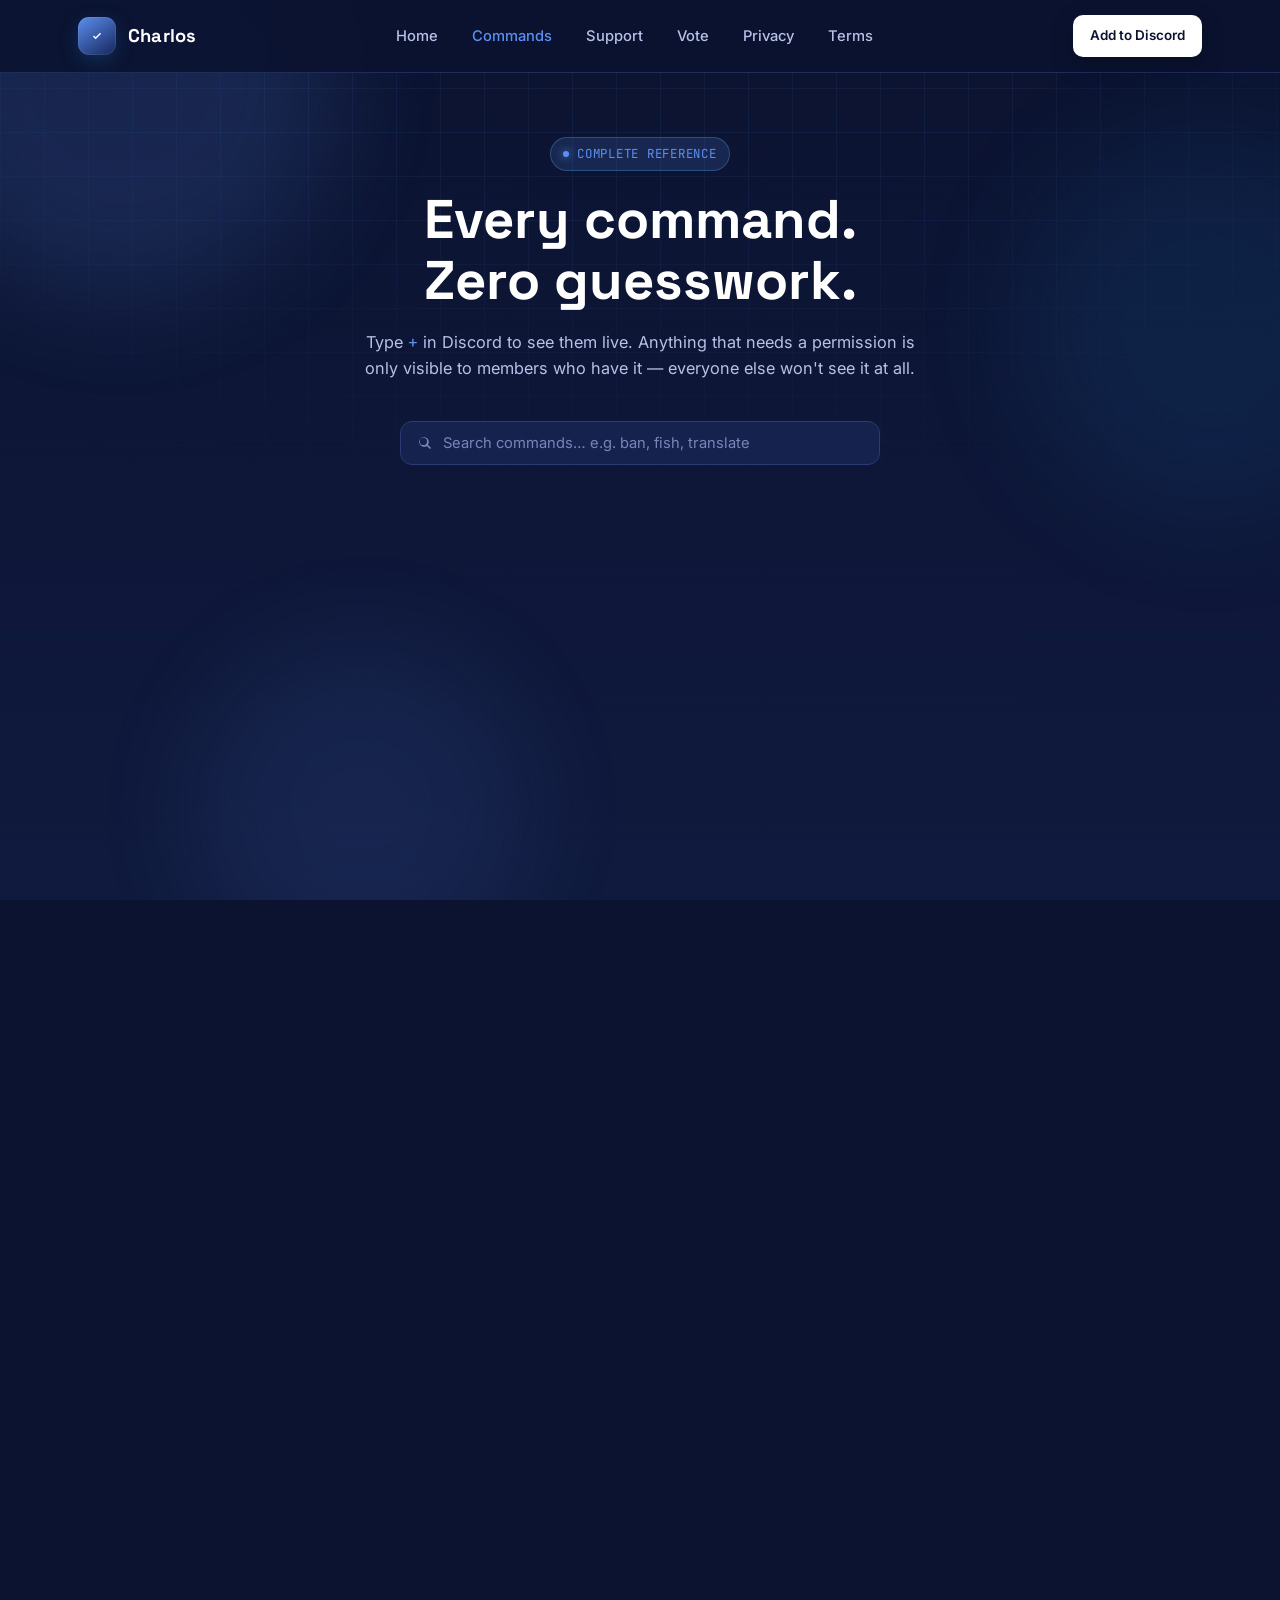
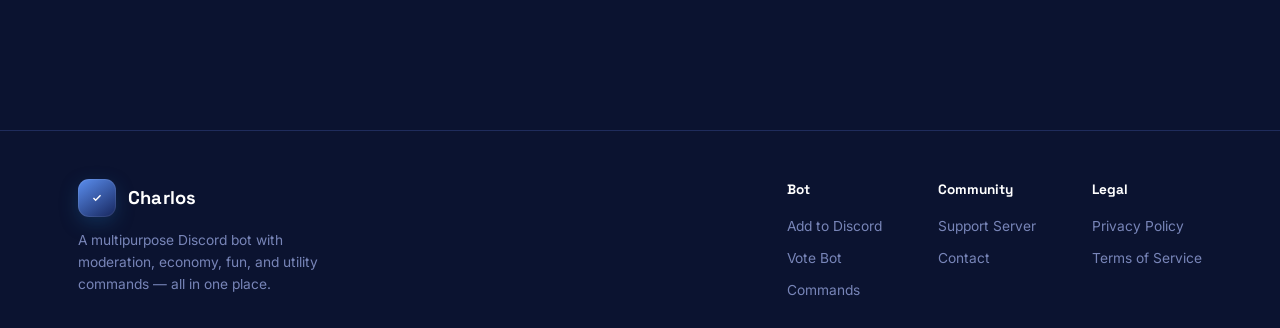
==== commands.html @ da745d5b "Add files via upload" ====
<!DOCTYPE html>
<html lang="en">
<head>
<meta charset="UTF-8">
<meta name="viewport" content="width=device-width, initial-scale=1.0">
<title>Commands — Charlos</title>
<meta name="description" content="Full command reference for Charlos — 189+ commands across 7 categories. Search or filter to find exactly what you need.">
<link rel="stylesheet" href="style.css">
</head>
<body>

<div class="bg-grid" aria-hidden="true"></div>
<div class="bg-blobs" aria-hidden="true"><span></span><span></span><span></span><span></span></div>

<nav class="nav">
  <div class="wrap">
    <a href="./" class="brand">
      <span class="brand-mark"><svg viewBox="0 0 16 16" width="18" height="18" aria-hidden="true"><path fill="#fff" d="M6.8 10.8 4.4 8.4l.9-.9 1.5 1.5 3.9-3.9.9.9-4.8 4.8Z"/></svg></span>
      Charlos
    </a>
    <ul class="nav-links">
      <li><a href="./">Home</a></li>
      <li><a href="commands.html" class="active">Commands</a></li>
      <li><a href="https://discord.gg/tffJzdMk2">Support</a></li>
      <li><a href="https://top.gg/bot/865440490342449203/">Vote</a></li>
      <li><a href="/privacy">Privacy</a></li>
      <li><a href="/terms">Terms</a></li>
    </ul>
    <div class="nav-cta">
      <a class="btn btn-primary btn-sm" href="https://dsc.gg/charlos">Add to Discord</a>
      <button class="nav-toggle" aria-label="Toggle menu">☰</button>
    </div>
  </div>
</nav>

<header class="cmd-hero">
  <div class="wrap">
    <span class="eyebrow"><span class="dot"></span> Complete reference</span>
    <h1>Every command.<br><span class="accent-text">Zero guesswork.</span></h1>
    <p class="lead">Type <code style="font-family:var(--font-mono);color:var(--accent-bright)">+</code> in Discord to see them live. Anything that needs a permission is only visible to members who have it — everyone else won't see it at all.</p>
  </div>
</header>

<section class="cmd-section">
  <div class="wrap">
    <div class="cmd-search reveal">
      <svg viewBox="0 0 20 20" width="16" height="16" aria-hidden="true"><path fill="currentColor" d="M13.6 12.3a6 6 0 1 0-1.3 1.3l4 4 1.3-1.3-4-4ZM8 12.5a4.5 4.5 0 1 1 0-9 4.5 4.5 0 0 1 0 9Z"/></svg>
      <input type="text" id="cmdSearch" placeholder="Search commands… e.g. ban, fish, translate" autocomplete="off">
      <span id="cmdSearchCount" class="cmd-search-count"></span>
    </div>

    <div class="cmd-explorer reveal">
      <div class="cmd-tabs" id="cmdTabs"></div>
      <div class="cmd-panel" id="cmdPanel"></div>
    </div>
  </div>
</section>

<footer>
  <div class="wrap">
    <div class="footer-top">
      <div class="footer-brand">
        <a href="./" class="brand"><span class="brand-mark"><svg viewBox="0 0 16 16" width="18" height="18" aria-hidden="true"><path fill="#fff" d="M6.8 10.8 4.4 8.4l.9-.9 1.5 1.5 3.9-3.9.9.9-4.8 4.8Z"/></svg></span> Charlos</a>
        <p>A multipurpose Discord bot with moderation, economy, fun, and utility commands — all in one place.</p>
      </div>
      <div class="footer-cols">
        <div class="footer-col">
          <h4>Bot</h4>
          <a href="https://dsc.gg/charlos">Add to Discord</a>
          <a href="https://top.gg/bot/865440490342449203/">Vote Bot</a>
          <a href="commands.html">Commands</a>
        </div>
        <div class="footer-col">
          <h4>Community</h4>
          <a href="https://discord.gg/tffJzdMk2">Support Server</a>
          <a href="mailto:sokkheng8111@gmail.com">Contact</a>
        </div>
        <div class="footer-col">
          <h4>Legal</h4>
          <a href="/privacy">Privacy Policy</a>
          <a href="/terms">Terms of Service</a>
        </div>
      </div>
    </div>
    <div class="footer-bottom">
      <span>© 2026 Charlos. Not affiliated with Discord Inc.</span>
    </div>
  </div>
</footer>

<script src="script.js"></script>
</body>
</html>
---- style.css ----
@import url('https://fonts.googleapis.com/css2?family=Space+Grotesk:wght@500;600;700&family=Inter:wght@400;500;600;700&family=JetBrains+Mono:wght@400;500;600&display=swap');

/* ---------- Animation keyframes ---------- */
@keyframes float{
  0%,100%{transform:translateY(0);}
  50%{transform:translateY(-10px);}
}
@keyframes pulseGlow{
  0%,100%{box-shadow:0 30px 70px rgba(0,0,0,0.45), 0 0 0 rgba(74,159,219,0);}
  50%{box-shadow:0 30px 70px rgba(0,0,0,0.45), 0 0 46px rgba(74,159,219,0.28);}
}
@keyframes shimmer{
  0%{background-position:0% 50%;}
  100%{background-position:200% 50%;}
}
@keyframes fadeUp{
  from{opacity:0;transform:translateY(26px);}
  to{opacity:1;transform:translateY(0);}
}
@keyframes drift{
  0%{transform:translate(0,0) scale(1);}
  50%{transform:translate(-24px,18px) scale(1.06);}
  100%{transform:translate(0,0) scale(1);}
}
@keyframes spinSlow{
  from{transform:rotate(0deg);}
  to{transform:rotate(360deg);}
}

.reveal{
  opacity:0;
  transform:translateY(26px);
  transition:opacity 0.7s cubic-bezier(0.16,1,0.3,1), transform 0.7s cubic-bezier(0.16,1,0.3,1);
}
.reveal.in-view{
  opacity:1;
  transform:translateY(0);
}
.reveal-stagger.in-view .feature-item{
  animation:fadeUp 0.6s cubic-bezier(0.16,1,0.3,1) both;
}
.reveal-stagger.in-view .feature-item:nth-child(1){animation-delay:0.02s;}
.reveal-stagger.in-view .feature-item:nth-child(2){animation-delay:0.1s;}
.reveal-stagger.in-view .feature-item:nth-child(3){animation-delay:0.18s;}

:root{
  --bg:#0B1330;
  --bg-elevated:#101A3E;
  --surface:#16224E;
  --surface-2:#1C2A5E;
  --border:#2A3A72;
  --border-soft:#1F2C5C;
  --accent:#1A5C95;
  --accent-bright:#5B8FF0;
  --accent-dim:#16255C;
  --accent-soft:rgba(91,143,240,0.16);
  --text:#FFFFFF;
  --text-muted:#B7C1E8;
  --text-dim:#7885B8;
  --font-display:'Space Grotesk',sans-serif;
  --font-body:'Inter',sans-serif;
  --font-mono:'JetBrains Mono',monospace;
  --radius:14px;
}

*{box-sizing:border-box;margin:0;padding:0;}

html{scroll-behavior:smooth;}

body{
  background:var(--bg);
  color:var(--text);
  font-family:var(--font-body);
  line-height:1.6;
  -webkit-font-smoothing:antialiased;
  overflow-x:hidden;
}

body::before{
  content:"";
  position:fixed;
  inset:0;
  z-index:-2;
  background:linear-gradient(180deg, var(--bg) 0%, var(--bg-elevated) 100%);
}

.bg-grid{
  position:fixed;
  inset:0;
  z-index:-1;
  pointer-events:none;
  background-image:
    linear-gradient(rgba(91,143,240,0.07) 1px, transparent 1px),
    linear-gradient(90deg, rgba(91,143,240,0.07) 1px, transparent 1px);
  background-size:44px 44px;
  mask-image:radial-gradient(ellipse 80% 60% at 50% 0%, #000 40%, transparent 100%);
  -webkit-mask-image:radial-gradient(ellipse 80% 60% at 50% 0%, #000 40%, transparent 100%);
}
@media (min-width:900px){
  .bg-grid{animation:gridDrift 40s linear infinite;}
}
@keyframes gridDrift{
  from{background-position:0 0, 0 0;}
  to{background-position:44px 44px, 44px 44px;}
}

.bg-blobs{
  position:fixed;
  inset:0;
  z-index:-1;
  overflow:hidden;
  pointer-events:none;
  transform:translateZ(0);
}
.bg-blobs span{
  position:absolute;
  border-radius:50%;
  filter:blur(55px);
  opacity:0.4;
  will-change:transform;
  transform:translateZ(0);
}
.bg-blobs span:nth-child(1){
  width:440px;height:440px;
  top:-140px;left:-100px;
  background:rgba(91,143,240,0.4);
  animation:blobFloat1 28s ease-in-out infinite;
}
.bg-blobs span:nth-child(2){
  width:380px;height:380px;
  top:15%;right:-120px;
  background:rgba(26,92,149,0.45);
  animation:blobFloat2 34s ease-in-out infinite;
}
.bg-blobs span:nth-child(3){
  width:340px;height:340px;
  bottom:-80px;left:15%;
  background:rgba(91,143,240,0.25);
  animation:blobFloat3 30s ease-in-out infinite;
}
.bg-blobs span:nth-child(4){
  display:none;
}
@keyframes blobFloat1{
  0%,100%{transform:translate(0,0) translateZ(0) scale(1);}
  50%{transform:translate(60px,50px) translateZ(0) scale(1.15);}
}
@keyframes blobFloat2{
  0%,100%{transform:translate(0,0) translateZ(0) scale(1);}
  50%{transform:translate(-70px,40px) translateZ(0) scale(1.1);}
}
@keyframes blobFloat3{
  0%,100%{transform:translate(0,0) scale(1);}
  50%{transform:translate(40px,-60px) scale(1.2);}
}
@media (prefers-reduced-motion:reduce){
  .bg-blobs span{animation:none;}
  .bg-grid{animation:none;}
}

a{color:inherit;text-decoration:none;}
ul{list-style:none;}
img{max-width:100%;display:block;}

.wrap{
  max-width:1180px;
  margin:0 auto;
  padding:0 28px;
}

/* ---------- Nav ---------- */
.nav{
  position:sticky;
  top:0;
  z-index:100;
  background:rgba(11,19,48,0.92);
  backdrop-filter:blur(8px);
  -webkit-backdrop-filter:blur(8px);
  border-bottom:1px solid var(--border-soft);
  transition:box-shadow 0.3s ease, background 0.3s ease;
}
.nav.scrolled{
  background:rgba(11,19,48,0.97);
  box-shadow:0 8px 30px rgba(0,0,0,0.35);
}
@media (max-width:900px){
  .nav{
    background:rgba(11,19,48,0.97);
    backdrop-filter:none;
    -webkit-backdrop-filter:none;
  }
  .nav.scrolled{background:rgba(11,19,48,0.99);}
}
.nav .wrap{
  display:flex;
  align-items:center;
  justify-content:space-between;
  height:72px;
}
.brand{
  display:flex;
  align-items:center;
  gap:12px;
  font-family:var(--font-display);
  font-weight:700;
  font-size:1.15rem;
  letter-spacing:0.01em;
}
.brand-mark{
  width:38px;
  height:38px;
  border-radius:11px;
  background:linear-gradient(145deg,var(--accent-bright),var(--accent-dim));
  display:flex;
  align-items:center;
  justify-content:center;
  font-family:var(--font-display);
  font-weight:700;
  font-size:1.05rem;
  color:#fff;
  box-shadow:0 0 0 1px rgba(255,255,255,0.08) inset, 0 6px 18px rgba(26,92,149,0.35);
  flex-shrink:0;
}
.nav-links{
  display:flex;
  align-items:center;
  gap:34px;
}
.nav-links a{
  font-size:0.92rem;
  color:var(--text-muted);
  font-weight:500;
  transition:color 0.2s ease;
}
.nav-links a:hover{color:var(--text);}
.nav-links a.active{color:var(--accent-bright);}
.nav-links a.nav-link-cmd{color:var(--accent-bright);font-weight:600;}
.nav-cta{
  display:flex;
  align-items:center;
  gap:12px;
}
.nav-toggle{
  display:none;
  background:none;
  border:1px solid var(--border);
  border-radius:8px;
  width:40px;
  height:40px;
  color:var(--text);
  font-size:1.1rem;
  cursor:pointer;
}

/* ---------- Buttons ---------- */
.btn{
  display:inline-flex;
  align-items:center;
  justify-content:center;
  gap:8px;
  font-family:var(--font-body);
  font-weight:600;
  font-size:0.92rem;
  padding:12px 22px;
  border-radius:10px;
  border:1px solid transparent;
  cursor:pointer;
  transition:transform 0.15s ease, box-shadow 0.15s ease, background 0.15s ease, border-color 0.15s ease;
  white-space:nowrap;
  position:relative;
  overflow:hidden;
}
.btn::after{
  content:"";
  position:absolute;
  top:0;
  left:-120%;
  width:60%;
  height:100%;
  background:linear-gradient(120deg, transparent, rgba(255,255,255,0.35), transparent);
  transform:skewX(-20deg);
  transition:left 0.6s ease;
}
.btn:hover::after{left:140%;}
.btn:active{transform:translateY(1px);}
.btn-primary{
  background:#fff;
  color:var(--bg);
  box-shadow:0 8px 22px rgba(0,0,0,0.25);
}
.btn-primary:hover{box-shadow:0 10px 28px rgba(0,0,0,0.3);transform:translateY(-1px);background:#F2F5F8;}
.btn-secondary{
  background:var(--accent-bright);
  color:#fff;
  box-shadow:0 8px 22px rgba(26,92,149,0.4);
}
.btn-secondary:hover{box-shadow:0 10px 28px rgba(26,92,149,0.55);transform:translateY(-1px);}
.btn-ghost{
  background:transparent;
  color:var(--text);
  border-color:var(--border);
}
.btn-ghost:hover{border-color:var(--accent-bright);background:var(--surface);}
.btn-sm{padding:9px 16px;font-size:0.84rem;}
.btn-block{width:100%;}

/* ---------- Hero ---------- */
.hero{
  padding:96px 0 56px;
}
.hero-centered{
  display:flex;
  flex-direction:column;
  align-items:center;
  text-align:center;
  max-width:680px;
  margin:0 auto;
}
.hero-icon{
  width:88px;
  height:88px;
  border-radius:24px;
  overflow:hidden;
  margin-bottom:28px;
  box-shadow:0 16px 40px rgba(26,92,149,0.4), 0 0 0 1px rgba(255,255,255,0.08) inset;
}
.hero-icon img{width:100%;height:100%;object-fit:cover;}
.eyebrow{
  display:inline-flex;
  align-items:center;
  gap:8px;
  font-family:var(--font-mono);
  font-size:0.78rem;
  letter-spacing:0.06em;
  text-transform:uppercase;
  color:var(--accent-bright);
  background:var(--accent-soft);
  border:1px solid rgba(74,159,219,0.35);
  padding:6px 12px;
  border-radius:20px;
  margin-bottom:22px;
}
.eyebrow .dot{
  width:6px;height:6px;border-radius:50%;
  background:var(--accent-bright);
  box-shadow:0 0 8px var(--accent-bright);
  animation:pulseDot 2s ease-in-out infinite;
}
@keyframes pulseDot{
  0%,100%{opacity:1;transform:scale(1);}
  50%{opacity:0.55;transform:scale(0.75);}
}
.hero h1{
  font-family:var(--font-display);
  font-size:3.1rem;
  line-height:1.12;
  font-weight:700;
  letter-spacing:-0.01em;
  margin-bottom:20px;
}
.hero h1 .accent-text{
  background:linear-gradient(90deg, var(--accent-bright), #7FC4F0, var(--accent-bright));
  background-size:200% auto;
  -webkit-background-clip:text;
  background-clip:text;
  color:transparent;
  animation:shimmer 4s linear infinite;
  display:inline-block;
}
.hero p.lead{
  font-size:1.08rem;
  color:var(--text-muted);
  max-width:520px;
  margin:0 auto 34px;
}
.hero-actions{
  display:flex;
  flex-wrap:wrap;
  justify-content:center;
  gap:14px;
  margin-bottom:40px;
}
.hero-stats{
  display:flex;
  justify-content:center;
  gap:36px;
}
.hero-stats .stat-num{
  font-family:var(--font-display);
  font-size:1.7rem;
  font-weight:700;
  color:var(--text);
}
.hero-stats .stat-label{
  font-size:0.78rem;
  color:var(--text-dim);
  text-transform:uppercase;
  letter-spacing:0.05em;
  margin-top:2px;
}
.hero-centered > *{
  opacity:0;
  animation:fadeUp 0.7s cubic-bezier(0.16,1,0.3,1) both;
}
.hero-centered > .hero-icon{animation-delay:0.05s;}
.hero-centered > .eyebrow{animation-delay:0.12s;}
.hero-centered > h1{animation-delay:0.2s;}
.hero-centered > .lead{animation-delay:0.28s;}
.hero-centered > .hero-actions{animation-delay:0.36s;}
.hero-centered > .hero-stats{animation-delay:0.44s;}
@media (prefers-reduced-motion:reduce){
  .hero-centered > *{animation:none;opacity:1;}
  .mockup{animation:none;opacity:1;}
}

/* ---------- Preview section (embed mockup showcase) ---------- */
.preview-section{
  padding:0 0 64px;
  display:flex;
  justify-content:center;
}
.preview-section .wrap{
  max-width:460px;
}

/* ---------- Embed mockup (signature element) ---------- */
.mockup{
  background:var(--bg-elevated);
  border:1px solid var(--border);
  border-radius:16px;
  padding:22px;
  box-shadow:0 30px 70px rgba(0,0,0,0.45);
  opacity:0;
  animation:fadeUp 0.8s cubic-bezier(0.16,1,0.3,1) 0.15s both, float 6s ease-in-out 0.9s infinite, pulseGlow 6s ease-in-out 0.9s infinite;
}
.mockup-bar{
  display:flex;
  gap:7px;
  margin-bottom:18px;
}
.mockup-bar span{
  width:11px;height:11px;border-radius:50%;
  background:var(--surface-2);
  border:1px solid var(--border);
}
.mockup-msg{
  display:flex;
  gap:14px;
}
.mockup-avatar{
  width:42px;height:42px;border-radius:50%;
  background:linear-gradient(145deg,var(--accent-bright),var(--accent-dim));
  flex-shrink:0;
  display:flex;align-items:center;justify-content:center;
  font-family:var(--font-display);
  font-weight:700;
  color:#fff;
  overflow:hidden;
  padding:5px;
}
.mockup-avatar img{
  width:100%;
  height:100%;
  object-fit:contain;
}
.mockup-body{flex:1;min-width:0;}
.mockup-name{
  font-weight:600;
  font-size:0.92rem;
  margin-bottom:2px;
  display:flex;
  align-items:center;
  gap:5px;
}
.mockup-name .bot-tag{
  font-size:0.62rem;
  background:var(--accent);
  color:#fff;
  padding:1px 5px;
  border-radius:4px;
  margin-left:6px;
  vertical-align:middle;
  font-weight:600;
}
.mockup-cmd{
  font-family:var(--font-mono);
  font-size:0.82rem;
  color:var(--text-dim);
  margin-bottom:10px;
}
.embed-card{
  background:var(--surface);
  border-left:4px solid var(--accent);
  border-radius:5px;
  padding:14px 16px;
  min-height:150px;
  transition:opacity 0.25s ease;
}
.embed-title{
  font-weight:700;
  font-size:0.98rem;
  margin-bottom:8px;
}
.embed-desc{
  font-size:0.85rem;
  color:var(--text-muted);
  margin-bottom:10px;
}
.embed-desc code, .embed-code{
  display:block;
  font-family:var(--font-mono);
  font-size:0.76rem;
  color:var(--accent-bright);
  background:rgba(26,92,149,0.12);
  padding:8px 10px;
  border-radius:6px;
  line-height:1.7;
  word-break:break-word;
}
.embed-footer{
  font-size:0.7rem;
  color:var(--text-dim);
  margin-top:12px;
  padding-top:10px;
  border-top:1px solid var(--border-soft);
}
.mockup-select{
  display:flex;
  align-items:center;
  gap:10px;
  background:var(--surface-2);
  border:1px solid var(--border);
  border-radius:8px;
  padding:10px 14px;
  margin-top:12px;
  cursor:default;
  transition:border-color 0.2s ease;
}
.mockup-select .select-icon{font-size:0.95rem;}
.mockup-select .select-text{
  flex:1;
  font-size:0.84rem;
  font-weight:500;
  color:var(--text);
}
.mockup-select .select-chevron{
  color:var(--text-dim);
  font-size:0.8rem;
}
.mockup-dots{
  display:flex;
  gap:7px;
  justify-content:center;
  margin-top:18px;
}
.mockup-dots button{
  width:7px;height:7px;border-radius:50%;
  background:var(--border);
  border:none;
  cursor:pointer;
  padding:0;
  transition:background 0.2s ease, width 0.2s ease;
}
.mockup-dots button.active{
  background:var(--accent-bright);
  width:20px;
  border-radius:4px;
}

/* ---------- Section shared ---------- */
section{padding:70px 0;}
.section-head{
  text-align:center;
  max-width:640px;
  margin:0 auto 48px;
}
.section-tag{
  font-family:var(--font-mono);
  font-size:0.78rem;
  letter-spacing:0.08em;
  text-transform:uppercase;
  color:var(--accent-bright);
  margin-bottom:12px;
  display:block;
}
.section-head h2{
  font-family:var(--font-display);
  font-size:2.1rem;
  font-weight:700;
  margin-bottom:12px;
}
.section-head p{color:var(--text-muted);}

/* ---------- Commands page header ---------- */
.cmd-hero{
  padding:64px 0 20px;
  text-align:center;
}
.cmd-hero .eyebrow{margin-bottom:18px;}
.cmd-hero h1{
  font-family:var(--font-display);
  font-weight:700;
  font-size:2.6rem;
  line-height:1.12;
  margin-bottom:18px;
}
.cmd-hero .lead{
  color:var(--text-muted);
  font-size:1.02rem;
  max-width:560px;
  margin:0 auto;
}
@media (min-width:900px){
  .cmd-hero h1{font-size:3.4rem;}
}
.cmd-section{padding:20px 0 80px;}

/* ---------- Commands CTA (on landing page) ---------- */
.commands-cta{padding:0 0 64px;}
.commands-cta-inner{
  display:flex;
  flex-direction:column;
  align-items:flex-start;
  gap:18px;
  background:var(--surface);
  border:1px solid var(--border);
  border-radius:20px;
  padding:36px;
}
.commands-cta-icon{
  font-family:var(--font-mono);
  font-weight:700;
  font-size:1.4rem;
  color:var(--accent-bright);
  background:var(--accent-soft);
  width:48px;
  height:48px;
  border-radius:12px;
  display:flex;
  align-items:center;
  justify-content:center;
}
.commands-cta-text h2{
  font-family:var(--font-display);
  font-weight:700;
  font-size:1.5rem;
  margin-bottom:8px;
}
.commands-cta-text p{color:var(--text-muted);font-size:0.94rem;}
@media (min-width:768px){
  .commands-cta-inner{
    flex-direction:row;
    align-items:center;
    justify-content:space-between;
  }
  .commands-cta-text{flex:1;padding:0 28px;}
}

/* ---------- Category grid ---------- */
.cmd-search{
  display:flex;
  align-items:center;
  gap:10px;
  max-width:480px;
  margin:0 auto 32px;
  background:var(--surface);
  border:1px solid var(--border);
  border-radius:12px;
  padding:12px 16px;
  transition:border-color 0.2s ease, box-shadow 0.2s ease;
}
.cmd-search:focus-within{
  border-color:var(--accent-bright);
  box-shadow:0 0 0 3px rgba(74,159,219,0.15);
}
.cmd-search svg{color:var(--text-dim);flex-shrink:0;}
.cmd-search input{
  flex:1;
  background:none;
  border:none;
  outline:none;
  color:var(--text);
  font-family:var(--font-body);
  font-size:0.92rem;
}
.cmd-search input::placeholder{color:var(--text-dim);}
.cmd-search-count{
  font-family:var(--font-mono);
  font-size:0.74rem;
  color:var(--text-dim);
  flex-shrink:0;
}
.cmd-search-empty{
  display:none;
  text-align:center;
  color:var(--text-dim);
  font-size:0.88rem;
  margin:-16px 0 32px;
}
.cmd-search-empty.visible{display:block;}
.cmd-name mark, .cmd-desc mark{
  background:rgba(74,159,219,0.28);
  color:var(--text);
  border-radius:3px;
  padding:0 1px;
}
/* ---------- Command explorer (tabs + panel) ---------- */
.cmd-explorer{
  display:flex;
  flex-direction:column;
  gap:16px;
  align-items:flex-start;
}
.cmd-tabs{
  display:flex;
  gap:8px;
  overflow-x:auto;
  width:100%;
  padding-bottom:4px;
  scrollbar-width:thin;
}
.cmd-tabs::-webkit-scrollbar{height:4px;}
.cmd-tabs::-webkit-scrollbar-thumb{background:var(--border);border-radius:4px;}
.cmd-tab{
  display:flex;
  align-items:center;
  gap:9px;
  flex-shrink:0;
  background:var(--surface);
  border:1px solid var(--border);
  border-radius:12px;
  padding:10px 16px;
  cursor:pointer;
  transition:border-color 0.2s ease, background 0.2s ease, transform 0.15s ease;
  text-align:left;
}
.cmd-tab:hover{border-color:rgba(91,143,240,0.4);transform:translateY(-1px);}
.cmd-tab.active{
  background:var(--accent-bright);
  border-color:var(--accent-bright);
}
.cmd-tab.active .cmd-tab-title,
.cmd-tab.active .cmd-tab-count{color:#fff;}
.cmd-tab-icon{font-size:1.1rem;flex-shrink:0;}
.cmd-tab-text{display:flex;flex-direction:column;white-space:nowrap;}
.cmd-tab-title{
  font-family:var(--font-display);
  font-weight:600;
  font-size:0.86rem;
  color:var(--text);
}
.cmd-tab-count{
  font-family:var(--font-mono);
  font-size:0.68rem;
  color:var(--text-dim);
}
.cmd-panel{
  width:100%;
  background:var(--surface);
  border:1px solid var(--border);
  border-radius:16px;
  padding:24px;
  min-height:200px;
}
.cmd-panel-head{
  display:flex;
  align-items:flex-start;
  gap:14px;
  margin-bottom:20px;
  padding-bottom:18px;
  border-bottom:1px solid var(--border-soft);
}
.cmd-panel-icon{font-size:1.8rem;line-height:1;flex-shrink:0;}
.cmd-panel-title{
  font-family:var(--font-display);
  font-weight:700;
  font-size:1.15rem;
  margin-bottom:3px;
}
.cmd-panel-desc{
  color:var(--text-muted);
  font-size:0.86rem;
}
.cmd-card-list{
  display:grid;
  grid-template-columns:repeat(auto-fill,minmax(260px,1fr));
  gap:12px;
}
.cmd-card{
  background:var(--bg-elevated);
  border-left:3px solid var(--accent-bright);
  border-radius:8px;
  padding:14px 16px;
}
.cmd-card-badge{
  display:block;
  font-family:var(--font-mono);
  font-weight:600;
  font-size:0.62rem;
  letter-spacing:0.04em;
  text-transform:uppercase;
  color:var(--text-dim);
  margin-bottom:8px;
}
.cmd-card-name{
  display:inline-block;
  font-family:var(--font-mono);
  font-weight:600;
  font-size:0.86rem;
  color:var(--accent-bright);
  background:rgba(91,143,240,0.14);
  padding:2px 9px;
  border-radius:6px;
  margin-bottom:8px;
}
.cmd-card-desc{
  font-size:0.85rem;
  color:var(--text-muted);
  line-height:1.4;
  margin-bottom:8px;
}
.cmd-card-usage{
  font-family:var(--font-mono);
  font-size:0.74rem;
  color:var(--text-dim);
}
.cmd-card-usage code{
  color:var(--text-dim);
  background:none;
}

/* Desktop: sidebar layout instead of horizontal scrolling tabs */
@media (min-width:900px){
  .cmd-explorer{
    flex-direction:row;
    align-items:flex-start;
    gap:20px;
  }
  .cmd-tabs{
    flex-direction:column;
    overflow-x:visible;
    width:260px;
    flex-shrink:0;
    position:sticky;
    top:88px;
  }
  .cmd-tab{width:100%;}
  .cmd-panel{flex:1;min-width:0;}
}

/* ---------- Strip section (dev credit + feature highlights) ---------- */
.strip-section{
  padding:0 0 60px;
}
.strip-section .wrap{
  display:flex;
  flex-direction:column;
  align-items:center;
  gap:28px;
}
.dev-banner{
  position:relative;
  width:100%;
  max-width:900px;
  background:var(--surface);
  border:1px solid var(--border);
  border-radius:20px;
  overflow:hidden;
}
.dev-banner-bg{
  height:88px;
  background:linear-gradient(115deg, var(--accent-dim), var(--accent-bright), #7C3AED, var(--accent-dim));
  background-size:300% 300%;
  animation:auroraShift 8s ease-in-out infinite;
}
.dev-banner-body{
  display:flex;
  align-items:center;
  gap:18px;
  flex-wrap:wrap;
  padding:0 28px 24px;
  margin-top:-38px;
}
.dev-banner-avatar{
  width:88px;
  height:88px;
  border-radius:50%;
  object-fit:cover;
  border:4px solid var(--surface);
  background:var(--surface);
  flex-shrink:0;
  box-shadow:0 6px 18px rgba(0,0,0,0.35);
  transition:transform 0.3s ease;
}
.dev-banner:hover .dev-banner-avatar{transform:scale(1.05) rotate(-2deg);}
.dev-banner-info{
  flex:1;
  min-width:180px;
  padding-top:40px;
}
.dev-banner-label{
  display:block;
  font-family:var(--font-mono);
  font-size:0.68rem;
  letter-spacing:0.1em;
  text-transform:uppercase;
  color:var(--accent-bright);
  margin-bottom:3px;
}
.dev-banner-name{
  font-family:var(--font-display);
  font-weight:700;
  font-size:1.2rem;
  color:var(--text);
}
.dev-banner-handle{
  font-family:var(--font-body);
  font-weight:500;
  font-size:0.88rem;
  color:var(--text-dim);
}
.dev-banner-id{
  display:inline-block;
  font-family:var(--font-mono);
  font-size:0.7rem;
  color:var(--text-dim);
  background:var(--surface-2);
  padding:3px 10px;
  border-radius:20px;
  margin-top:6px;
}
.dev-banner-link{
  flex-shrink:0;
  align-self:center;
  font-size:0.82rem;
  font-weight:600;
  color:var(--bg);
  background:#fff;
  padding:10px 22px;
  border-radius:100px;
  transition:transform 0.2s ease, box-shadow 0.2s ease;
  margin-top:40px;
}
.dev-banner-link:hover{transform:translateY(-1px);box-shadow:0 8px 20px rgba(255,255,255,0.18);}
@keyframes auroraShift{
  0%,100%{background-position:0% 50%;}
  50%{background-position:100% 50%;}
}
@media (max-width:640px){
  .dev-banner-body{flex-direction:column;text-align:center;margin-top:-30px;}
  .dev-banner-avatar{width:80px;height:80px;}
  .dev-banner-info{padding-top:0;}
  .dev-banner-link{margin-top:4px;}
}
@media (prefers-reduced-motion:reduce){
  .dev-banner-bg{animation:none;}
}
.feature-strip{
  display:grid;
  grid-template-columns:repeat(3,1fr);
  gap:16px;
  width:100%;
  max-width:900px;
}
.feature-item{
  display:flex;
  align-items:flex-start;
  gap:12px;
  background:var(--surface);
  border:1px solid var(--border);
  border-radius:14px;
  padding:18px 20px;
}
.feature-icon{
  font-size:1.4rem;
  line-height:1;
  flex-shrink:0;
}
.feature-title{
  font-family:var(--font-display);
  font-weight:600;
  font-size:0.9rem;
  margin-bottom:3px;
}
.feature-desc{
  font-size:0.8rem;
  color:var(--text-dim);
  line-height:1.4;
}
@media (max-width:900px){
  .feature-strip{grid-template-columns:1fr;}
}

/* ---------- Footer ---------- */
footer{
  border-top:1px solid var(--border-soft);
  padding:48px 0 32px;
  margin-top:40px;
}
.footer-top{
  display:flex;
  justify-content:space-between;
  gap:40px;
  flex-wrap:wrap;
  margin-bottom:36px;
}
.footer-brand p{
  color:var(--text-dim);
  font-size:0.86rem;
  max-width:280px;
  margin-top:12px;
}
.footer-cols{
  display:flex;
  gap:56px;
  flex-wrap:wrap;
}
.footer-col h4{
  font-family:var(--font-display);
  font-size:0.85rem;
  margin-bottom:14px;
  color:var(--text);
}
.footer-col a{
  display:block;
  color:var(--text-dim);
  font-size:0.86rem;
  margin-bottom:10px;
  transition:color 0.2s ease;
}
.footer-col a:hover{color:var(--accent-bright);}
.footer-bottom{
  display:flex;
  justify-content:space-between;
  align-items:center;
  flex-wrap:wrap;
  gap:12px;
  padding-top:24px;
  border-top:1px solid var(--border-soft);
  font-size:0.8rem;
  color:var(--text-dim);
}

/* ---------- Legal pages ---------- */
.legal-hero{
  padding:64px 0 32px;
  border-bottom:1px solid var(--border-soft);
}
.legal-hero .section-tag{margin-bottom:14px;}
.legal-hero h1{
  font-family:var(--font-display);
  font-size:2.4rem;
  font-weight:700;
  margin-bottom:10px;
}
.legal-updated{
  font-family:var(--font-mono);
  font-size:0.82rem;
  color:var(--text-dim);
}
.legal-body{
  padding:56px 0 90px;
  display:grid;
  grid-template-columns:220px 1fr;
  gap:56px;
}
.legal-toc{
  position:sticky;
  top:96px;
  align-self:start;
}
.legal-toc a{
  display:block;
  font-size:0.84rem;
  color:var(--text-dim);
  padding:7px 0 7px 14px;
  border-left:2px solid var(--border);
  transition:color 0.2s ease, border-color 0.2s ease;
}
.legal-toc a:hover{color:var(--accent-bright);border-color:var(--accent-bright);}
.legal-content h2{
  font-family:var(--font-display);
  font-size:1.3rem;
  margin:38px 0 14px;
  padding-top:6px;
  scroll-margin-top:96px;
}
.legal-content h2:first-child{margin-top:0;}
.legal-content p{
  color:var(--text-muted);
  margin-bottom:14px;
  font-size:0.95rem;
}
.legal-content ul{
  margin:0 0 14px 0;
}
.legal-content li{
  color:var(--text-muted);
  font-size:0.95rem;
  padding-left:20px;
  position:relative;
  margin-bottom:9px;
}
.legal-content li::before{
  content:"—";
  position:absolute;
  left:0;
  color:var(--accent-bright);
}
.legal-content strong{color:var(--text);font-weight:600;}
.legal-content a.inline-link{color:var(--accent-bright);border-bottom:1px solid rgba(74,159,219,0.4);}
.legal-note{
  background:var(--surface);
  border:1px solid var(--border);
  border-left:3px solid var(--accent);
  border-radius:8px;
  padding:16px 18px;
  font-size:0.88rem;
  color:var(--text-muted);
  margin:20px 0;
}

/* ---------- Responsive ---------- */
@media (max-width:900px){
  .hero h1{font-size:2.5rem;}
  .nav-links{
    position:absolute;
    top:72px;left:0;right:0;
    background:var(--bg-elevated);
    border-bottom:1px solid var(--border-soft);
    flex-direction:column;
    align-items:flex-start;
    padding:20px 28px;
    gap:18px;
    display:none;
  }
  .nav-links.open{display:flex;}
  .nav-toggle{display:block;}
  .legal-body{grid-template-columns:1fr;}
  .legal-toc{position:static;display:flex;flex-wrap:wrap;gap:10px 18px;margin-bottom:20px;}
  .legal-toc a{border-left:none;border-bottom:2px solid var(--border);padding:0 0 6px;}
}
@media (max-width:560px){
  .hero h1{font-size:2.1rem;}
  .hero-stats{gap:24px;}
  .footer-top{flex-direction:column;}
}

@media (prefers-reduced-motion:reduce){
  *{animation-duration:0.01ms !important;transition-duration:0.01ms !important;}
}
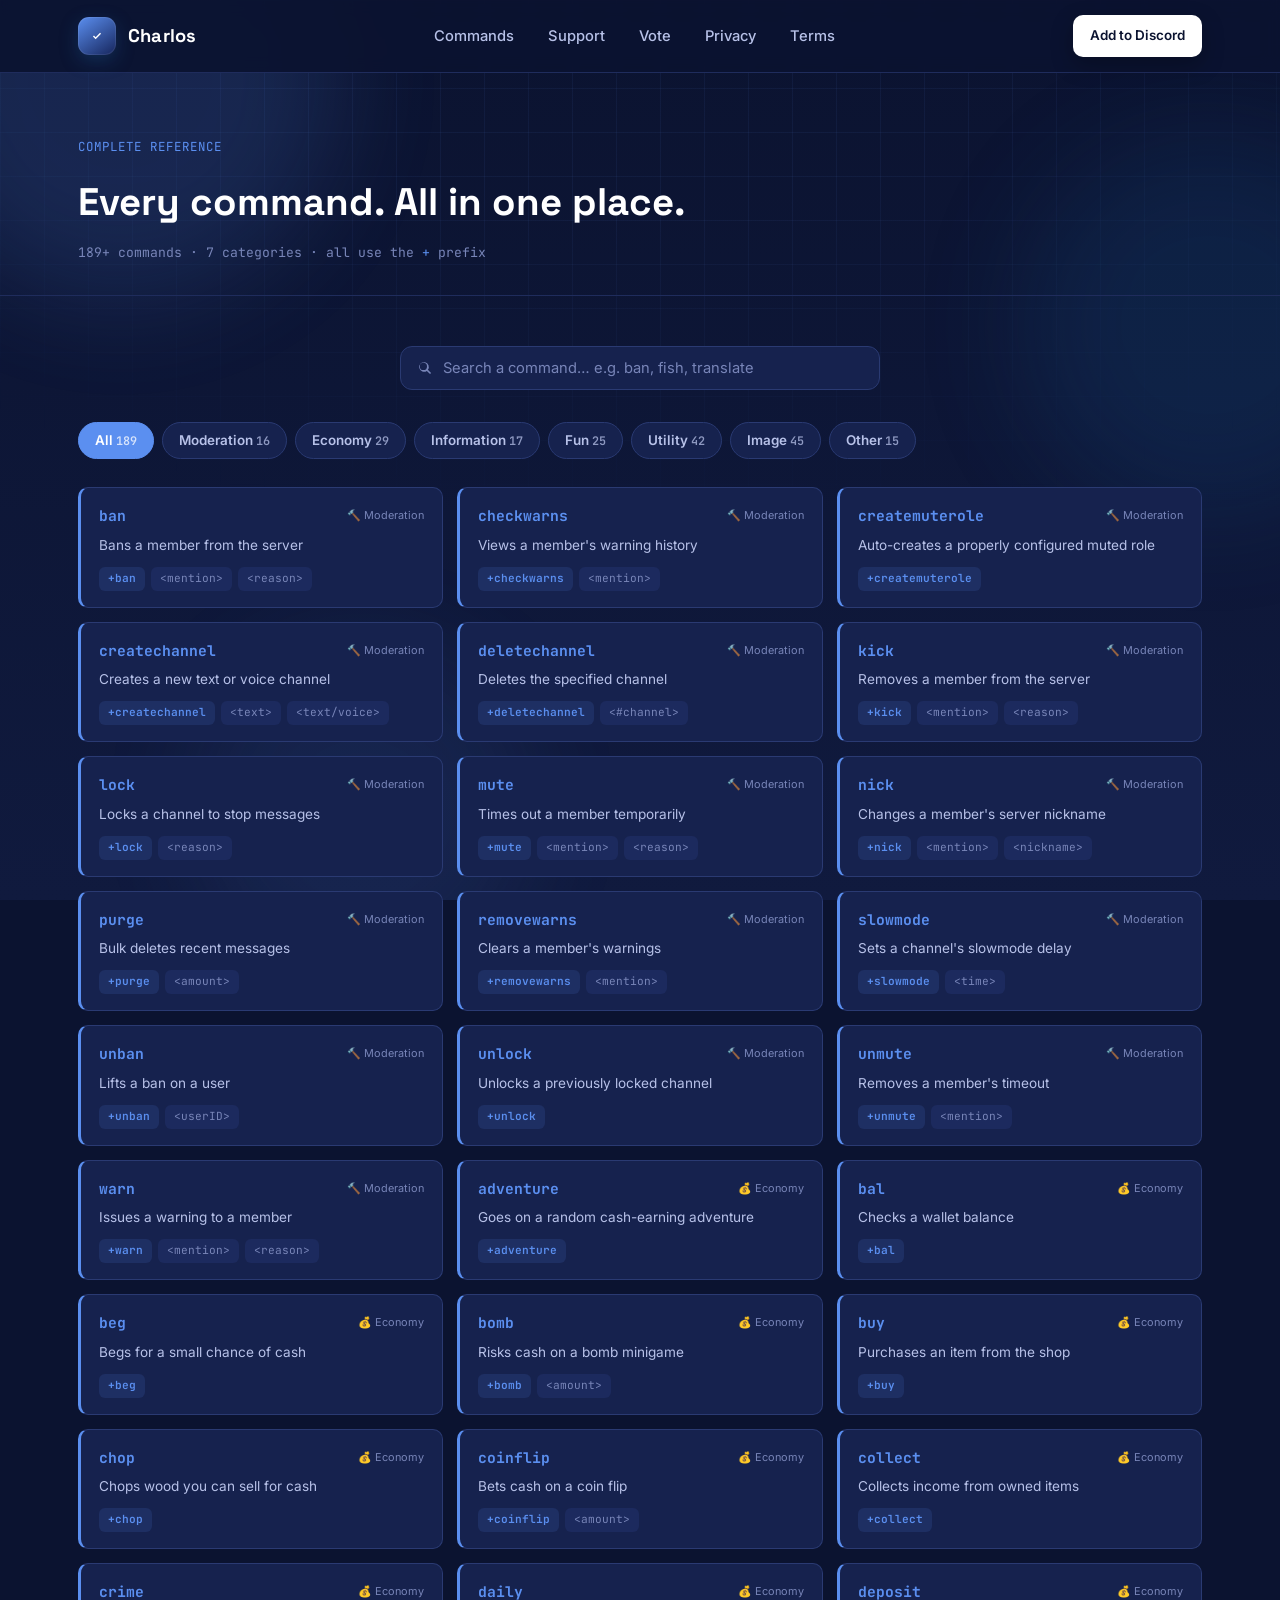
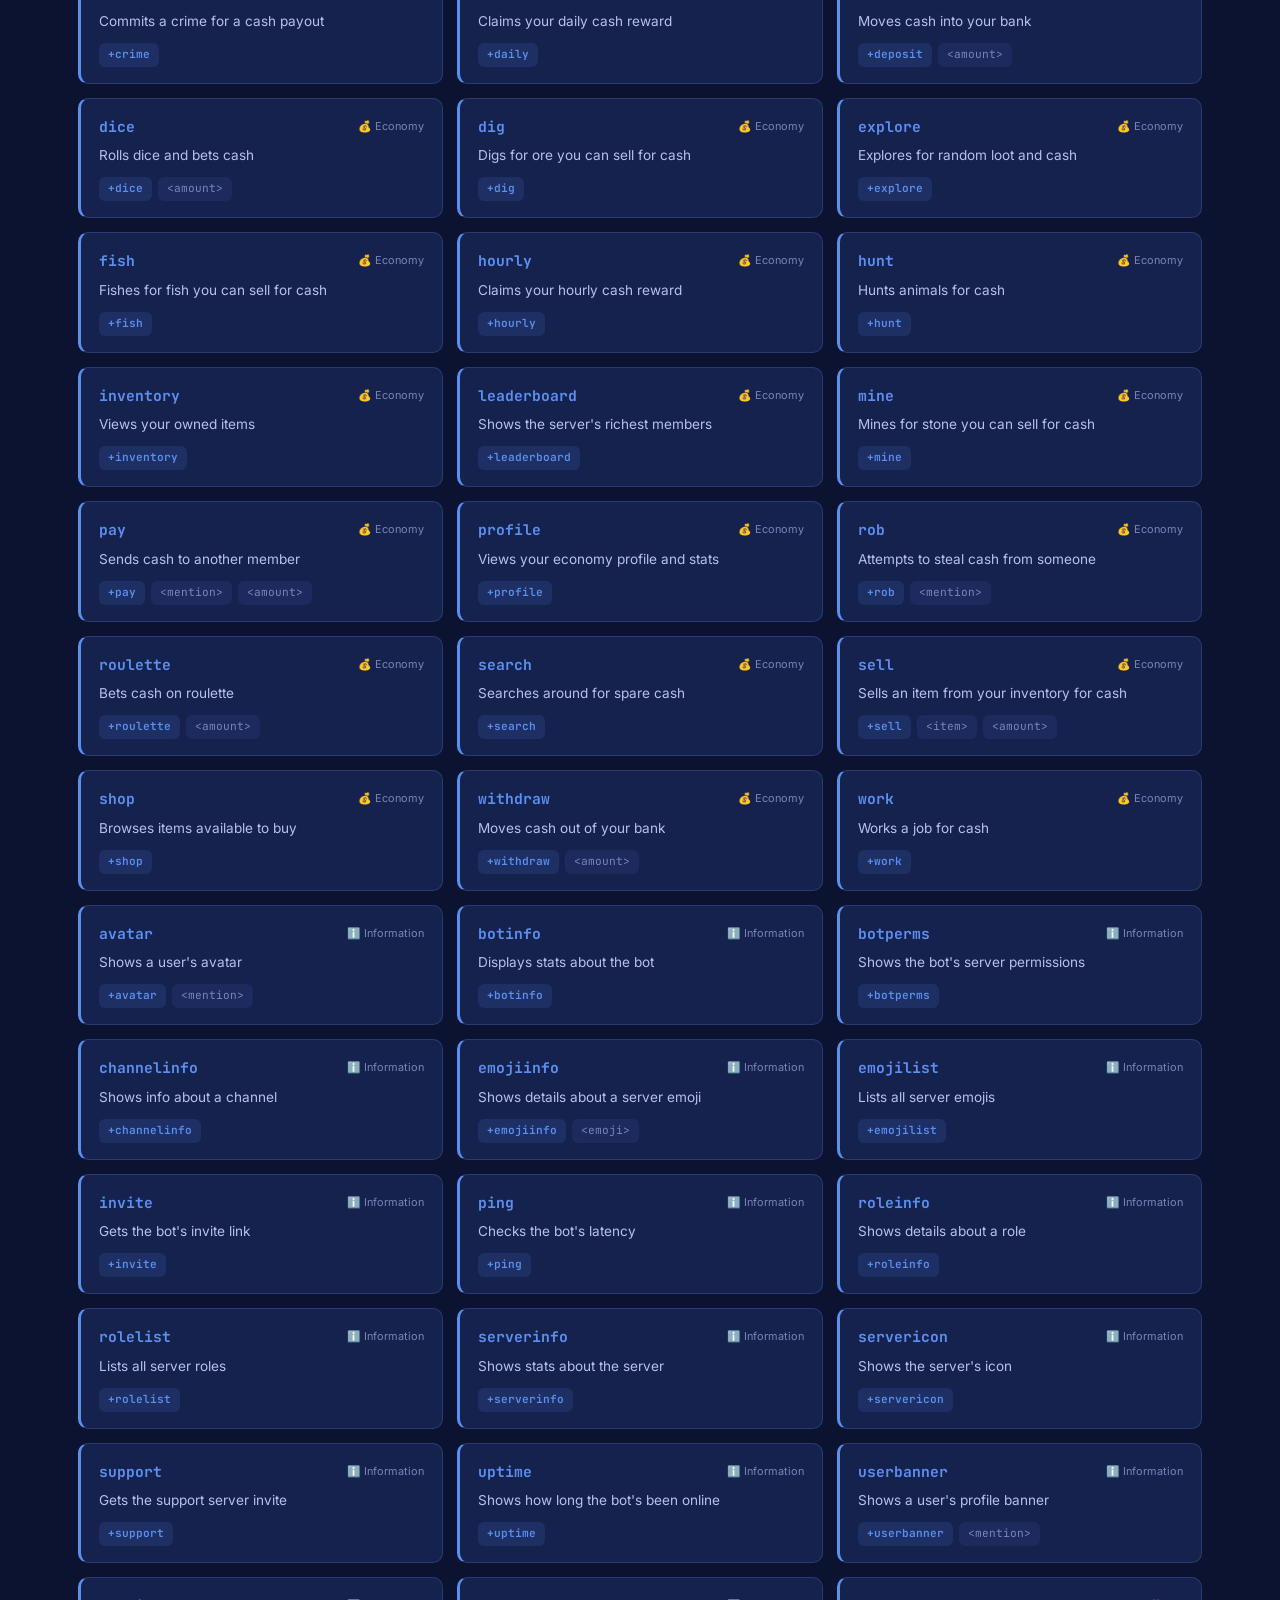
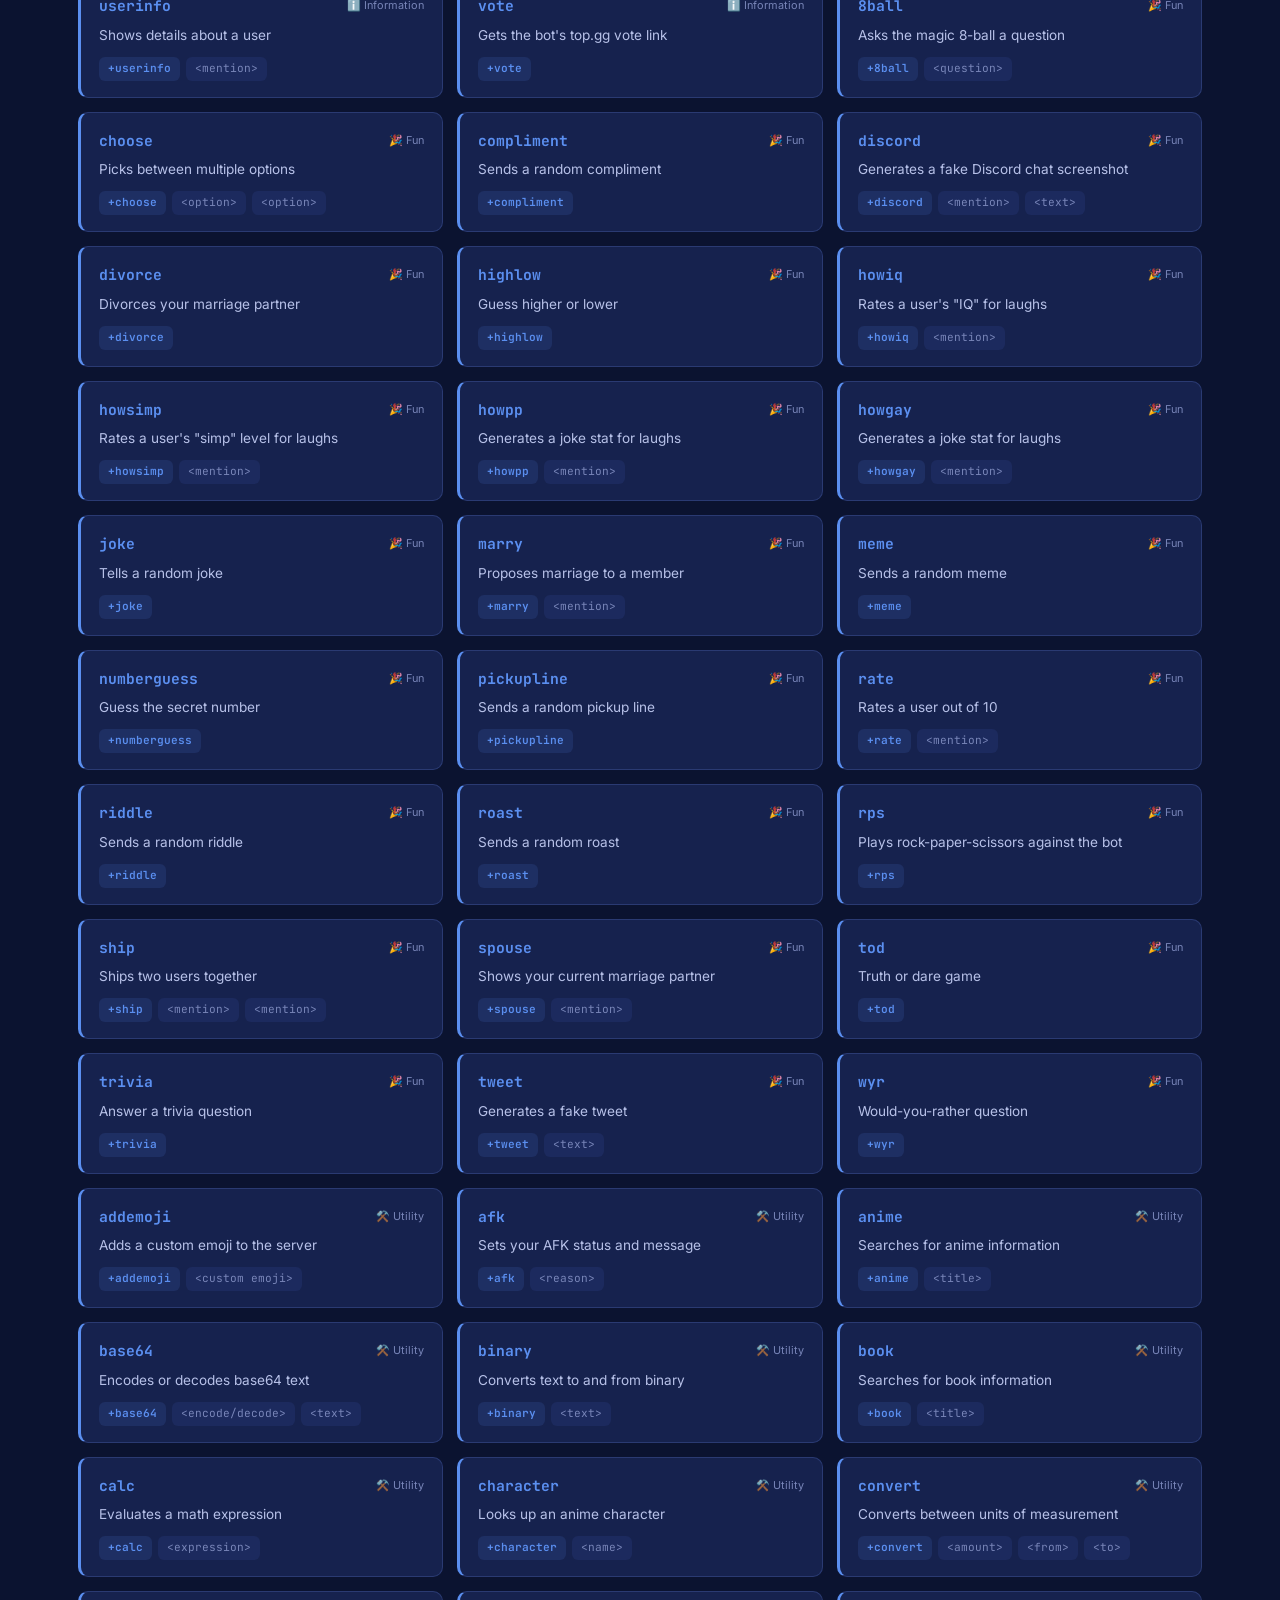
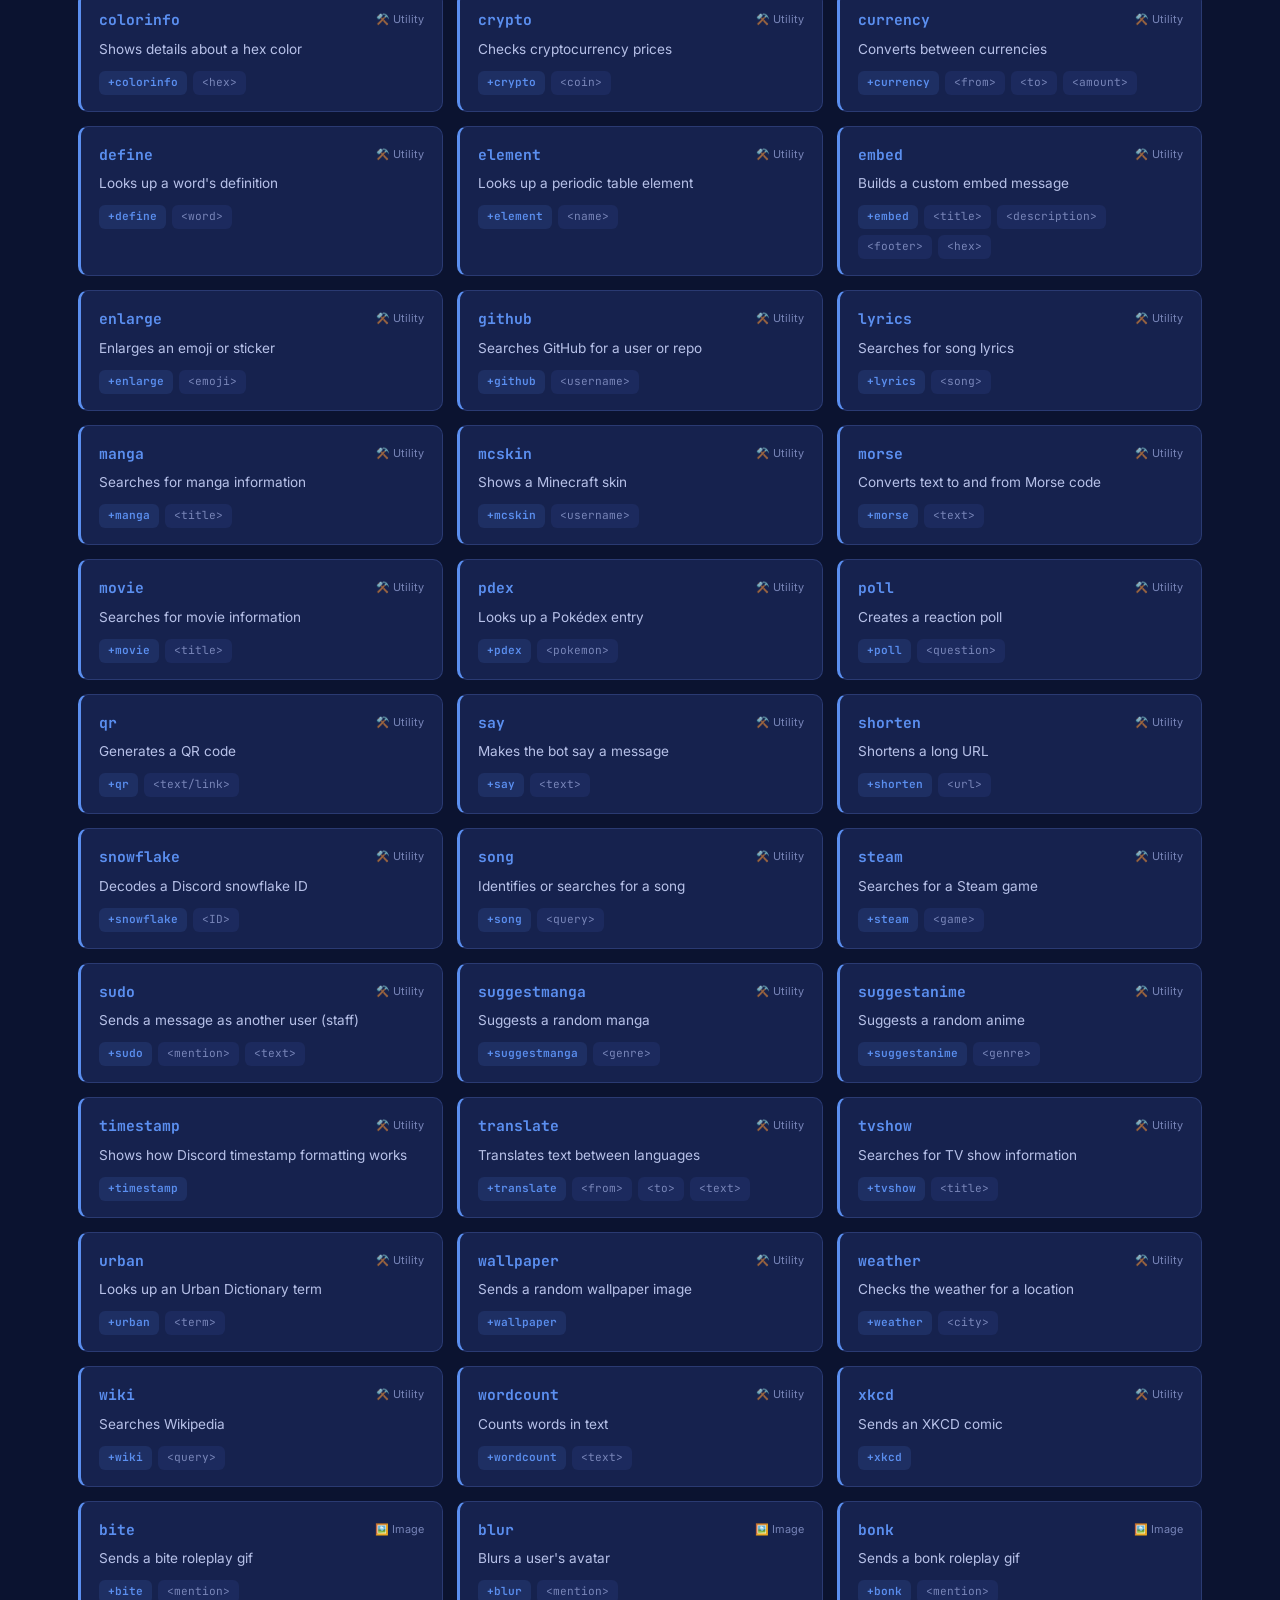
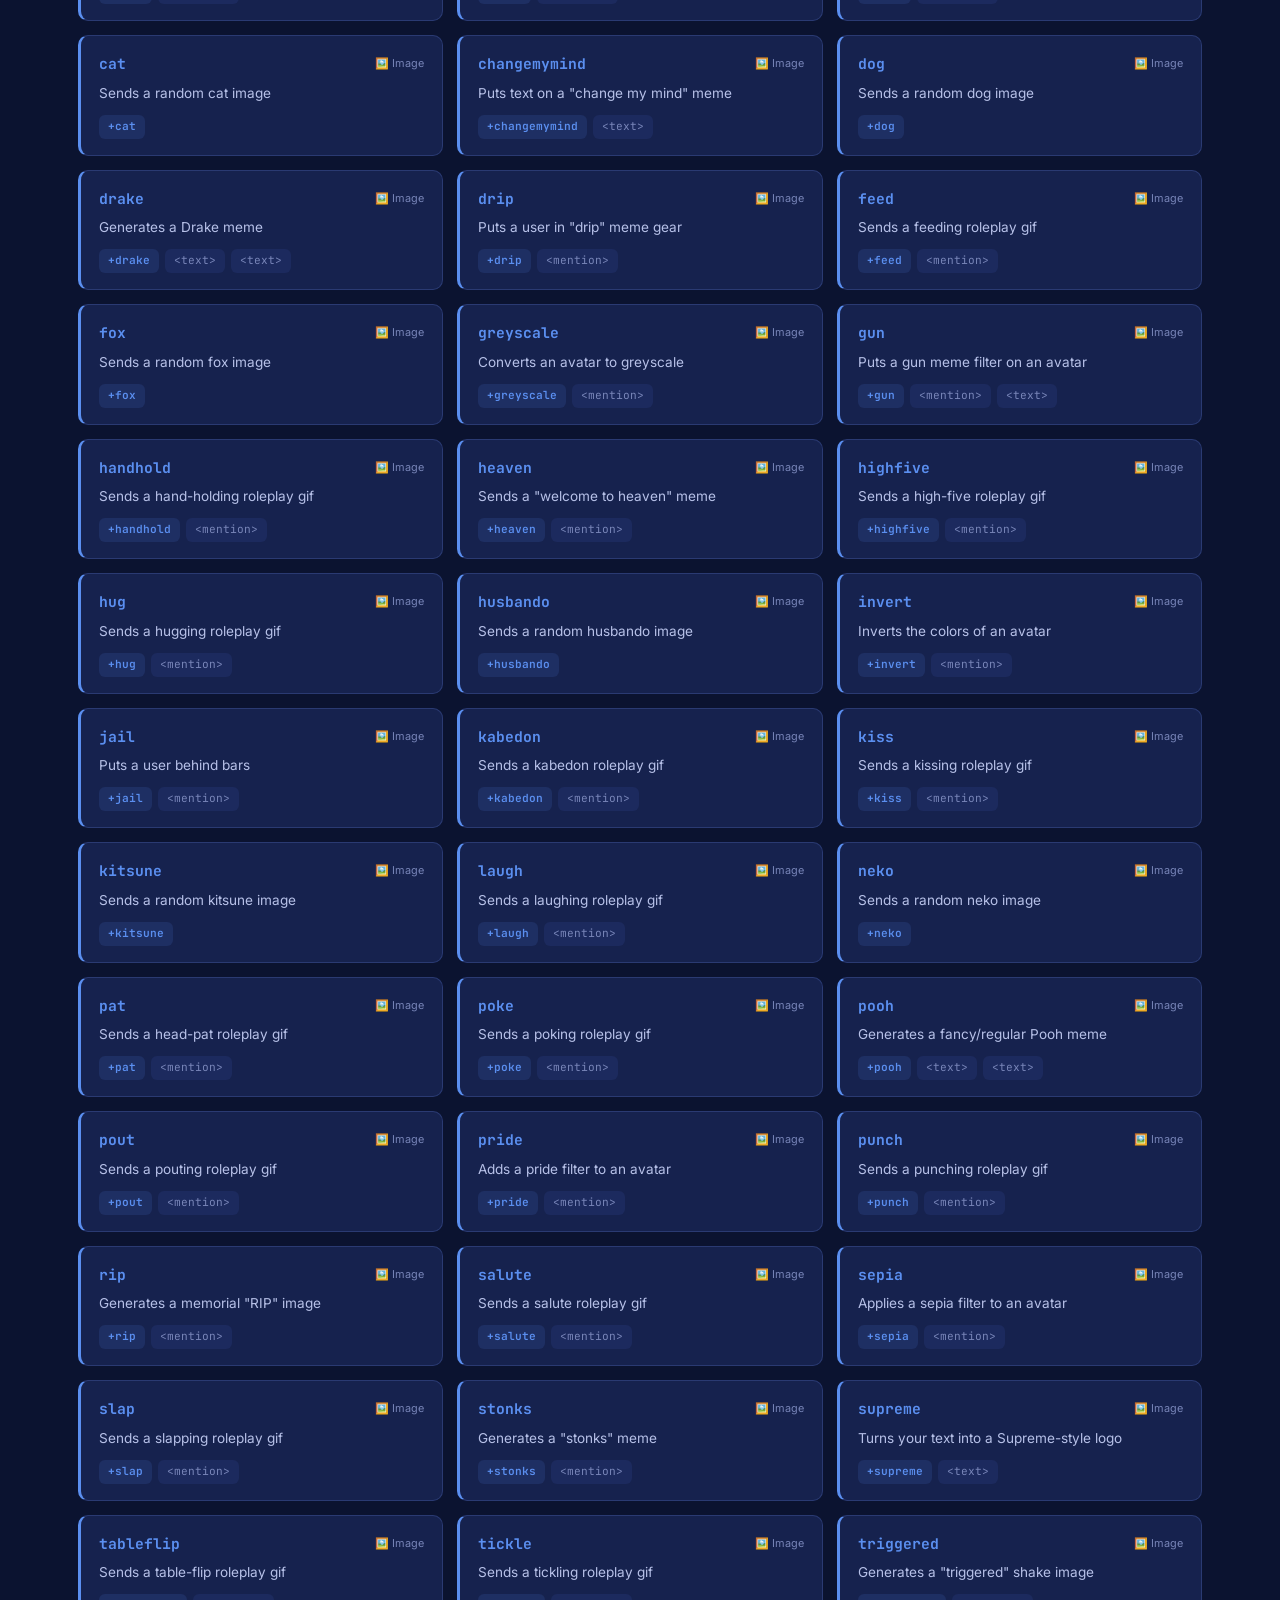
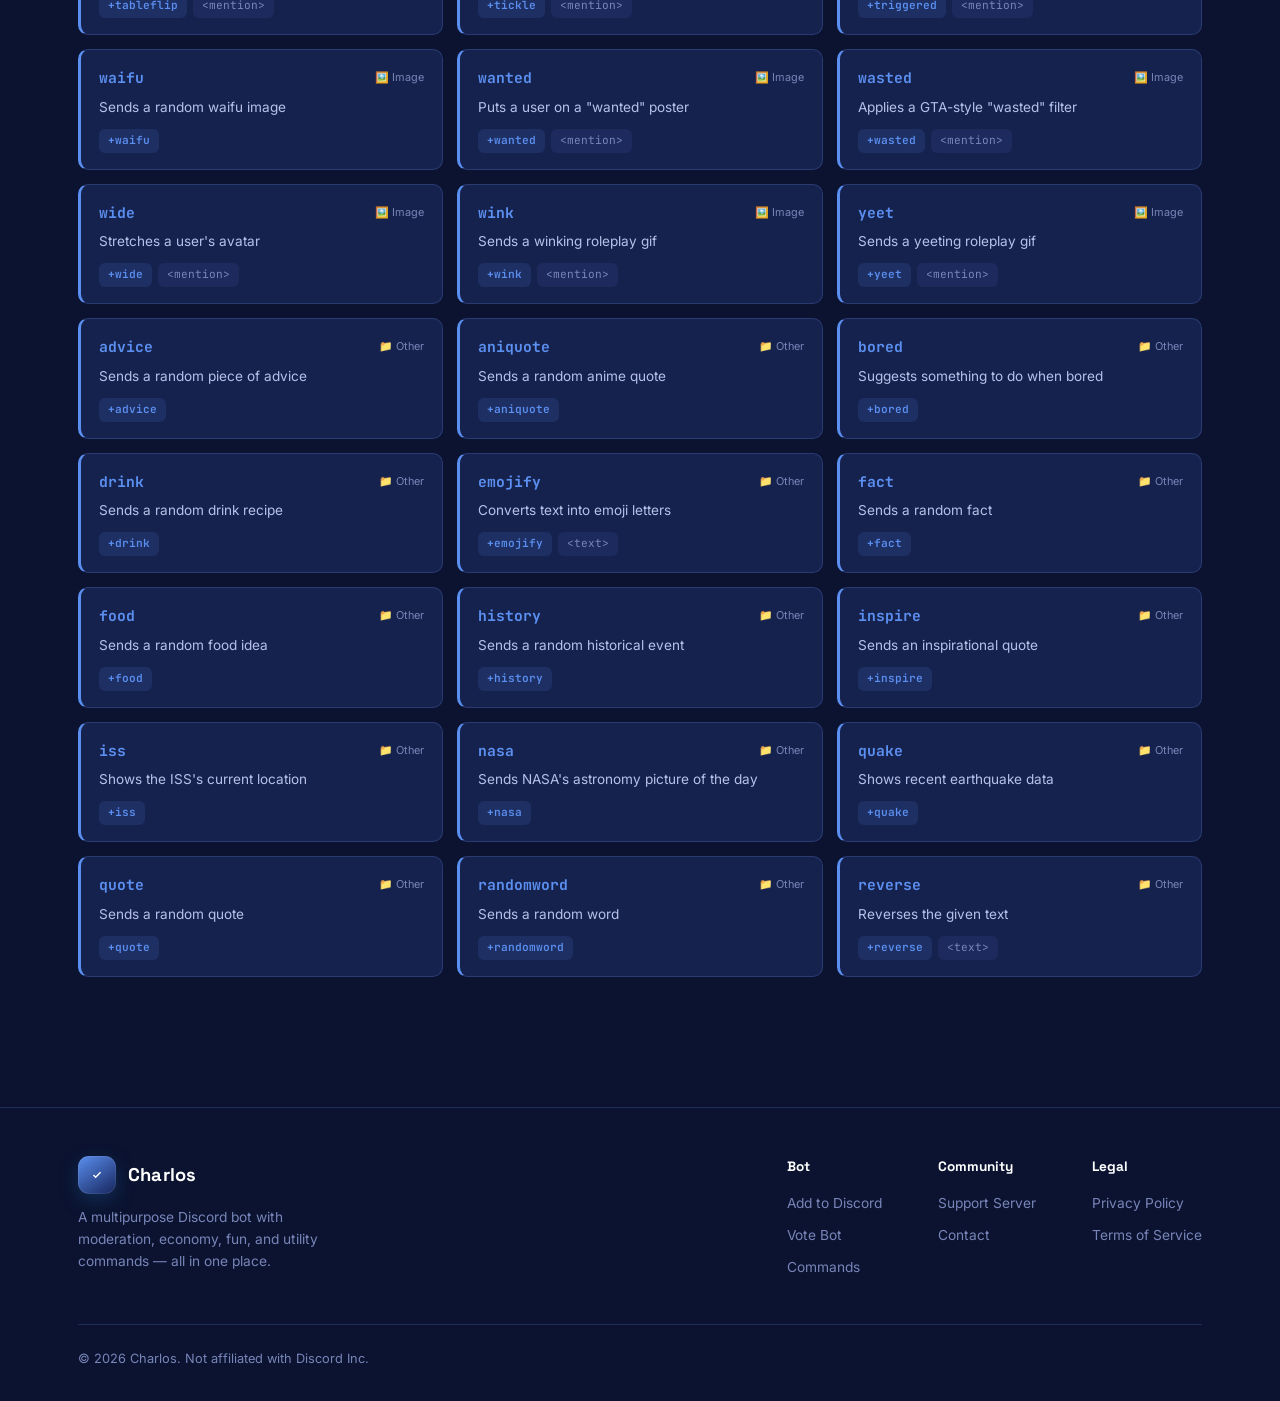
==== commit dcfa4518: "Add files via upload" ====
--- a/commands.html
+++ b/commands.html
@@ -3,8 +3,8 @@
 <head>
 <meta charset="UTF-8">
 <meta name="viewport" content="width=device-width, initial-scale=1.0">
-<title>Commands — Charlos</title>
-<meta name="description" content="Full command reference for Charlos — 189+ commands across 7 categories. Search or filter to find exactly what you need.">
+<title>All Commands — Charlos</title>
+<meta name="description" content="Browse and search all 189+ Charlos commands across 7 categories.">
 <link rel="stylesheet" href="style.css">
 </head>
 <body>
@@ -14,13 +14,12 @@
 
 <nav class="nav">
   <div class="wrap">
-    <a href="./" class="brand">
+    <a href="/" class="brand">
       <span class="brand-mark"><svg viewBox="0 0 16 16" width="18" height="18" aria-hidden="true"><path fill="#fff" d="M6.8 10.8 4.4 8.4l.9-.9 1.5 1.5 3.9-3.9.9.9-4.8 4.8Z"/></svg></span>
       Charlos
     </a>
     <ul class="nav-links">
-      <li><a href="./">Home</a></li>
-      <li><a href="commands.html" class="active">Commands</a></li>
+      <li><a href="/commands">Commands</a></li>
       <li><a href="https://discord.gg/tffJzdMk2">Support</a></li>
       <li><a href="https://top.gg/bot/865440490342449203/">Vote</a></li>
       <li><a href="/privacy">Privacy</a></li>
@@ -33,26 +32,25 @@
   </div>
 </nav>
 
-<header class="cmd-hero">
+<header class="legal-hero">
   <div class="wrap">
-    <span class="eyebrow"><span class="dot"></span> Complete reference</span>
-    <h1>Every command.<br><span class="accent-text">Zero guesswork.</span></h1>
-    <p class="lead">Type <code style="font-family:var(--font-mono);color:var(--accent-bright)">+</code> in Discord to see them live. Anything that needs a permission is only visible to members who have it — everyone else won't see it at all.</p>
+    <span class="section-tag">Complete Reference</span>
+    <h1>Every command. All in one place.</h1>
+    <p class="legal-updated">189+ commands · 7 categories · all use the <code style="font-family:var(--font-mono);color:var(--accent-bright)">+</code> prefix</p>
   </div>
 </header>
 
-<section class="cmd-section">
+<section class="cmd-page-section">
   <div class="wrap">
-    <div class="cmd-search reveal">
+    <div class="cmd-search">
       <svg viewBox="0 0 20 20" width="16" height="16" aria-hidden="true"><path fill="currentColor" d="M13.6 12.3a6 6 0 1 0-1.3 1.3l4 4 1.3-1.3-4-4ZM8 12.5a4.5 4.5 0 1 1 0-9 4.5 4.5 0 0 1 0 9Z"/></svg>
-      <input type="text" id="cmdSearch" placeholder="Search commands… e.g. ban, fish, translate" autocomplete="off">
+      <input type="text" id="cmdSearch" placeholder="Search a command… e.g. ban, fish, translate" autocomplete="off">
       <span id="cmdSearchCount" class="cmd-search-count"></span>
     </div>
 
-    <div class="cmd-explorer reveal">
-      <div class="cmd-tabs" id="cmdTabs"></div>
-      <div class="cmd-panel" id="cmdPanel"></div>
-    </div>
+    <div class="cmd-filters" id="cmdFilters"></div>
+
+    <div class="cmd-list" id="cmdList"></div>
   </div>
 </section>
 
@@ -60,7 +58,7 @@
   <div class="wrap">
     <div class="footer-top">
       <div class="footer-brand">
-        <a href="./" class="brand"><span class="brand-mark"><svg viewBox="0 0 16 16" width="18" height="18" aria-hidden="true"><path fill="#fff" d="M6.8 10.8 4.4 8.4l.9-.9 1.5 1.5 3.9-3.9.9.9-4.8 4.8Z"/></svg></span> Charlos</a>
+        <a href="/" class="brand"><span class="brand-mark"><svg viewBox="0 0 16 16" width="18" height="18" aria-hidden="true"><path fill="#fff" d="M6.8 10.8 4.4 8.4l.9-.9 1.5 1.5 3.9-3.9.9.9-4.8 4.8Z"/></svg></span> Charlos</a>
         <p>A multipurpose Discord bot with moderation, economy, fun, and utility commands — all in one place.</p>
       </div>
       <div class="footer-cols">
@@ -68,7 +66,7 @@
           <h4>Bot</h4>
           <a href="https://dsc.gg/charlos">Add to Discord</a>
           <a href="https://top.gg/bot/865440490342449203/">Vote Bot</a>
-          <a href="commands.html">Commands</a>
+          <a href="/commands">Commands</a>
         </div>
         <div class="footer-col">
           <h4>Community</h4>
--- a/style.css
+++ b/style.css
@@ -233,8 +233,6 @@
   transition:color 0.2s ease;
 }
 .nav-links a:hover{color:var(--text);}
-.nav-links a.active{color:var(--accent-bright);}
-.nav-links a.nav-link-cmd{color:var(--accent-bright);font-weight:600;}
 .nav-cta{
   display:flex;
   align-items:center;
@@ -591,71 +589,6 @@
 }
 .section-head p{color:var(--text-muted);}
 
-/* ---------- Commands page header ---------- */
-.cmd-hero{
-  padding:64px 0 20px;
-  text-align:center;
-}
-.cmd-hero .eyebrow{margin-bottom:18px;}
-.cmd-hero h1{
-  font-family:var(--font-display);
-  font-weight:700;
-  font-size:2.6rem;
-  line-height:1.12;
-  margin-bottom:18px;
-}
-.cmd-hero .lead{
-  color:var(--text-muted);
-  font-size:1.02rem;
-  max-width:560px;
-  margin:0 auto;
-}
-@media (min-width:900px){
-  .cmd-hero h1{font-size:3.4rem;}
-}
-.cmd-section{padding:20px 0 80px;}
-
-/* ---------- Commands CTA (on landing page) ---------- */
-.commands-cta{padding:0 0 64px;}
-.commands-cta-inner{
-  display:flex;
-  flex-direction:column;
-  align-items:flex-start;
-  gap:18px;
-  background:var(--surface);
-  border:1px solid var(--border);
-  border-radius:20px;
-  padding:36px;
-}
-.commands-cta-icon{
-  font-family:var(--font-mono);
-  font-weight:700;
-  font-size:1.4rem;
-  color:var(--accent-bright);
-  background:var(--accent-soft);
-  width:48px;
-  height:48px;
-  border-radius:12px;
-  display:flex;
-  align-items:center;
-  justify-content:center;
-}
-.commands-cta-text h2{
-  font-family:var(--font-display);
-  font-weight:700;
-  font-size:1.5rem;
-  margin-bottom:8px;
-}
-.commands-cta-text p{color:var(--text-muted);font-size:0.94rem;}
-@media (min-width:768px){
-  .commands-cta-inner{
-    flex-direction:row;
-    align-items:center;
-    justify-content:space-between;
-  }
-  .commands-cta-text{flex:1;padding:0 28px;}
-}
-
 /* ---------- Category grid ---------- */
 .cmd-search{
   display:flex;
@@ -704,257 +637,192 @@
   border-radius:3px;
   padding:0 1px;
 }
-/* ---------- Command explorer (tabs + panel) ---------- */
-.cmd-explorer{
+/* ---------- Pitch grid (homepage category teasers) ---------- */
+.pitch-grid{
+  display:grid;
+  grid-template-columns:repeat(auto-fill,minmax(220px,1fr));
+  gap:16px;
+}
+.pitch-card{
   display:flex;
   flex-direction:column;
-  gap:16px;
-  align-items:flex-start;
-}
-.cmd-tabs{
-  display:flex;
-  gap:8px;
-  overflow-x:auto;
-  width:100%;
-  padding-bottom:4px;
-  scrollbar-width:thin;
-}
-.cmd-tabs::-webkit-scrollbar{height:4px;}
-.cmd-tabs::-webkit-scrollbar-thumb{background:var(--border);border-radius:4px;}
-.cmd-tab{
-  display:flex;
-  align-items:center;
-  gap:9px;
-  flex-shrink:0;
-  background:var(--surface);
-  border:1px solid var(--border);
-  border-radius:12px;
-  padding:10px 16px;
-  cursor:pointer;
-  transition:border-color 0.2s ease, background 0.2s ease, transform 0.15s ease;
-  text-align:left;
-}
-.cmd-tab:hover{border-color:rgba(91,143,240,0.4);transform:translateY(-1px);}
-.cmd-tab.active{
-  background:var(--accent-bright);
-  border-color:var(--accent-bright);
-}
-.cmd-tab.active .cmd-tab-title,
-.cmd-tab.active .cmd-tab-count{color:#fff;}
-.cmd-tab-icon{font-size:1.1rem;flex-shrink:0;}
-.cmd-tab-text{display:flex;flex-direction:column;white-space:nowrap;}
-.cmd-tab-title{
-  font-family:var(--font-display);
-  font-weight:600;
-  font-size:0.86rem;
-  color:var(--text);
-}
-.cmd-tab-count{
-  font-family:var(--font-mono);
-  font-size:0.68rem;
-  color:var(--text-dim);
-}
-.cmd-panel{
-  width:100%;
   background:var(--surface);
   border:1px solid var(--border);
   border-radius:16px;
-  padding:24px;
-  min-height:200px;
-}
-.cmd-panel-head{
-  display:flex;
-  align-items:flex-start;
+  padding:22px 22px 20px;
+  transition:border-color 0.25s ease, transform 0.25s ease, box-shadow 0.25s ease;
+}
+.pitch-card:hover{
+  border-color:rgba(91,143,240,0.45);
+  transform:translateY(-4px);
+  box-shadow:0 16px 34px rgba(0,0,0,0.35);
+}
+.pitch-icon{font-size:1.7rem;margin-bottom:12px;}
+.pitch-title{
+  font-family:var(--font-display);
+  font-weight:700;
+  font-size:1.05rem;
+  margin-bottom:2px;
+}
+.pitch-count{
+  font-family:var(--font-mono);
+  font-size:0.72rem;
+  color:var(--accent-bright);
+  margin-bottom:10px;
+}
+.pitch-desc{
+  font-size:0.85rem;
+  color:var(--text-muted);
+  line-height:1.5;
+}
+.pitch-card-all{
+  background:linear-gradient(145deg, var(--accent-dim), var(--surface));
+  border-color:rgba(91,143,240,0.35);
+}
+.pitch-card-all .pitch-count{color:var(--text);}
+
+/* ---------- Dev chip (compact, homepage) ---------- */
+.dev-chip{
+  display:flex;
+  align-items:center;
+  gap:12px;
+  background:var(--surface);
+  border:1px solid var(--border);
+  border-radius:100px;
+  padding:8px 20px 8px 8px;
+  max-width:360px;
+  margin:0 auto;
+  transition:border-color 0.2s ease, transform 0.2s ease;
+}
+.dev-chip:hover{border-color:rgba(91,143,240,0.4);transform:translateY(-1px);}
+.dev-chip-avatar{
+  width:38px;
+  height:38px;
+  border-radius:50%;
+  object-fit:cover;
+  border:2px solid var(--border-soft);
+  flex-shrink:0;
+}
+.dev-chip-text{
+  display:flex;
+  flex-direction:column;
+  flex:1;
+  min-width:0;
+}
+.dev-chip-label{
+  font-family:var(--font-mono);
+  font-size:0.64rem;
+  letter-spacing:0.06em;
+  text-transform:uppercase;
+  color:var(--accent-bright);
+}
+.dev-chip-name{
+  font-family:var(--font-display);
+  font-weight:600;
+  font-size:0.88rem;
+}
+.dev-chip-handle{
+  font-family:var(--font-body);
+  font-weight:500;
+  color:var(--text-dim);
+  font-size:0.8rem;
+}
+.dev-chip-arrow{
+  color:var(--text-dim);
+  transition:transform 0.2s ease, color 0.2s ease;
+}
+.dev-chip:hover .dev-chip-arrow{transform:translateX(3px);color:var(--accent-bright);}
+
+/* ---------- Commands page (dedicated /commands) ---------- */
+.cmd-page-section{padding:50px 0 90px;}
+.cmd-filters{
+  display:flex;
+  flex-wrap:wrap;
+  gap:8px;
+  margin-bottom:28px;
+}
+.cmd-filter{
+  background:var(--surface);
+  border:1px solid var(--border);
+  border-radius:100px;
+  padding:9px 16px;
+  font-family:var(--font-body);
+  font-weight:600;
+  font-size:0.84rem;
+  color:var(--text-muted);
+  cursor:pointer;
+  transition:border-color 0.2s ease, color 0.2s ease, background 0.2s ease;
+}
+.cmd-filter:hover{border-color:rgba(91,143,240,0.4);color:var(--text);}
+.cmd-filter.active{
+  background:var(--accent-bright);
+  border-color:var(--accent-bright);
+  color:#fff;
+}
+.cmd-filter-count{
+  font-family:var(--font-mono);
+  font-size:0.74rem;
+  opacity:0.75;
+}
+.cmd-list{
+  display:grid;
+  grid-template-columns:repeat(auto-fill,minmax(300px,1fr));
   gap:14px;
-  margin-bottom:20px;
-  padding-bottom:18px;
-  border-bottom:1px solid var(--border-soft);
-}
-.cmd-panel-icon{font-size:1.8rem;line-height:1;flex-shrink:0;}
-.cmd-panel-title{
-  font-family:var(--font-display);
+}
+.cmd-row-card{
+  background:var(--surface);
+  border:1px solid var(--border);
+  border-left:3px solid var(--accent-bright);
+  border-radius:10px;
+  padding:16px 18px;
+}
+.cmd-row-top{
+  display:flex;
+  align-items:center;
+  justify-content:space-between;
+  gap:10px;
+  margin-bottom:8px;
+}
+.cmd-row-name{
+  font-family:var(--font-mono);
   font-weight:700;
-  font-size:1.15rem;
-  margin-bottom:3px;
-}
-.cmd-panel-desc{
-  color:var(--text-muted);
-  font-size:0.86rem;
-}
-.cmd-card-list{
-  display:grid;
-  grid-template-columns:repeat(auto-fill,minmax(260px,1fr));
-  gap:12px;
-}
-.cmd-card{
-  background:var(--bg-elevated);
-  border-left:3px solid var(--accent-bright);
-  border-radius:8px;
-  padding:14px 16px;
-}
-.cmd-card-badge{
-  display:block;
-  font-family:var(--font-mono);
-  font-weight:600;
-  font-size:0.62rem;
-  letter-spacing:0.04em;
-  text-transform:uppercase;
-  color:var(--text-dim);
-  margin-bottom:8px;
-}
-.cmd-card-name{
-  display:inline-block;
-  font-family:var(--font-mono);
-  font-weight:600;
-  font-size:0.86rem;
+  font-size:0.92rem;
   color:var(--accent-bright);
-  background:rgba(91,143,240,0.14);
-  padding:2px 9px;
-  border-radius:6px;
-  margin-bottom:8px;
-}
-.cmd-card-desc{
+}
+.cmd-row-cat{
+  font-size:0.68rem;
+  color:var(--text-dim);
+  white-space:nowrap;
+  flex-shrink:0;
+}
+.cmd-row-desc{
   font-size:0.85rem;
   color:var(--text-muted);
   line-height:1.4;
-  margin-bottom:8px;
-}
-.cmd-card-usage{
-  font-family:var(--font-mono);
-  font-size:0.74rem;
-  color:var(--text-dim);
-}
-.cmd-card-usage code{
-  color:var(--text-dim);
-  background:none;
-}
-
-/* Desktop: sidebar layout instead of horizontal scrolling tabs */
-@media (min-width:900px){
-  .cmd-explorer{
-    flex-direction:row;
-    align-items:flex-start;
-    gap:20px;
-  }
-  .cmd-tabs{
-    flex-direction:column;
-    overflow-x:visible;
-    width:260px;
-    flex-shrink:0;
-    position:sticky;
-    top:88px;
-  }
-  .cmd-tab{width:100%;}
-  .cmd-panel{flex:1;min-width:0;}
-}
-
-/* ---------- Strip section (dev credit + feature highlights) ---------- */
-.strip-section{
-  padding:0 0 60px;
-}
-.strip-section .wrap{
-  display:flex;
-  flex-direction:column;
-  align-items:center;
-  gap:28px;
-}
-.dev-banner{
-  position:relative;
-  width:100%;
-  max-width:900px;
-  background:var(--surface);
-  border:1px solid var(--border);
-  border-radius:20px;
-  overflow:hidden;
-}
-.dev-banner-bg{
-  height:88px;
-  background:linear-gradient(115deg, var(--accent-dim), var(--accent-bright), #7C3AED, var(--accent-dim));
-  background-size:300% 300%;
-  animation:auroraShift 8s ease-in-out infinite;
-}
-.dev-banner-body{
-  display:flex;
-  align-items:center;
-  gap:18px;
+  margin-bottom:12px;
+}
+.cmd-row-chips{
+  display:flex;
   flex-wrap:wrap;
-  padding:0 28px 24px;
-  margin-top:-38px;
-}
-.dev-banner-avatar{
-  width:88px;
-  height:88px;
-  border-radius:50%;
-  object-fit:cover;
-  border:4px solid var(--surface);
-  background:var(--surface);
-  flex-shrink:0;
-  box-shadow:0 6px 18px rgba(0,0,0,0.35);
-  transition:transform 0.3s ease;
-}
-.dev-banner:hover .dev-banner-avatar{transform:scale(1.05) rotate(-2deg);}
-.dev-banner-info{
-  flex:1;
-  min-width:180px;
-  padding-top:40px;
-}
-.dev-banner-label{
-  display:block;
-  font-family:var(--font-mono);
-  font-size:0.68rem;
-  letter-spacing:0.1em;
-  text-transform:uppercase;
-  color:var(--accent-bright);
-  margin-bottom:3px;
-}
-.dev-banner-name{
-  font-family:var(--font-display);
-  font-weight:700;
-  font-size:1.2rem;
-  color:var(--text);
-}
-.dev-banner-handle{
-  font-family:var(--font-body);
-  font-weight:500;
-  font-size:0.88rem;
-  color:var(--text-dim);
-}
-.dev-banner-id{
-  display:inline-block;
+  gap:6px;
+}
+.cmd-chip{
   font-family:var(--font-mono);
   font-size:0.7rem;
   color:var(--text-dim);
   background:var(--surface-2);
-  padding:3px 10px;
-  border-radius:20px;
-  margin-top:6px;
-}
-.dev-banner-link{
-  flex-shrink:0;
-  align-self:center;
-  font-size:0.82rem;
+  padding:3px 9px;
+  border-radius:6px;
+}
+.cmd-chip-prefix{
+  color:var(--accent-bright);
+  background:rgba(91,143,240,0.12);
   font-weight:600;
-  color:var(--bg);
-  background:#fff;
-  padding:10px 22px;
-  border-radius:100px;
-  transition:transform 0.2s ease, box-shadow 0.2s ease;
-  margin-top:40px;
-}
-.dev-banner-link:hover{transform:translateY(-1px);box-shadow:0 8px 20px rgba(255,255,255,0.18);}
-@keyframes auroraShift{
-  0%,100%{background-position:0% 50%;}
-  50%{background-position:100% 50%;}
 }
 @media (max-width:640px){
-  .dev-banner-body{flex-direction:column;text-align:center;margin-top:-30px;}
-  .dev-banner-avatar{width:80px;height:80px;}
-  .dev-banner-info{padding-top:0;}
-  .dev-banner-link{margin-top:4px;}
-}
-@media (prefers-reduced-motion:reduce){
-  .dev-banner-bg{animation:none;}
-}
+  .cmd-list{grid-template-columns:1fr;}
+}
+
 .feature-strip{
   display:grid;
   grid-template-columns:repeat(3,1fr);
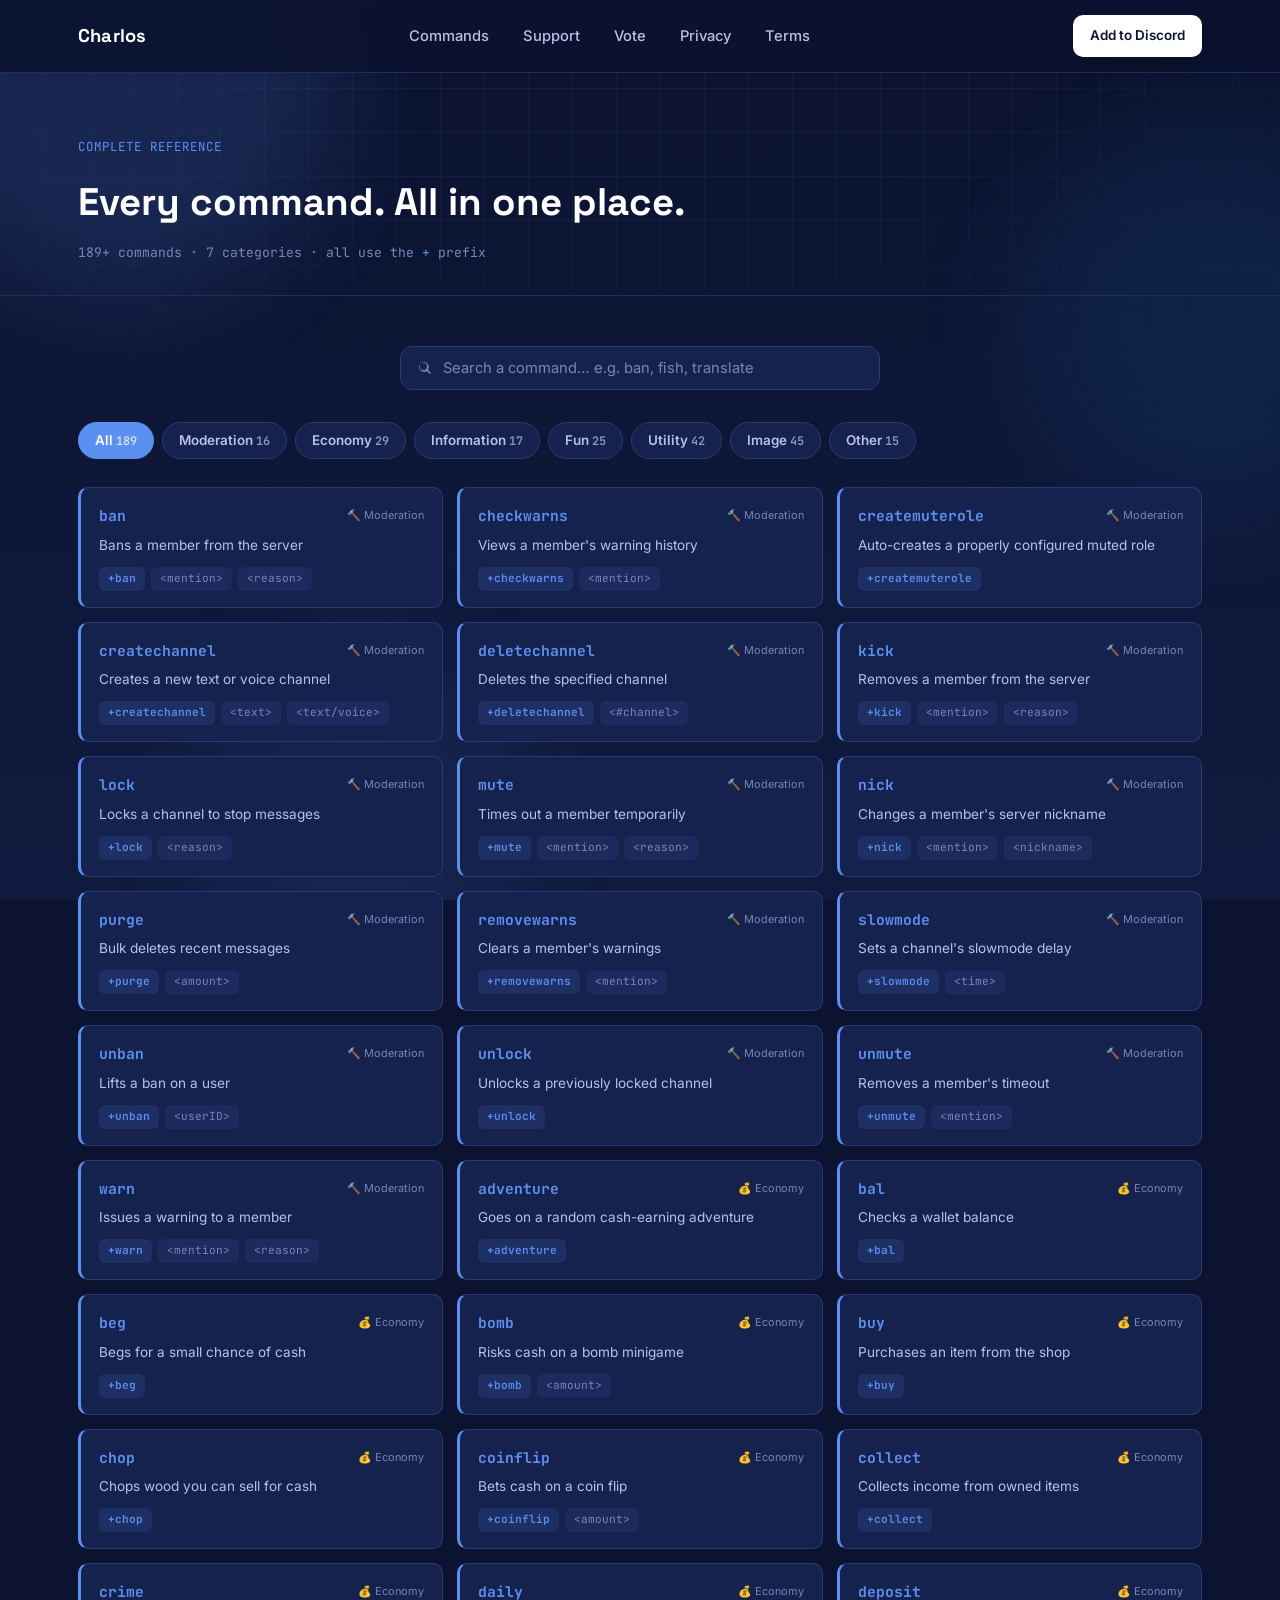
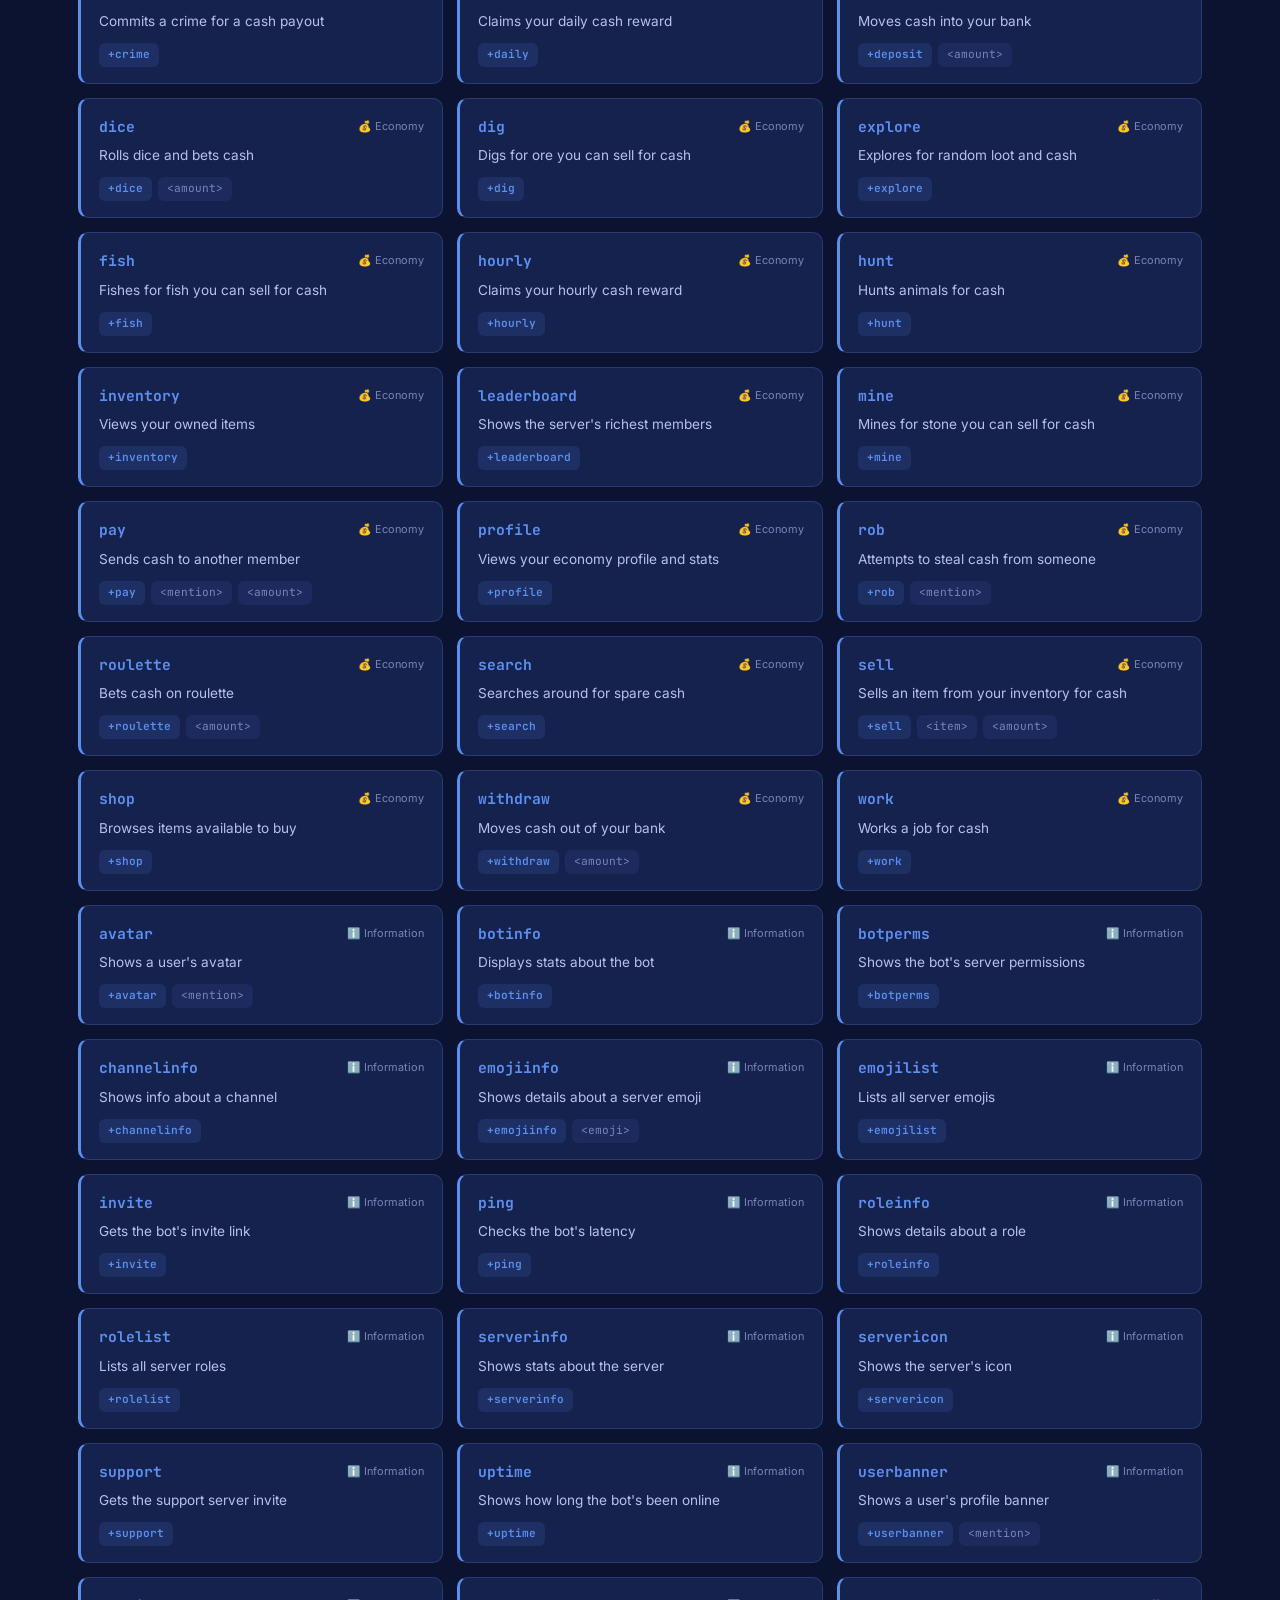
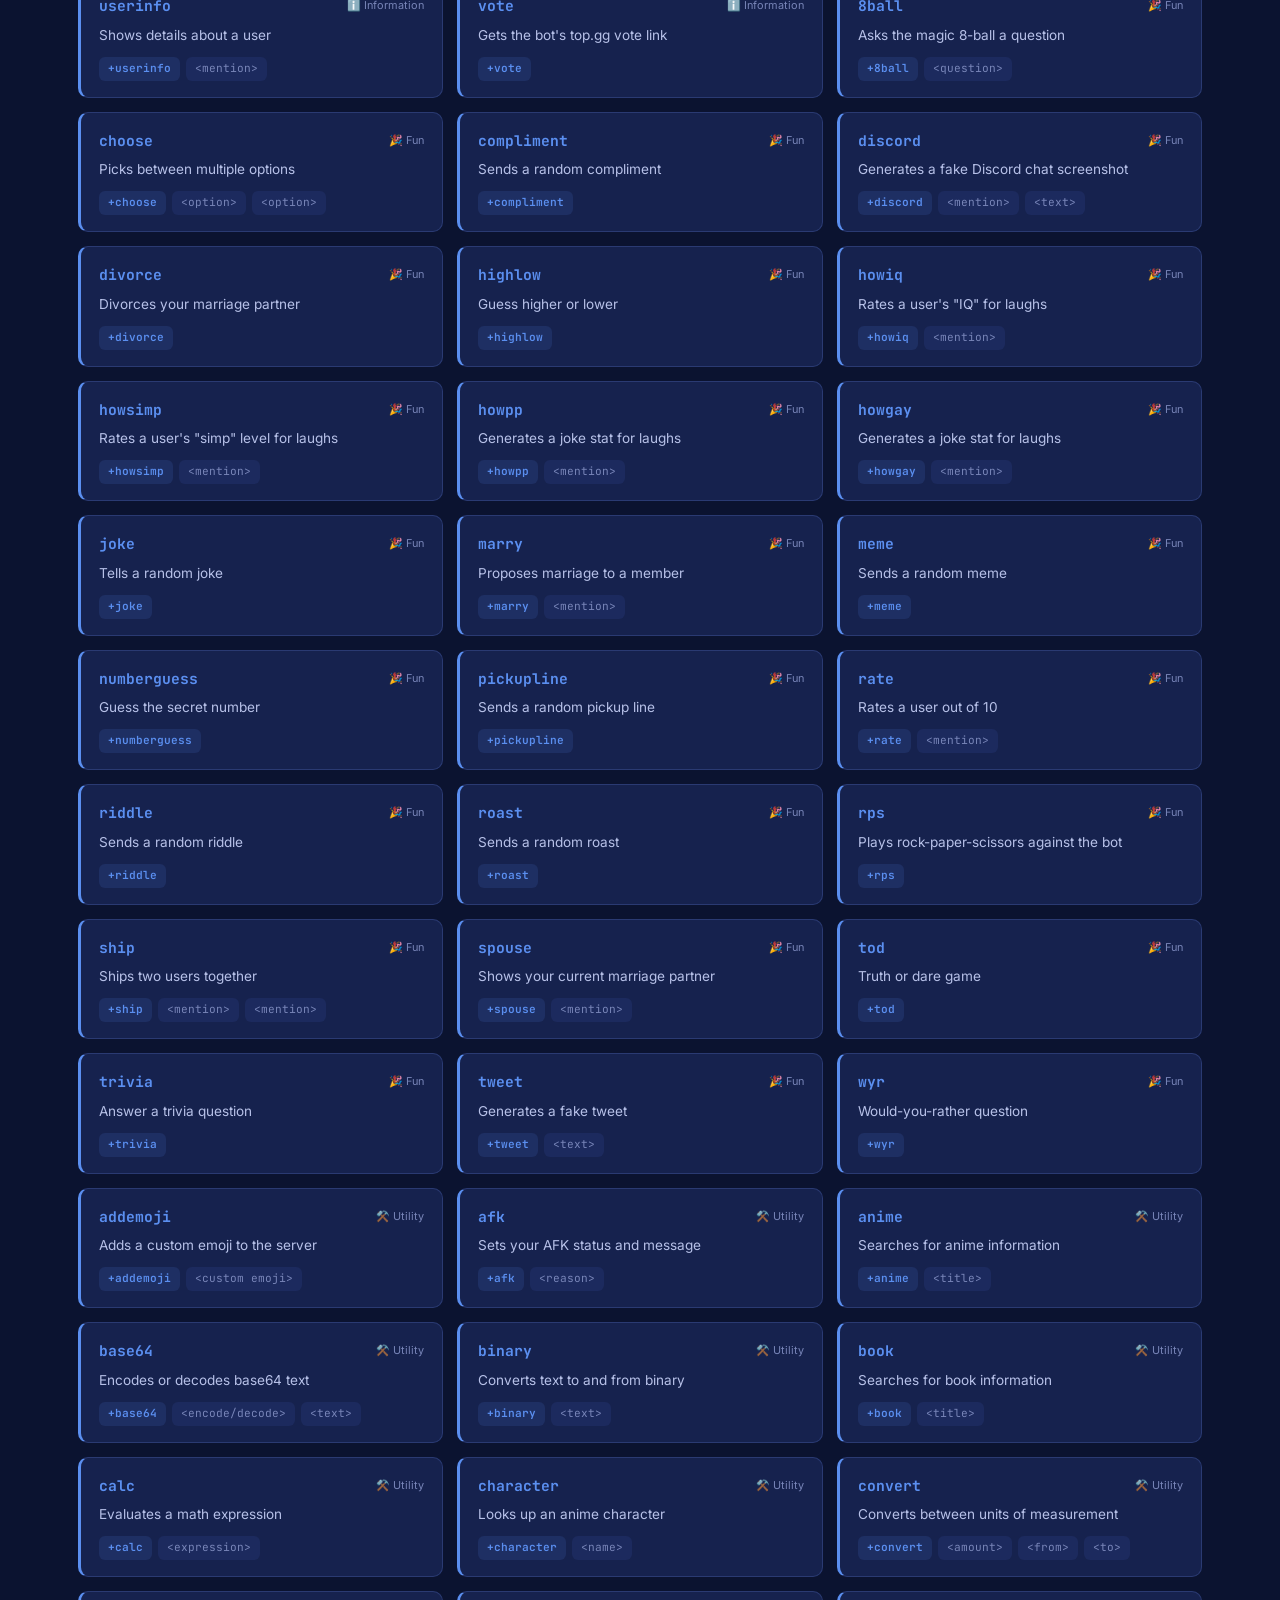
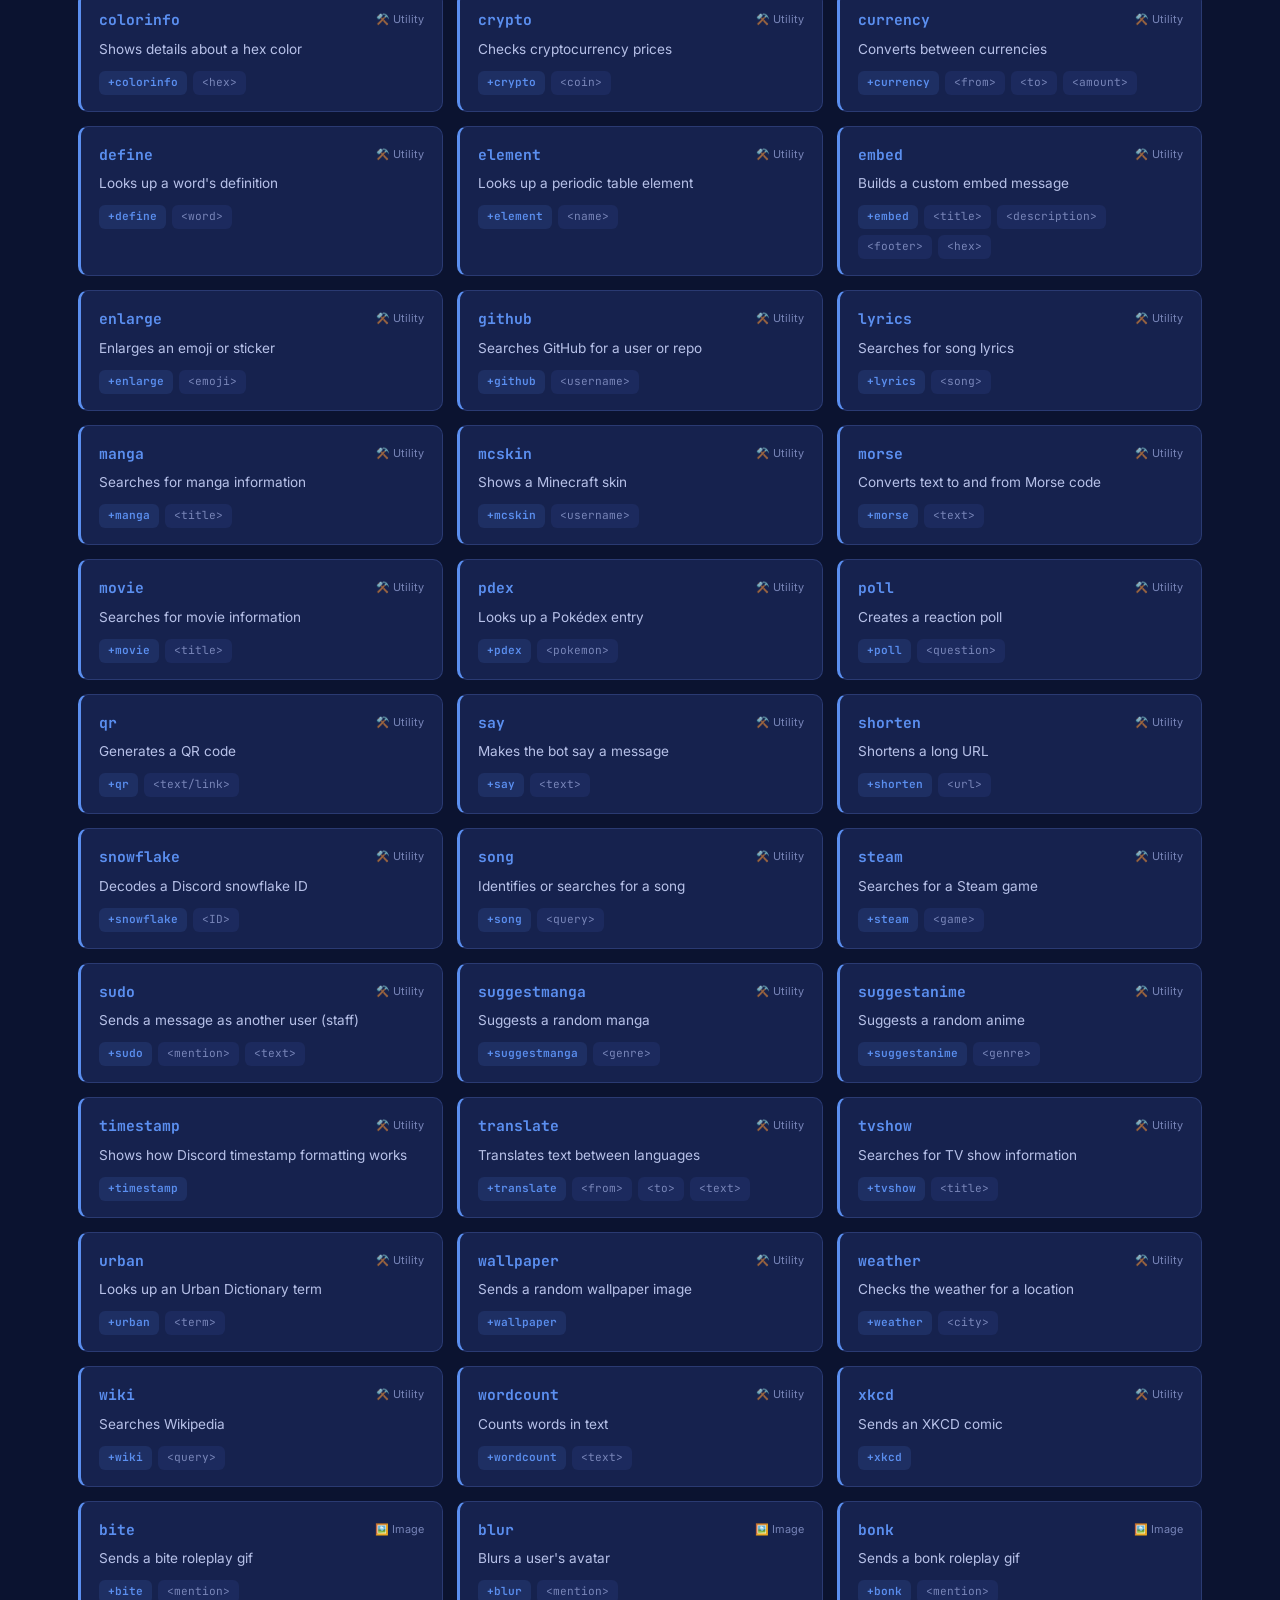
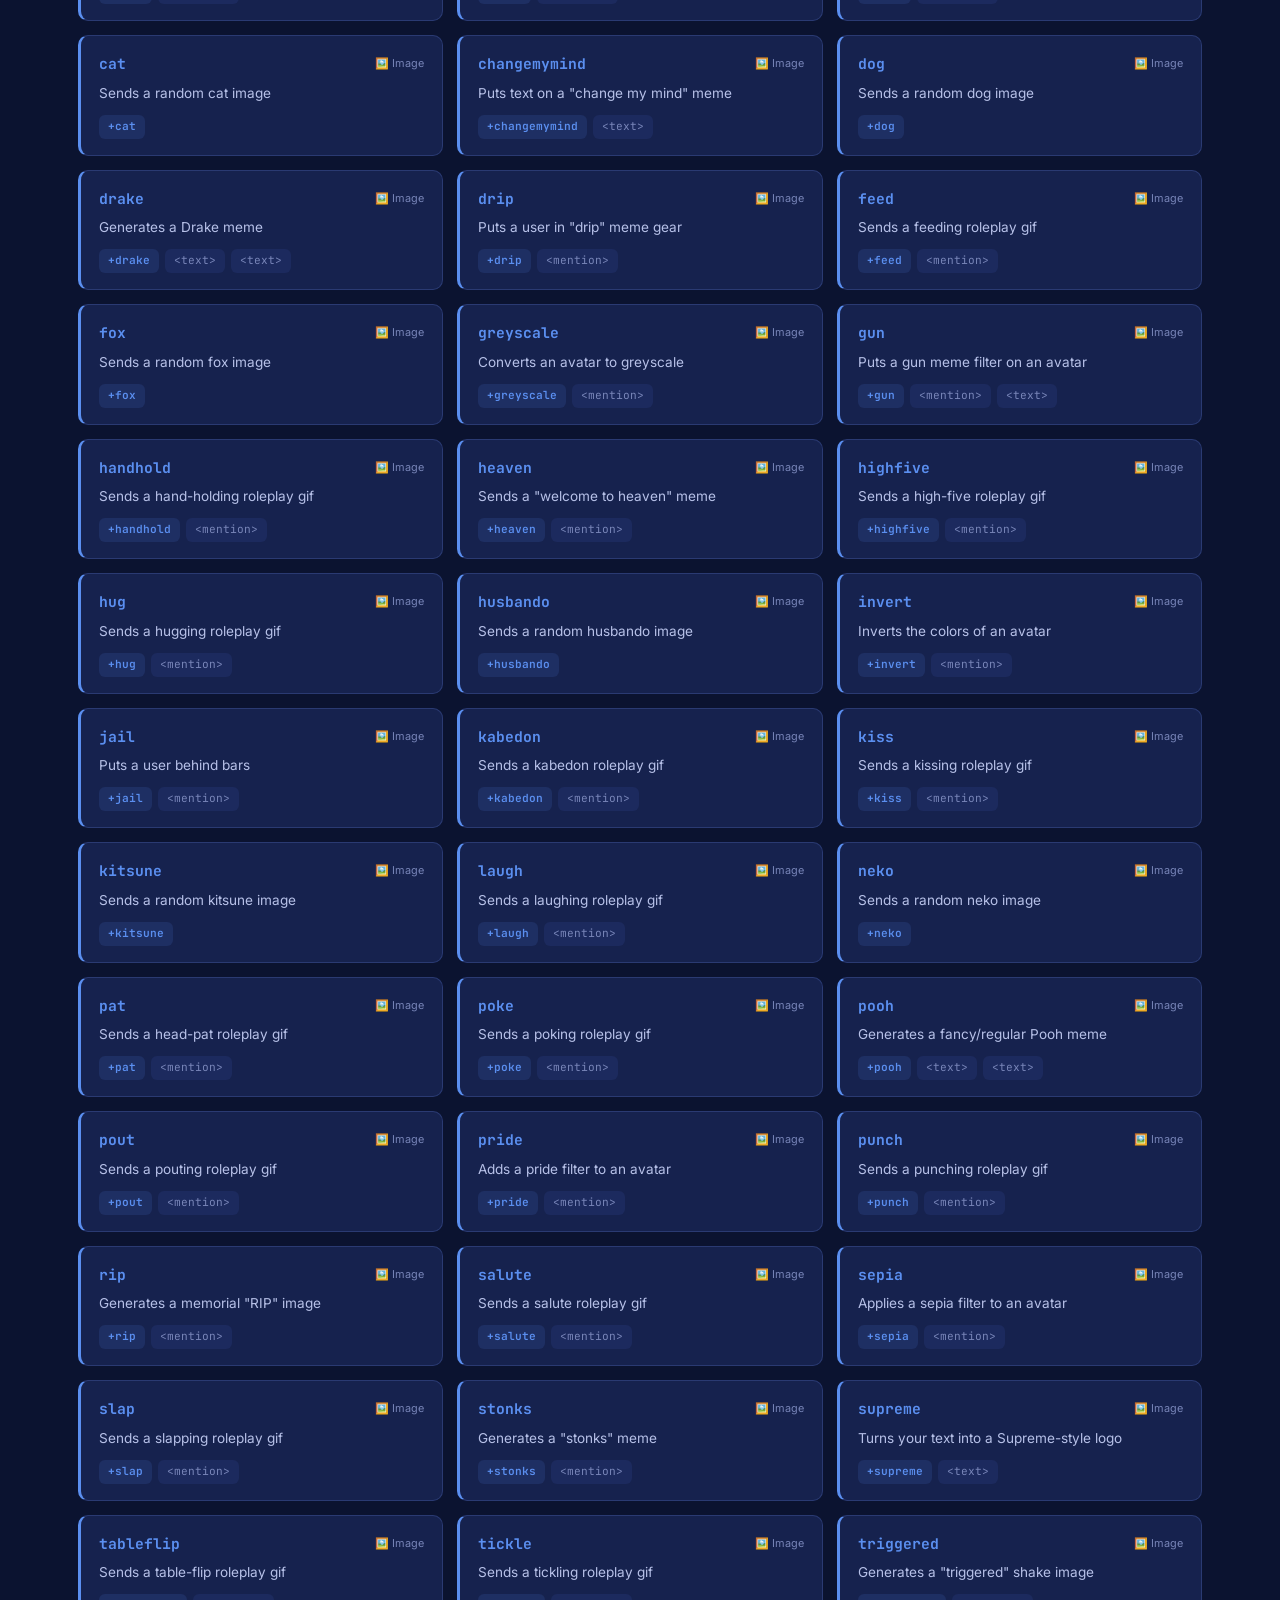
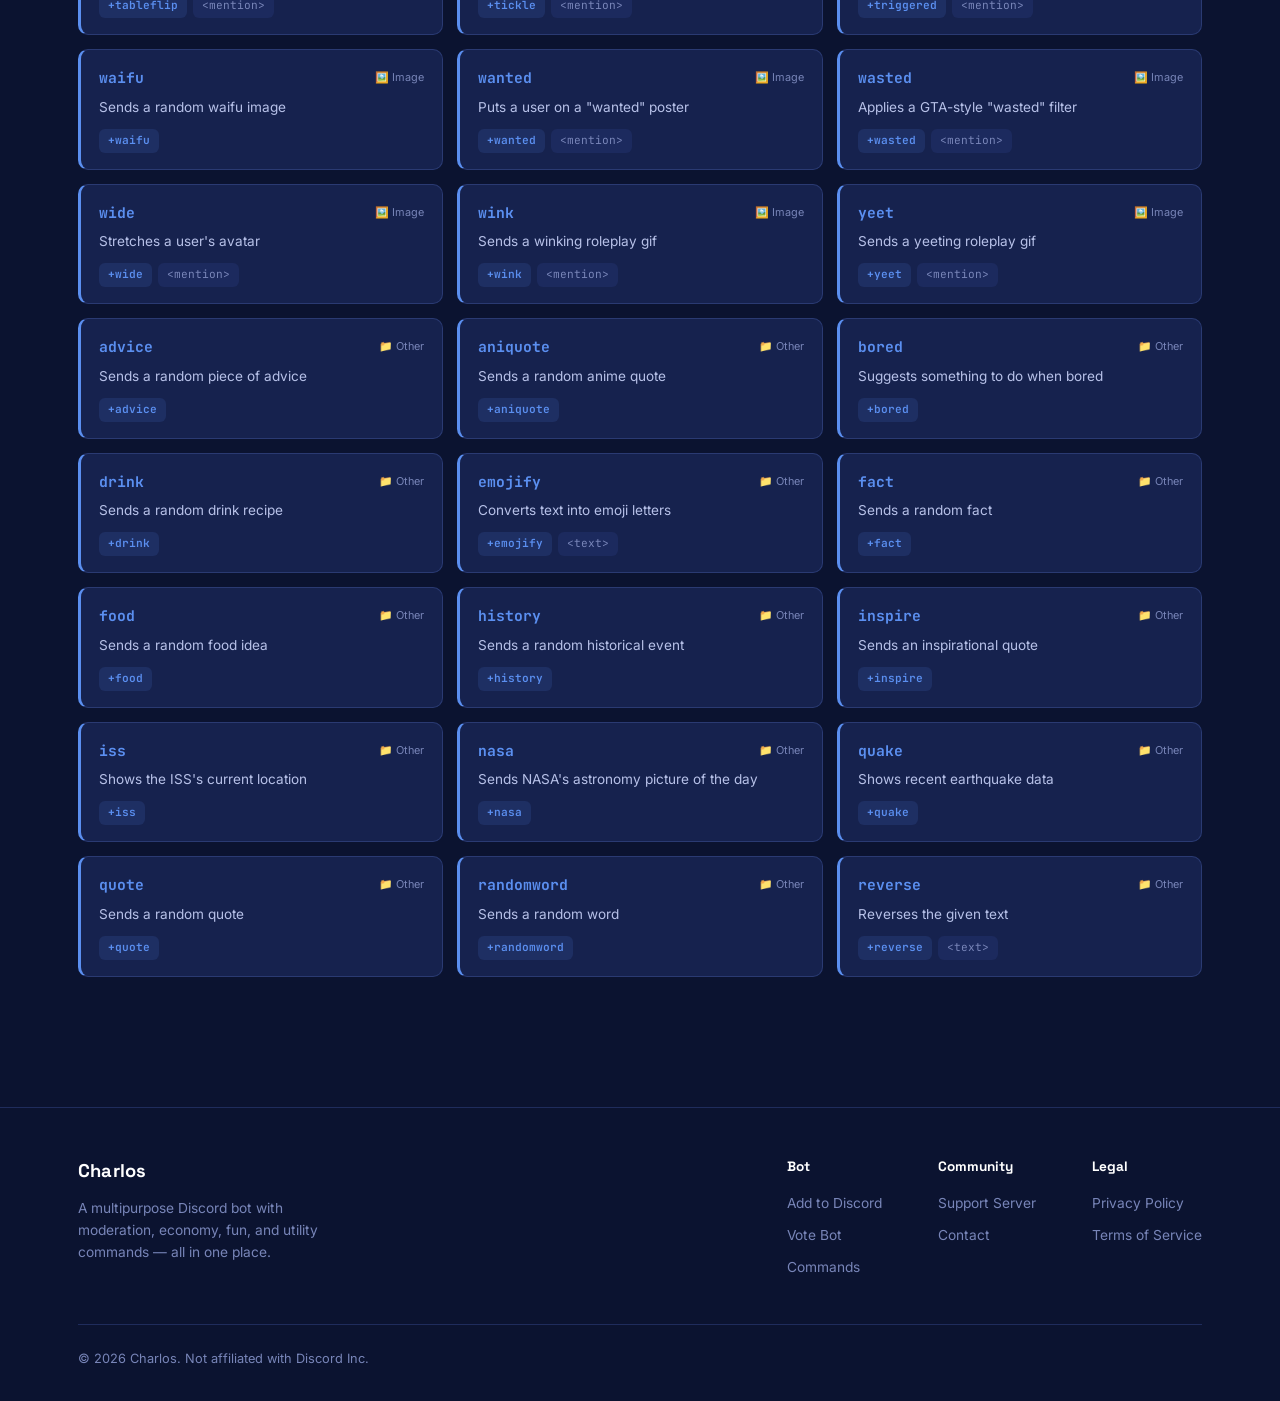
==== commit 4214d734: "Add files via upload" ====
--- a/commands.html
+++ b/commands.html
@@ -15,7 +15,6 @@
 <nav class="nav">
   <div class="wrap">
     <a href="/" class="brand">
-      <span class="brand-mark"><svg viewBox="0 0 16 16" width="18" height="18" aria-hidden="true"><path fill="#fff" d="M6.8 10.8 4.4 8.4l.9-.9 1.5 1.5 3.9-3.9.9.9-4.8 4.8Z"/></svg></span>
       Charlos
     </a>
     <ul class="nav-links">
@@ -58,7 +57,7 @@
   <div class="wrap">
     <div class="footer-top">
       <div class="footer-brand">
-        <a href="/" class="brand"><span class="brand-mark"><svg viewBox="0 0 16 16" width="18" height="18" aria-hidden="true"><path fill="#fff" d="M6.8 10.8 4.4 8.4l.9-.9 1.5 1.5 3.9-3.9.9.9-4.8 4.8Z"/></svg></span> Charlos</a>
+        <a href="/" class="brand">Charlos</a>
         <p>A multipurpose Discord bot with moderation, economy, fun, and utility commands — all in one place.</p>
       </div>
       <div class="footer-cols">
--- a/style.css
+++ b/style.css
@@ -471,15 +471,20 @@
   gap:5px;
 }
 .mockup-name .bot-tag{
+  display:inline-flex;
+  align-items:center;
+  gap:3px;
   font-size:0.62rem;
-  background:var(--accent);
+  background:#5865F2;
   color:#fff;
-  padding:1px 5px;
+  padding:1px 6px 1px 5px;
   border-radius:4px;
   margin-left:6px;
   vertical-align:middle;
   font-weight:600;
-}
+  letter-spacing:0.02em;
+}
+.mockup-name .bot-tag svg{flex-shrink:0;}
 .mockup-cmd{
   font-family:var(--font-mono);
   font-size:0.82rem;
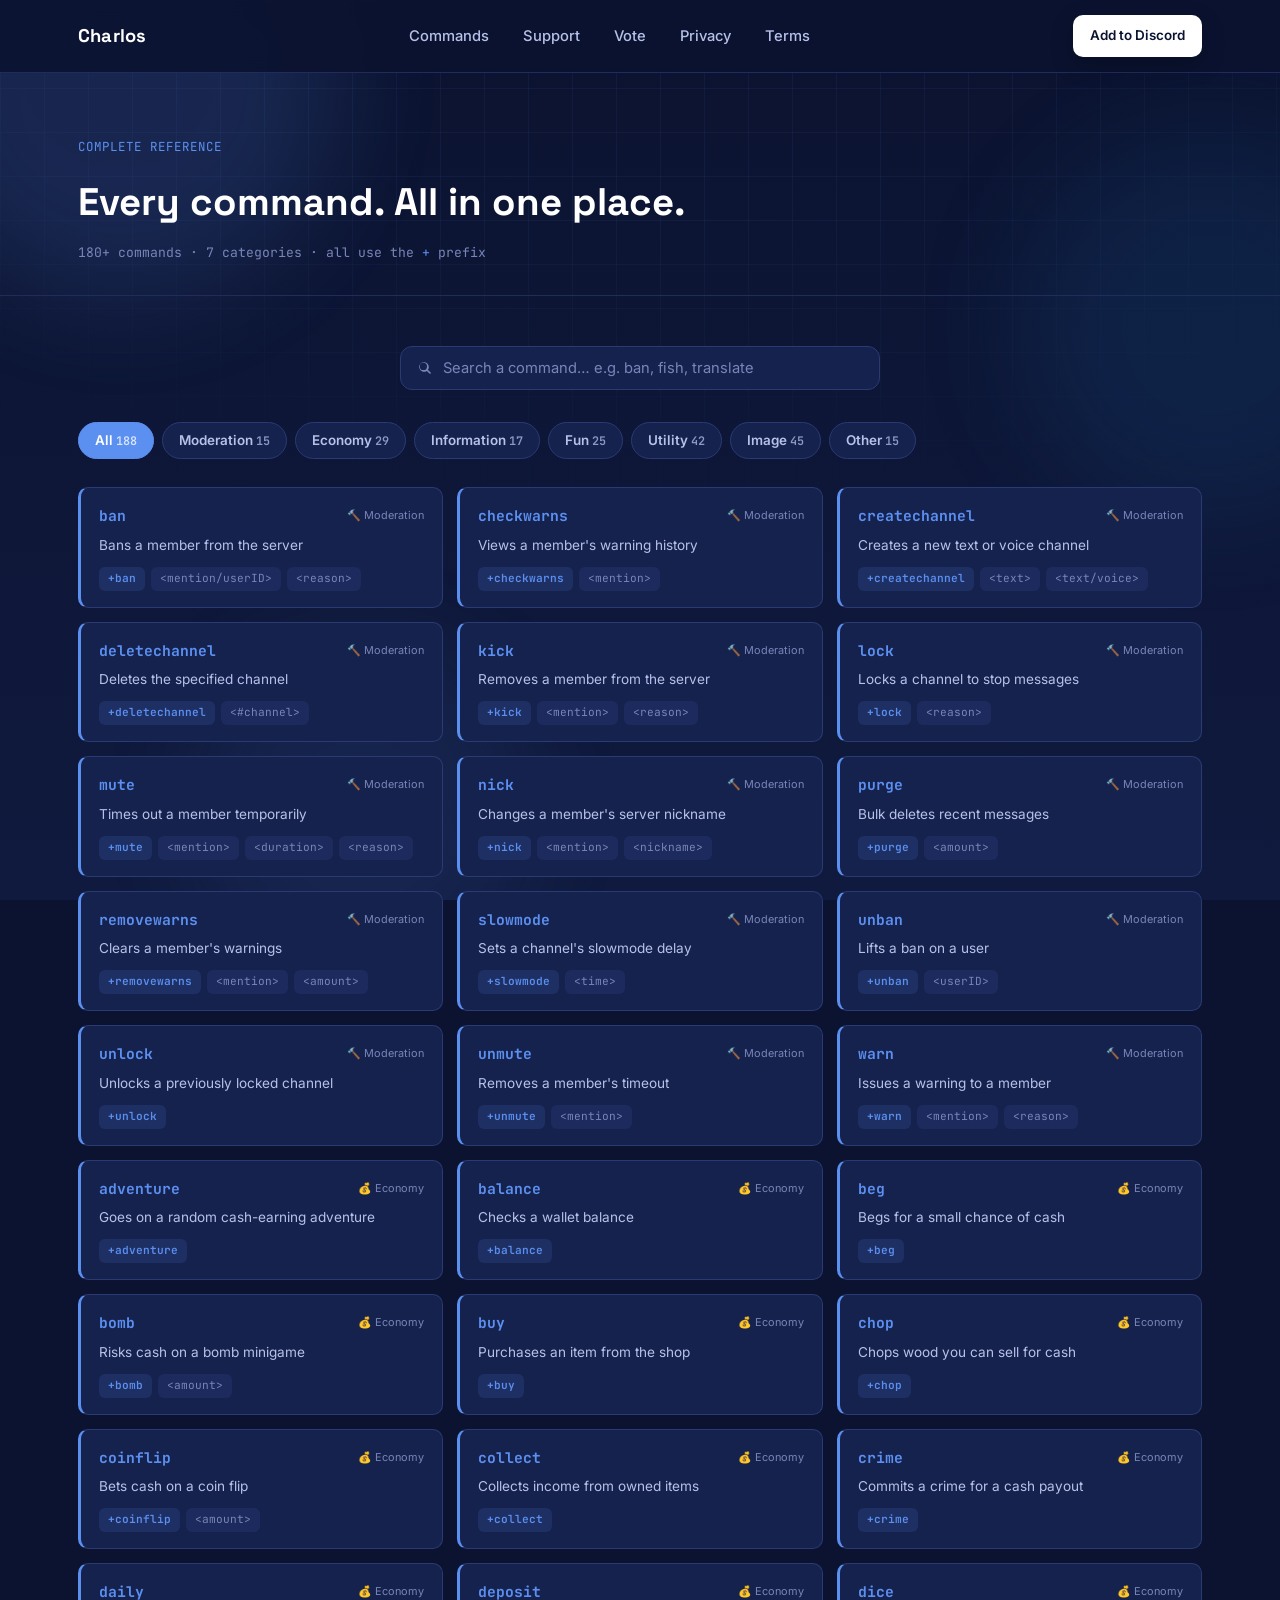
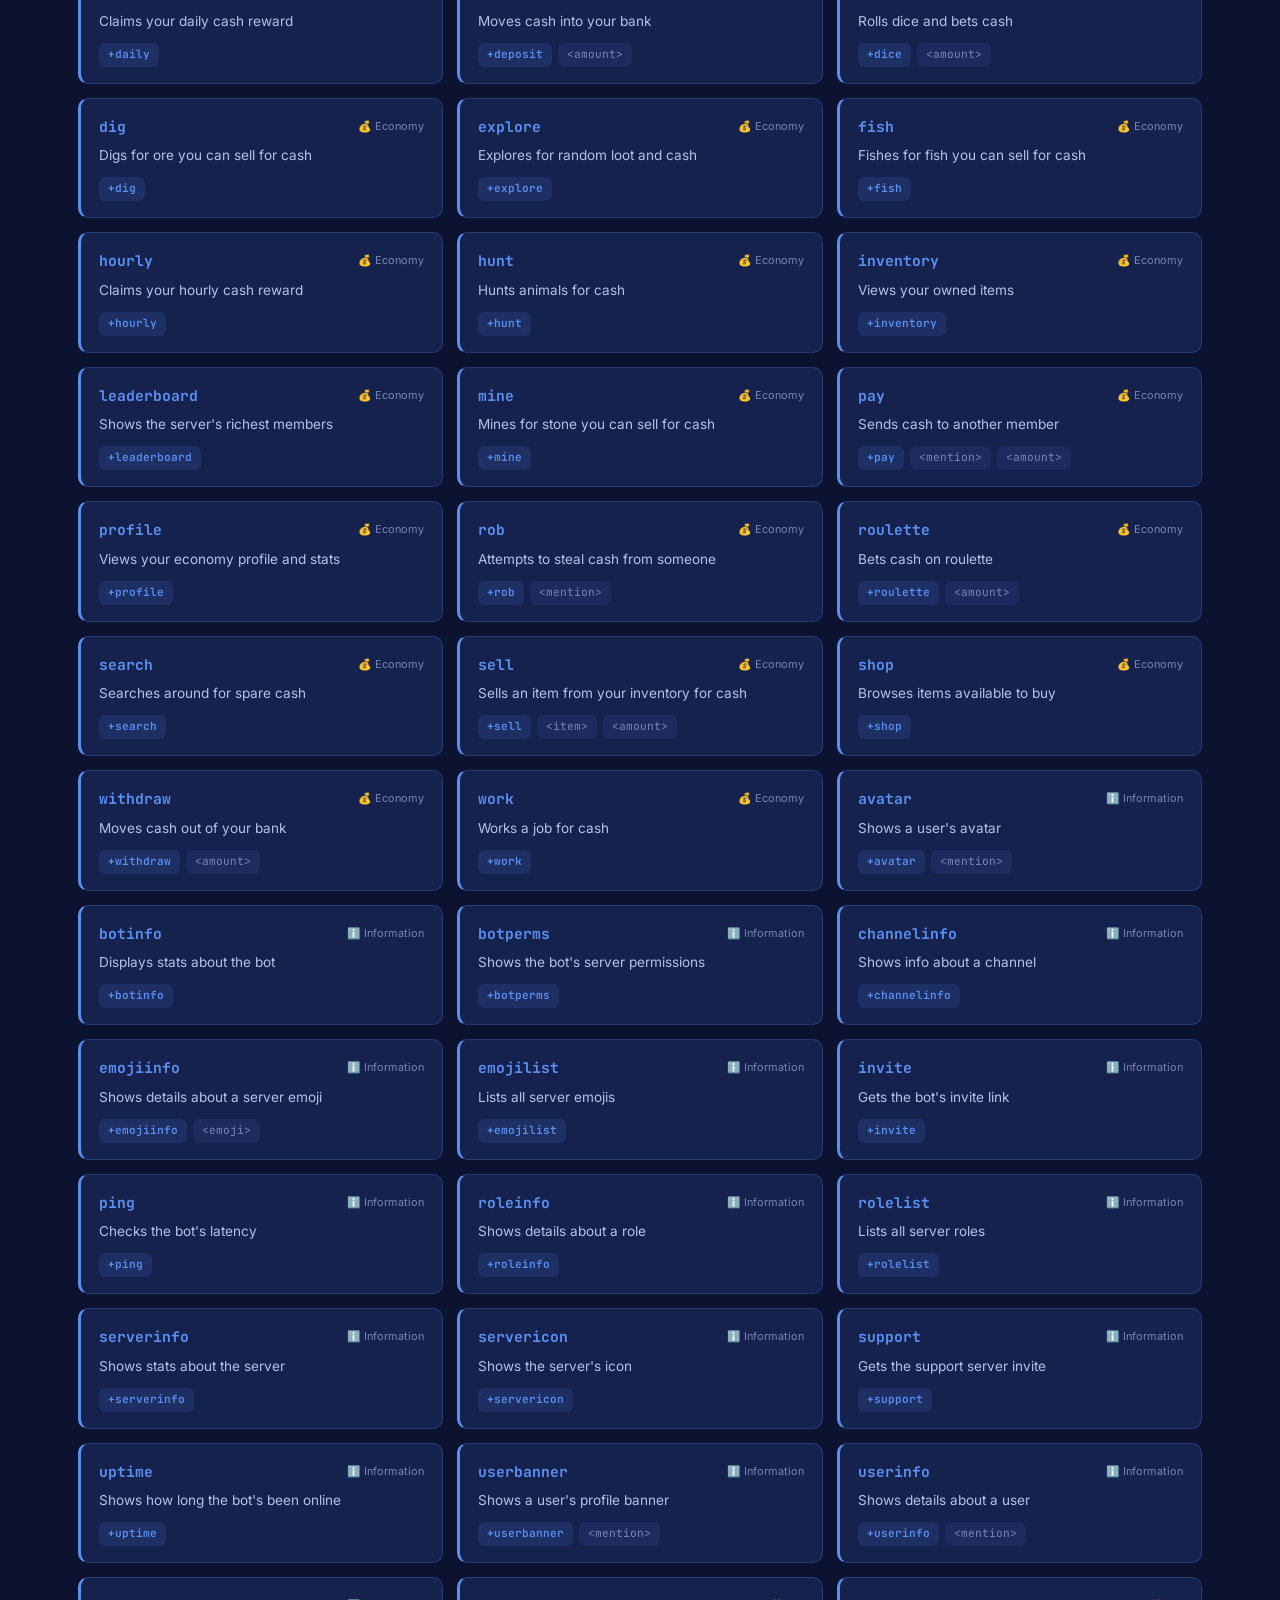
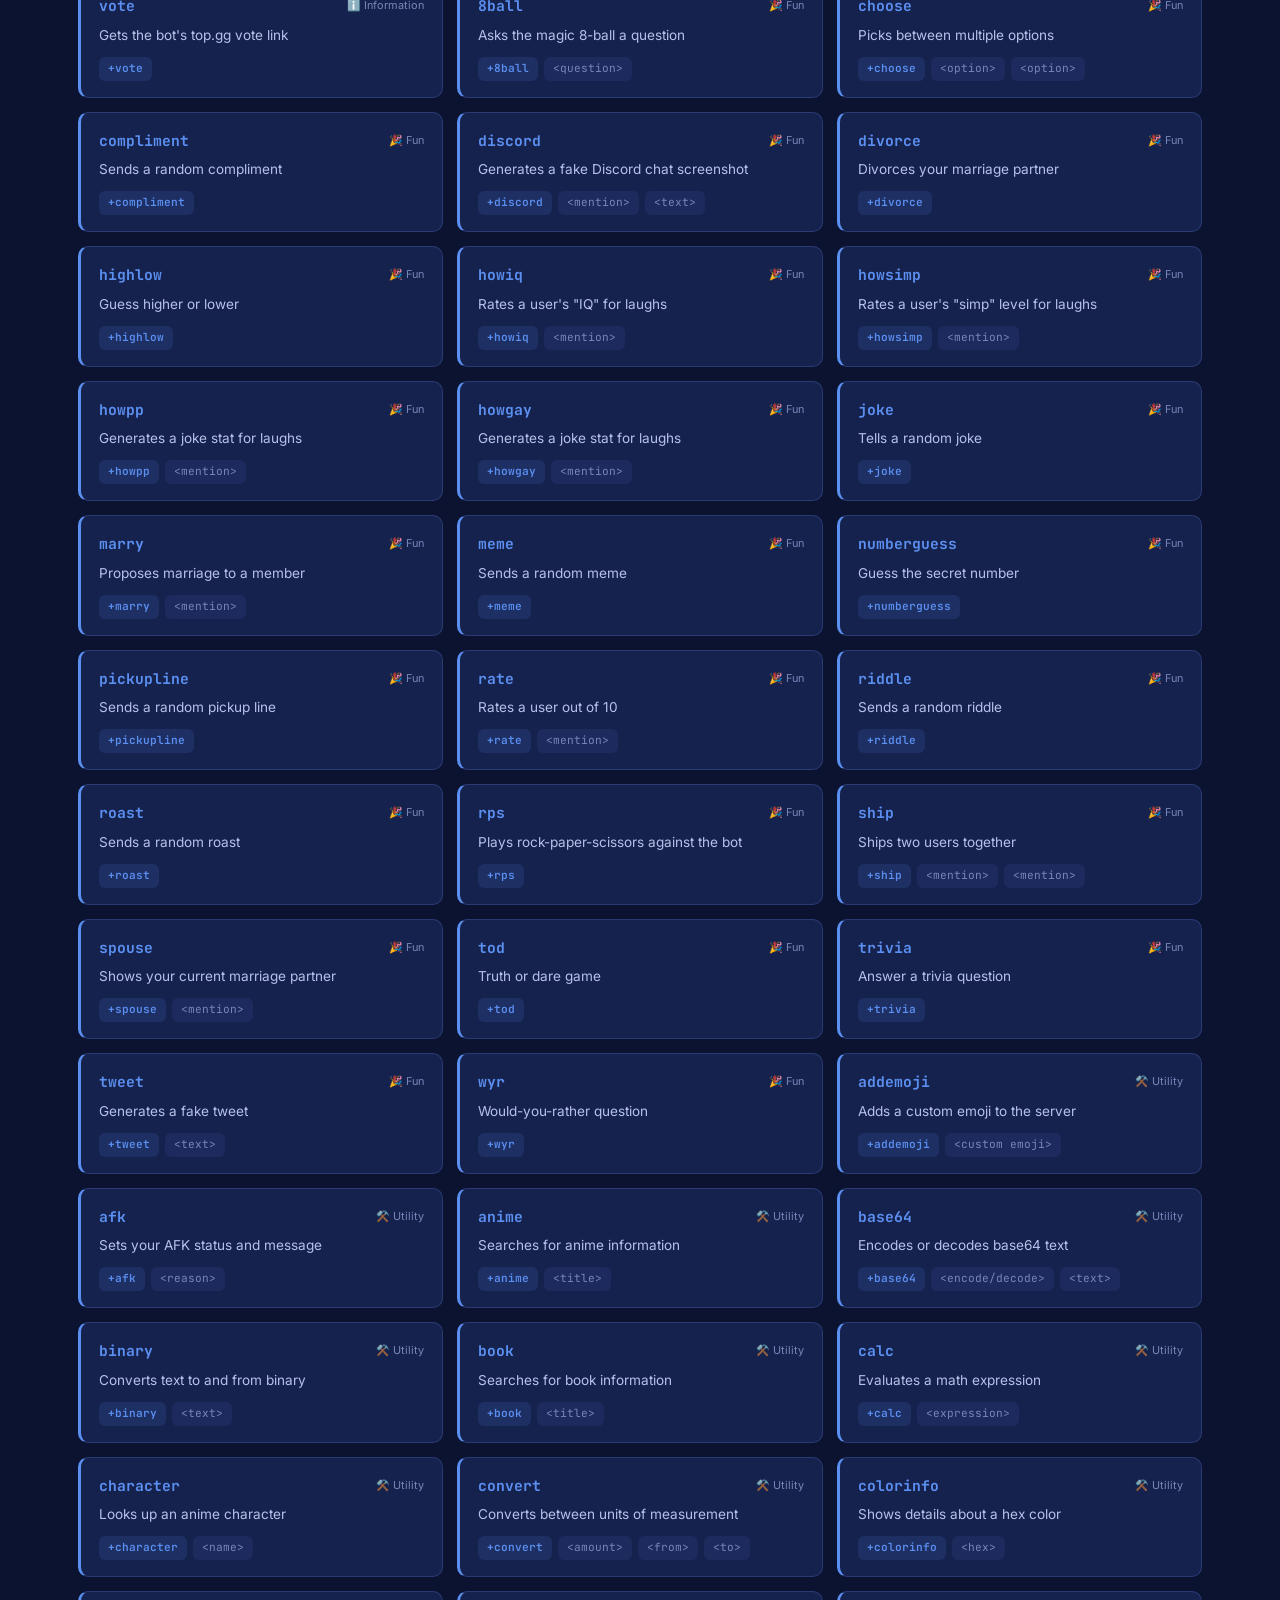
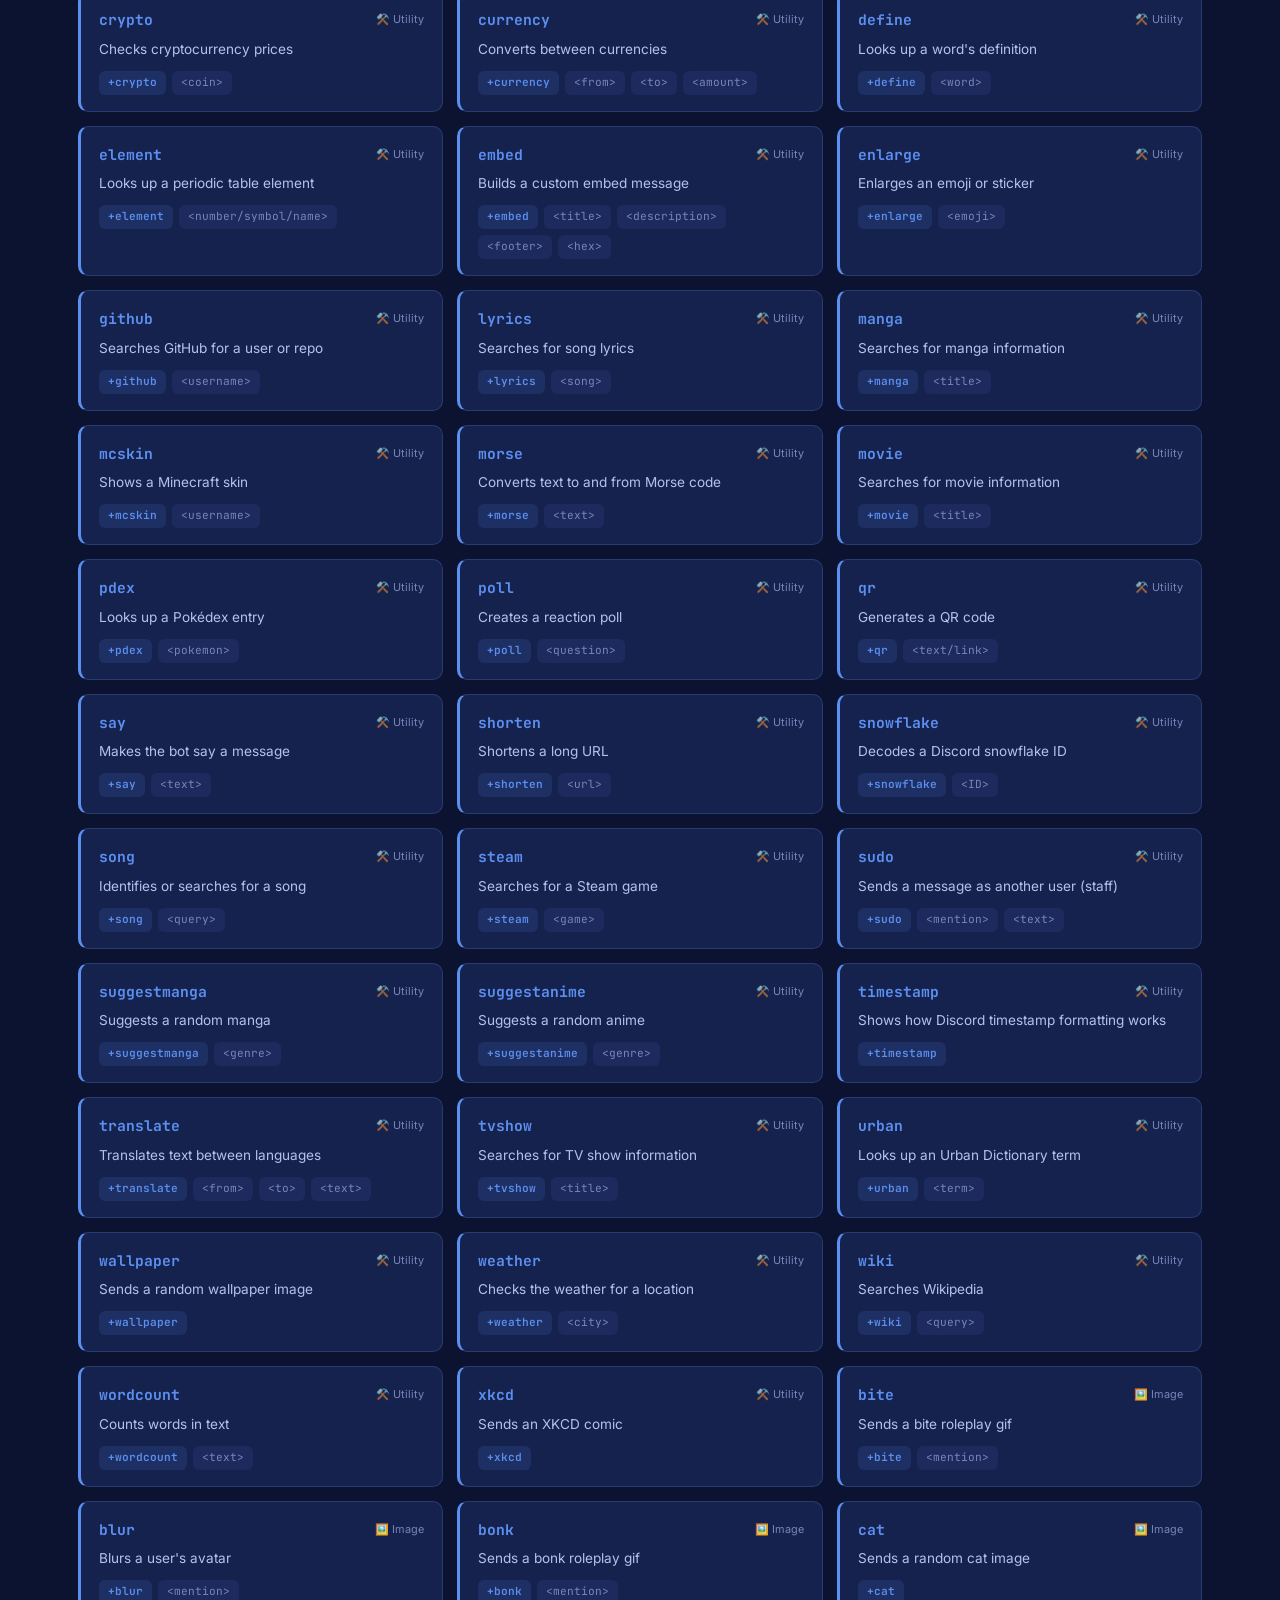
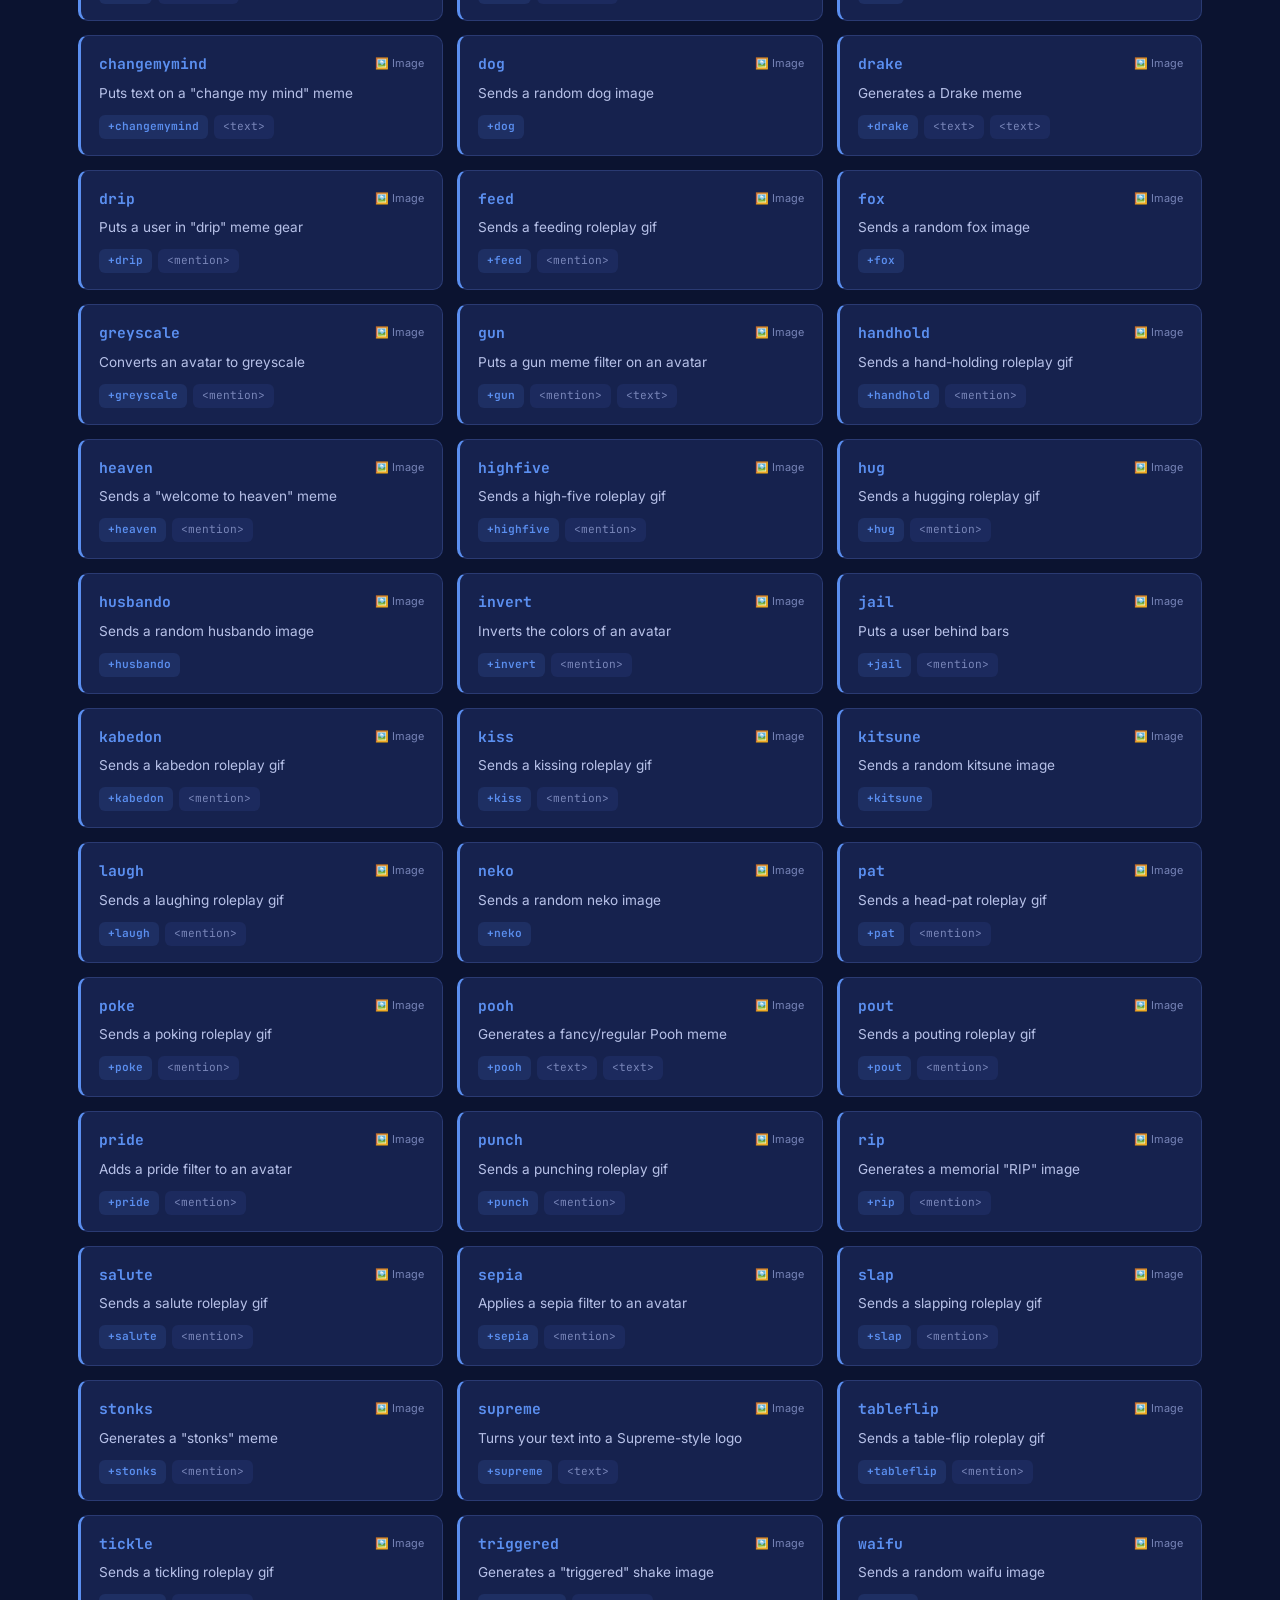
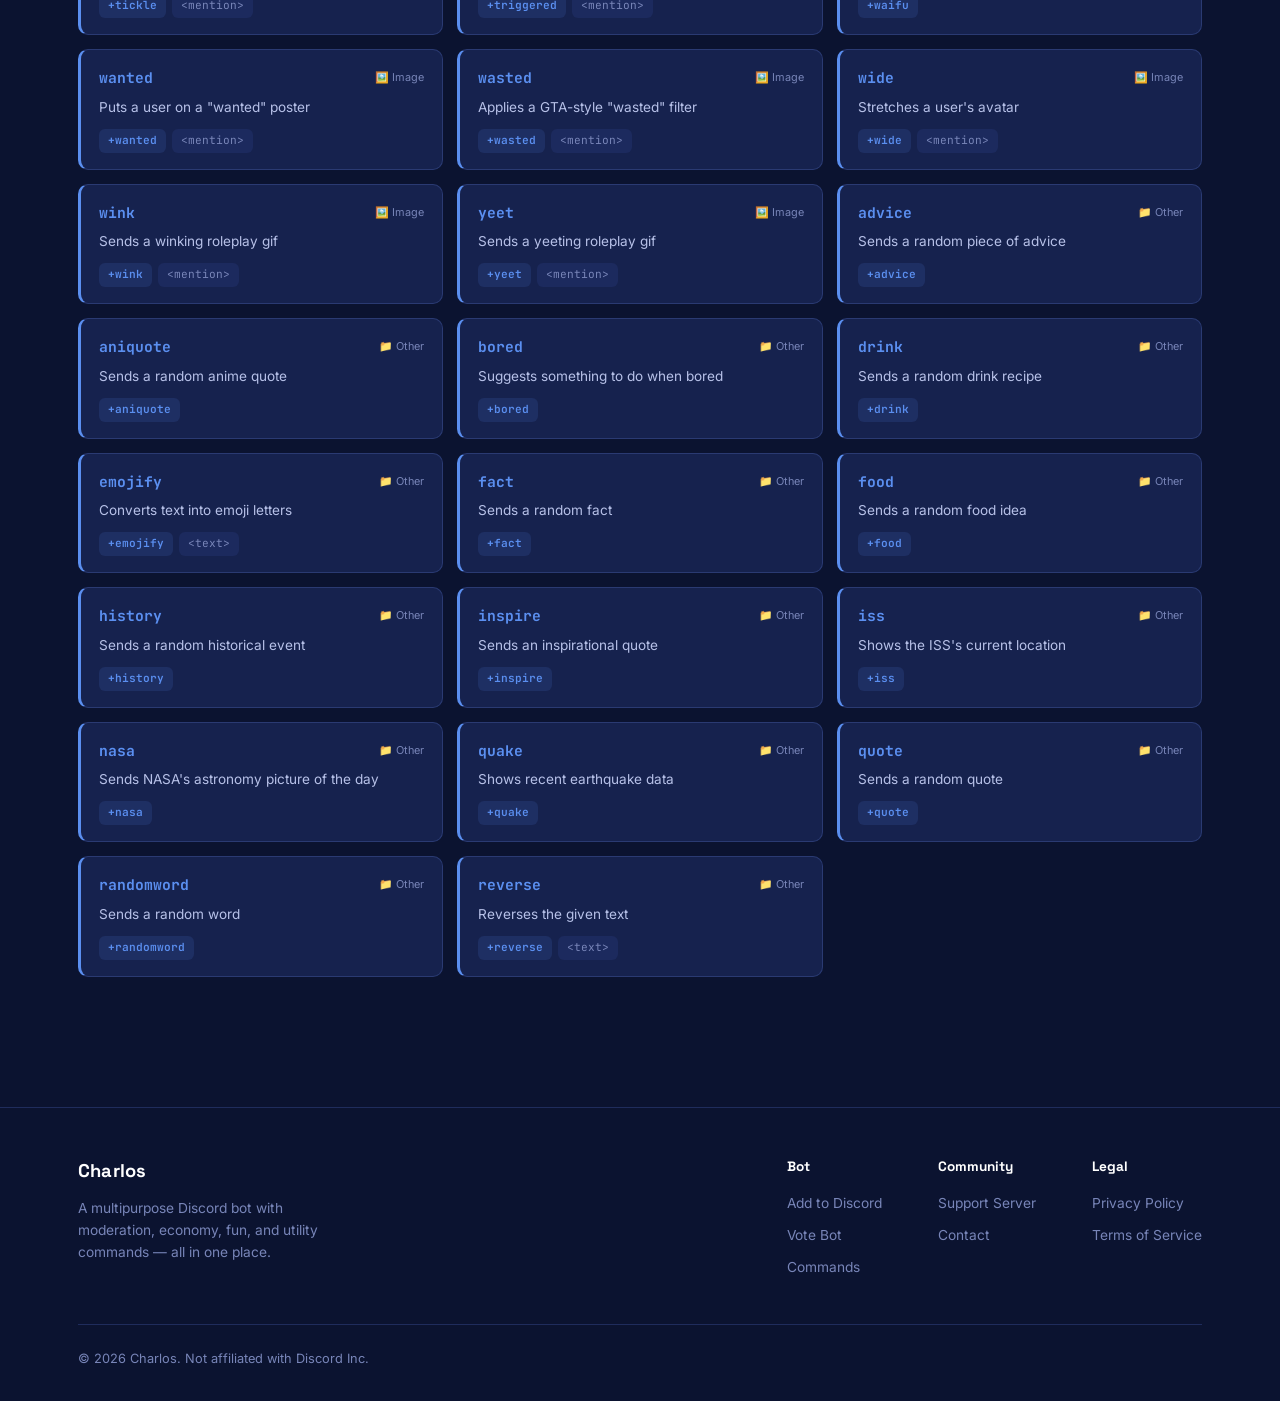
==== commit 7a588e8f: "Update commands.html" ====
--- a/commands.html
+++ b/commands.html
@@ -4,7 +4,7 @@
 <meta charset="UTF-8">
 <meta name="viewport" content="width=device-width, initial-scale=1.0">
 <title>All Commands — Charlos</title>
-<meta name="description" content="Browse and search all 189+ Charlos commands across 7 categories.">
+<meta name="description" content="Browse and search all 180+ Charlos commands across 7 categories.">
 <link rel="stylesheet" href="style.css">
 </head>
 <body>
@@ -19,7 +19,7 @@
     </a>
     <ul class="nav-links">
       <li><a href="/commands">Commands</a></li>
-      <li><a href="https://discord.gg/tffJzdMk2">Support</a></li>
+      <li><a href="https://discord.gg/Yh2V3zn8T9">Support</a></li>
       <li><a href="https://top.gg/bot/865440490342449203/">Vote</a></li>
       <li><a href="/privacy">Privacy</a></li>
       <li><a href="/terms">Terms</a></li>
@@ -35,7 +35,7 @@
   <div class="wrap">
     <span class="section-tag">Complete Reference</span>
     <h1>Every command. All in one place.</h1>
-    <p class="legal-updated">189+ commands · 7 categories · all use the <code style="font-family:var(--font-mono);color:var(--accent-bright)">+</code> prefix</p>
+    <p class="legal-updated">180+ commands · 7 categories · all use the <code style="font-family:var(--font-mono);color:var(--accent-bright)">+</code> prefix</p>
   </div>
 </header>
 
@@ -69,7 +69,7 @@
         </div>
         <div class="footer-col">
           <h4>Community</h4>
-          <a href="https://discord.gg/tffJzdMk2">Support Server</a>
+          <a href="https://discord.gg/Yh2V3zn8T9">Support Server</a>
           <a href="mailto:sokkheng8111@gmail.com">Contact</a>
         </div>
         <div class="footer-col">
--- a/style.css
+++ b/style.css
@@ -446,20 +446,22 @@
   gap:14px;
 }
 .mockup-avatar{
-  width:42px;height:42px;border-radius:50%;
+  width:42px;
+  height:42px;
+  border-radius:50%;  /* Keep this for circle */
   background:linear-gradient(145deg,var(--accent-bright),var(--accent-dim));
   flex-shrink:0;
-  display:flex;align-items:center;justify-content:center;
-  font-family:var(--font-display);
-  font-weight:700;
-  color:#fff;
-  overflow:hidden;
-  padding:5px;
+  display:flex;
+  align-items:center;
+  justify-content:center;
+  overflow:hidden;  /* Keep this to clip the image to circle */
+  padding:0;
 }
 .mockup-avatar img{
   width:100%;
   height:100%;
-  object-fit:contain;
+  object-fit:cover;  /* ← THIS is the key change */
+  display:block;
 }
 .mockup-body{flex:1;min-width:0;}
 .mockup-name{
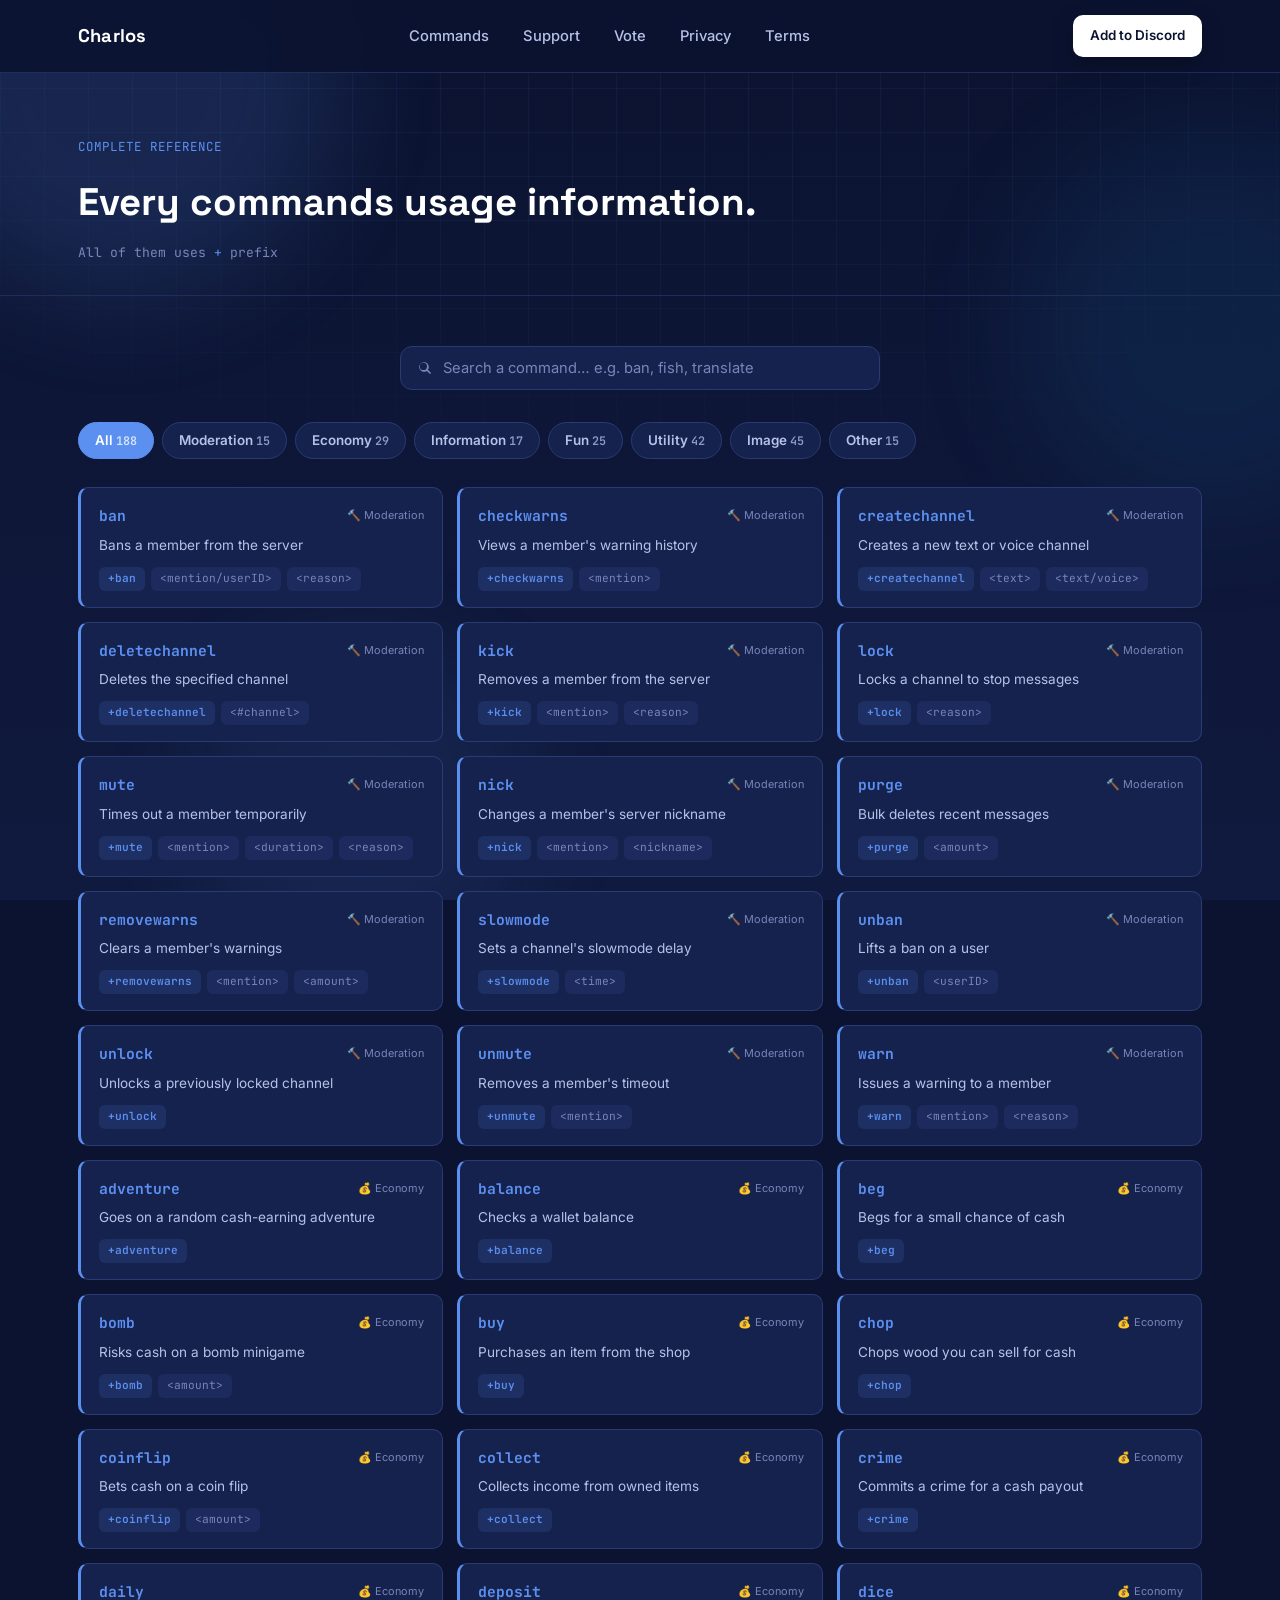
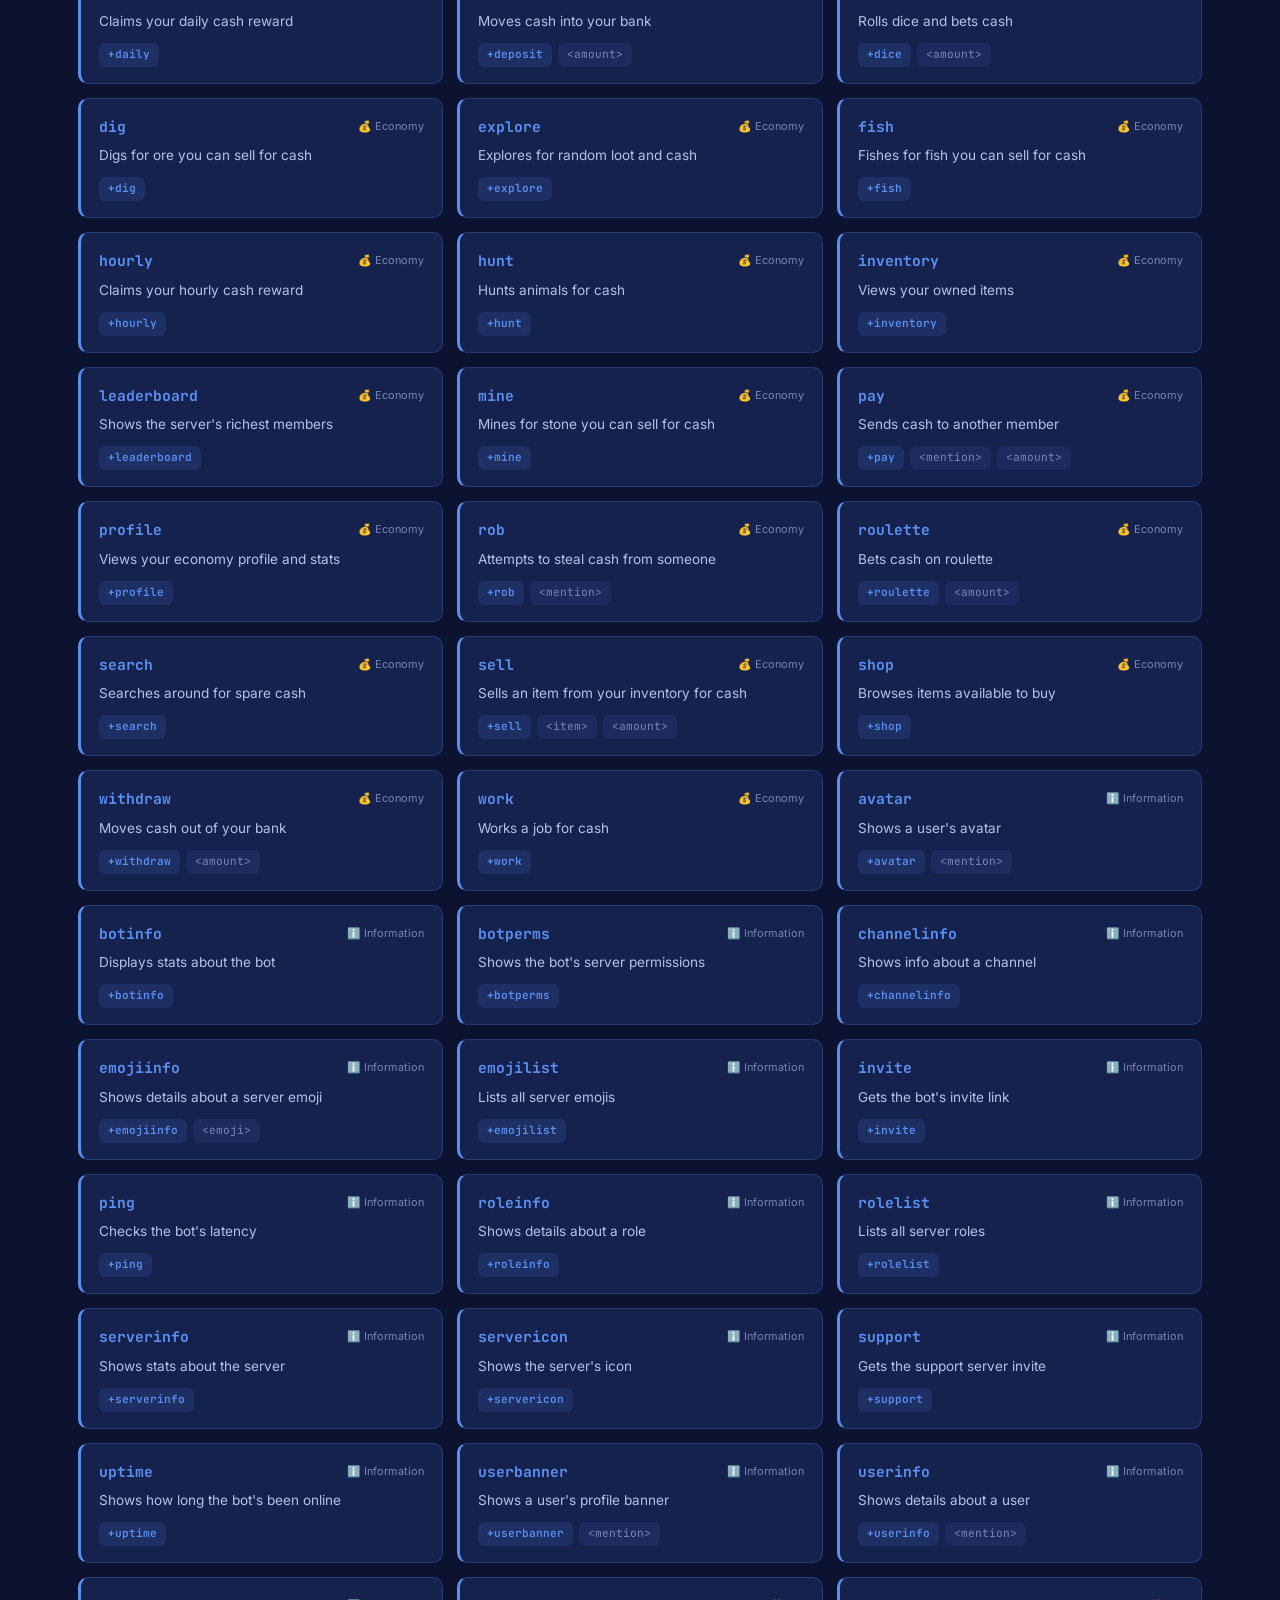
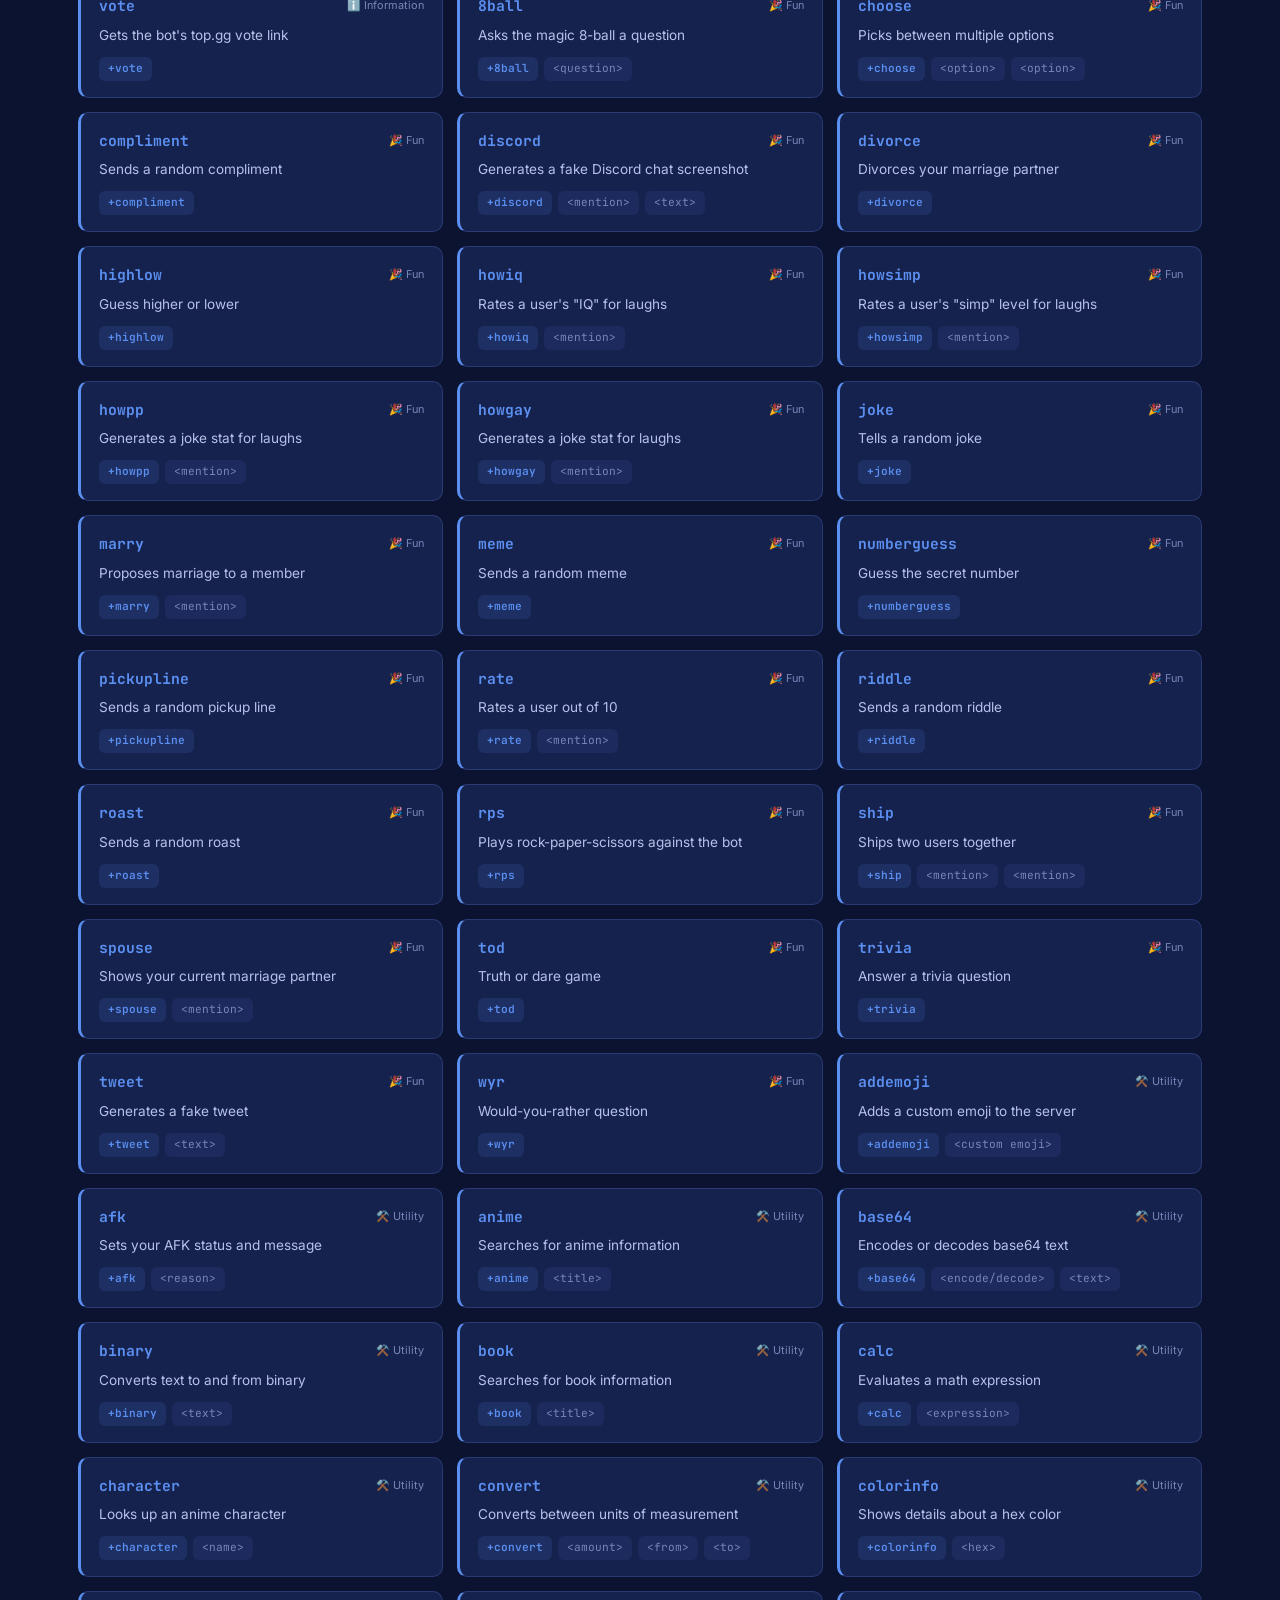
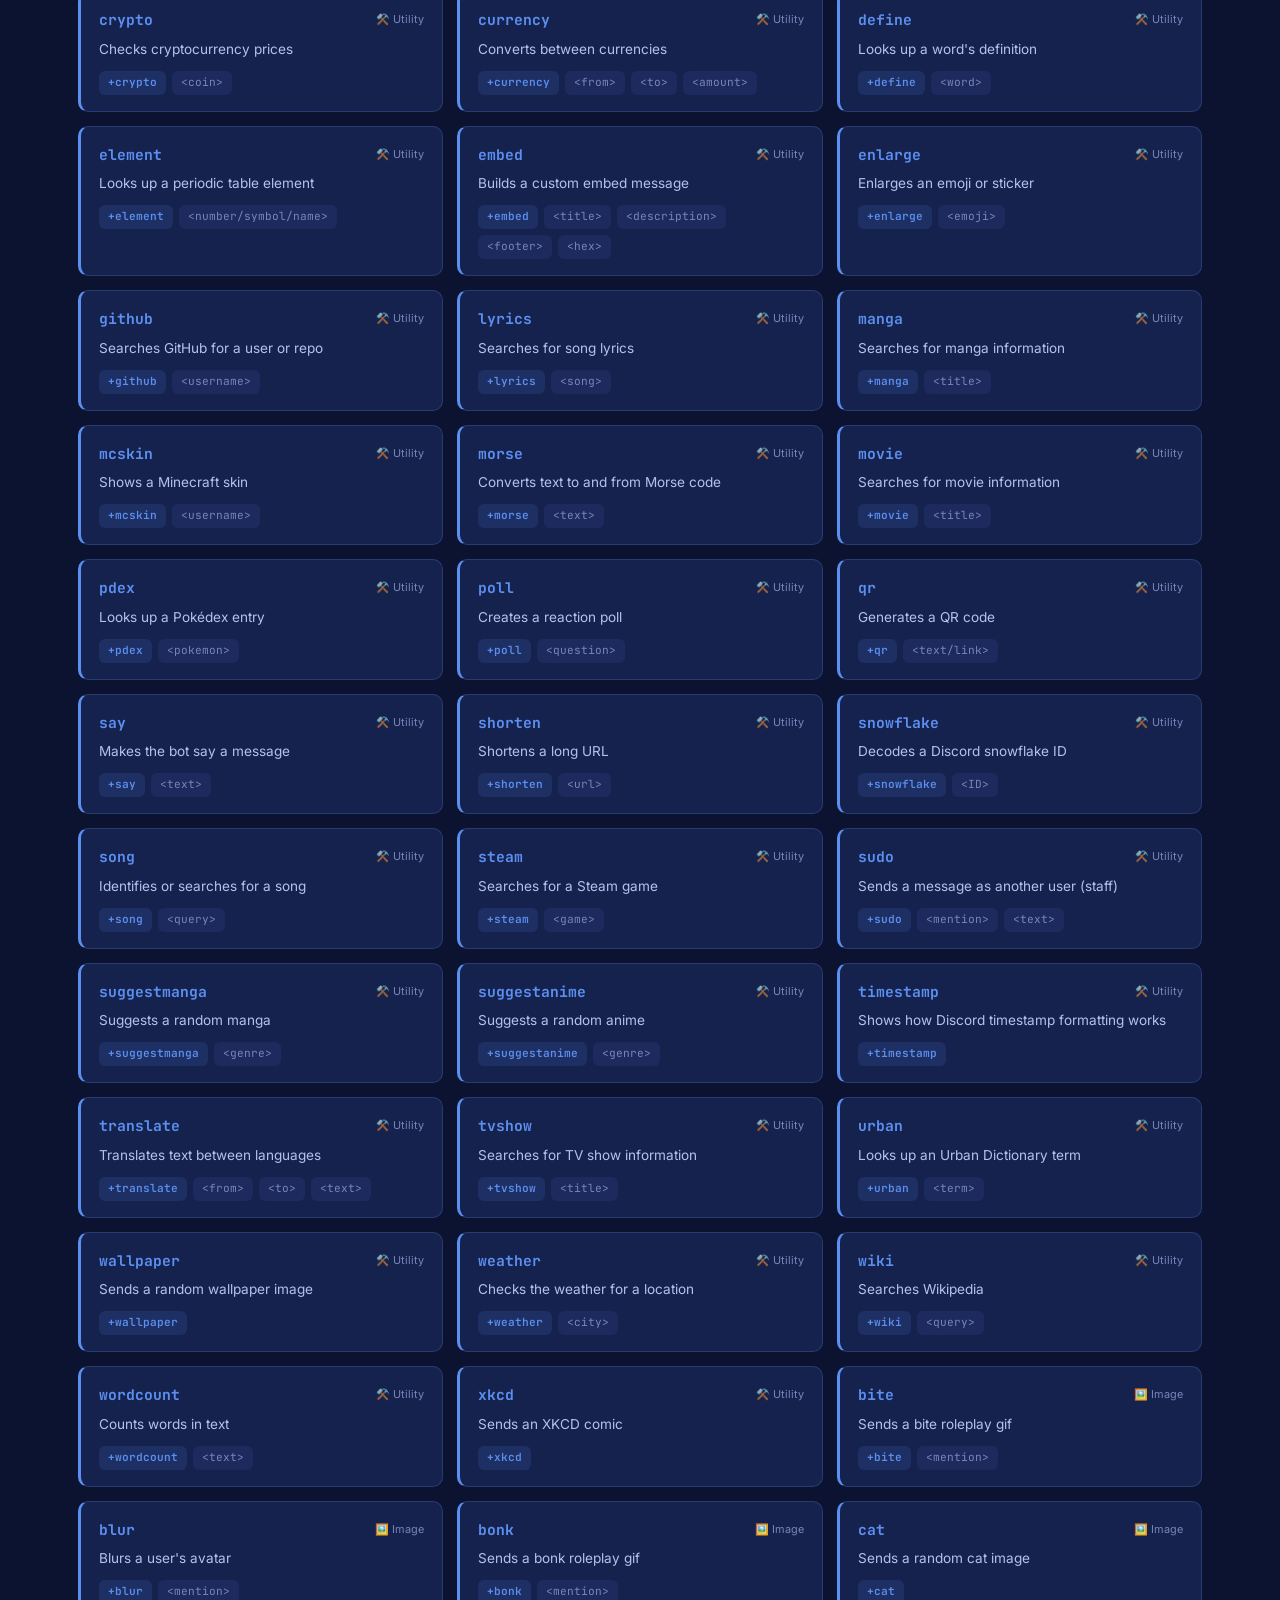
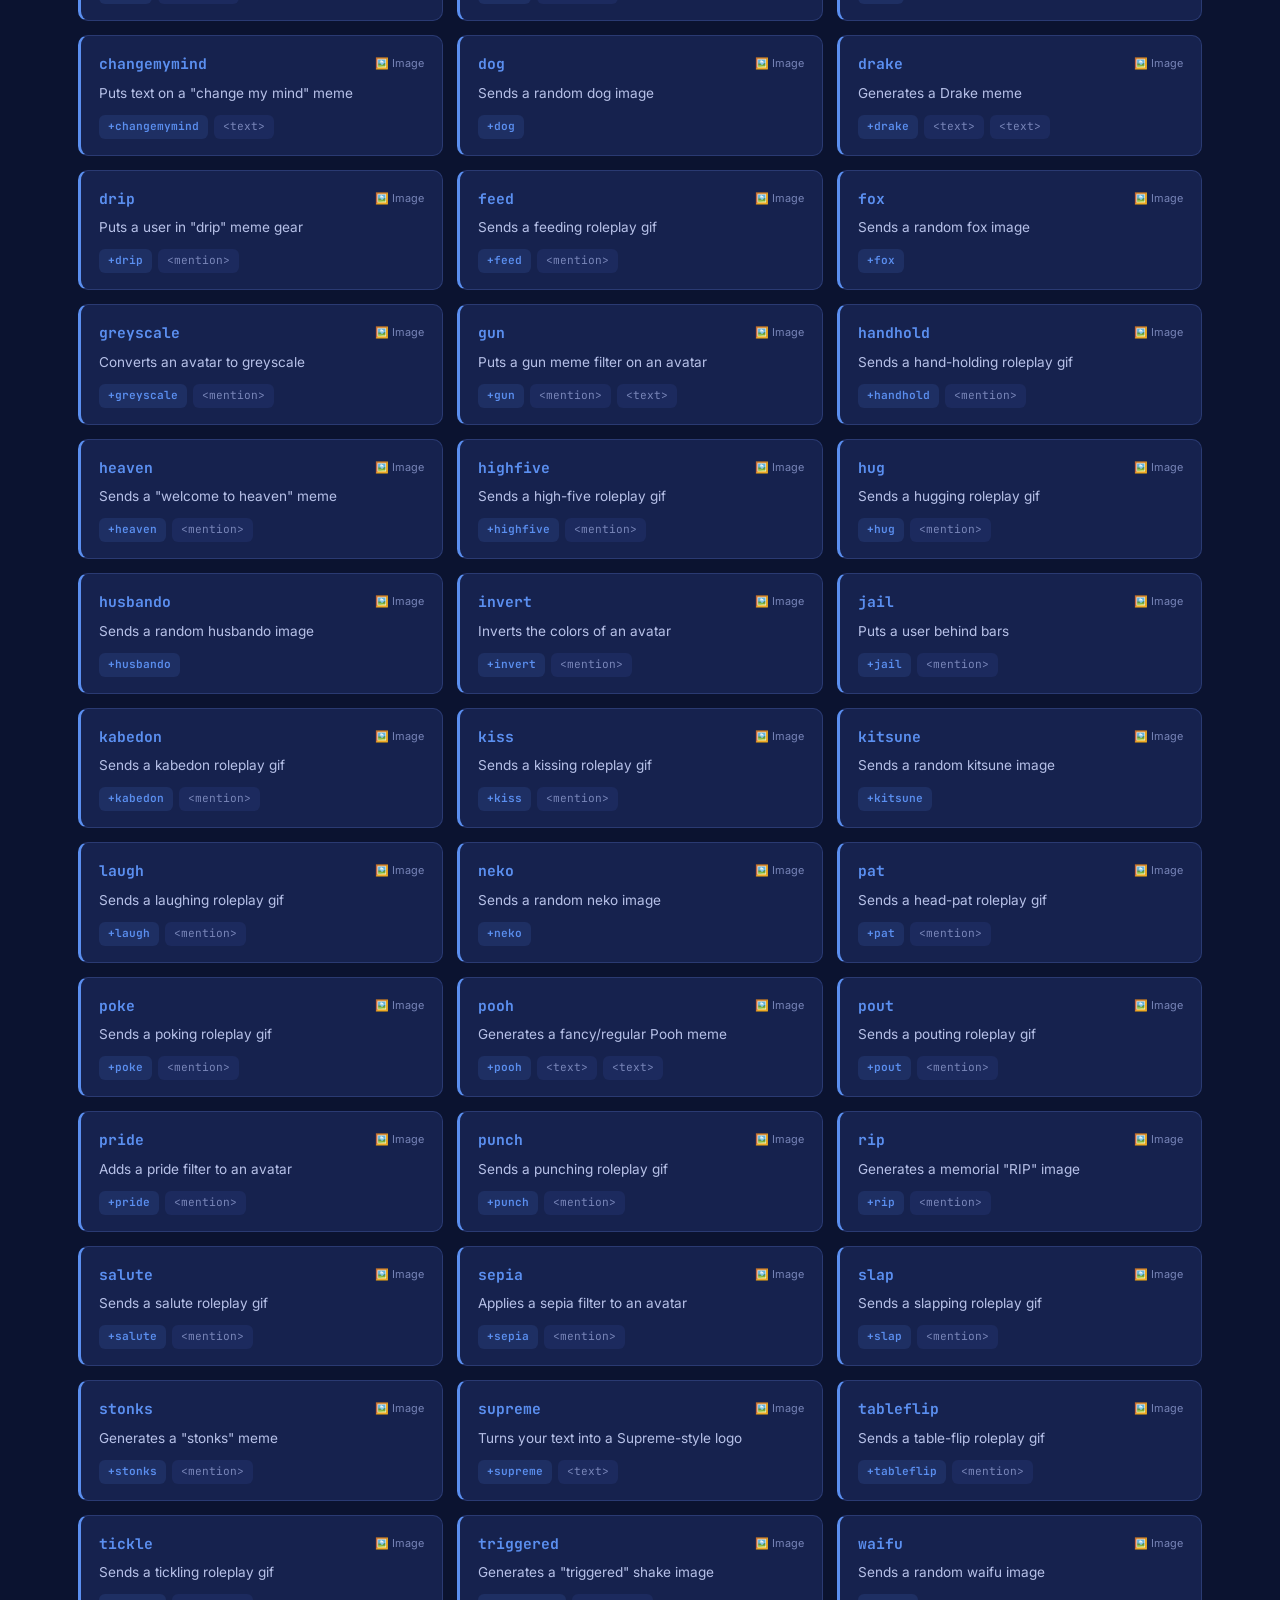
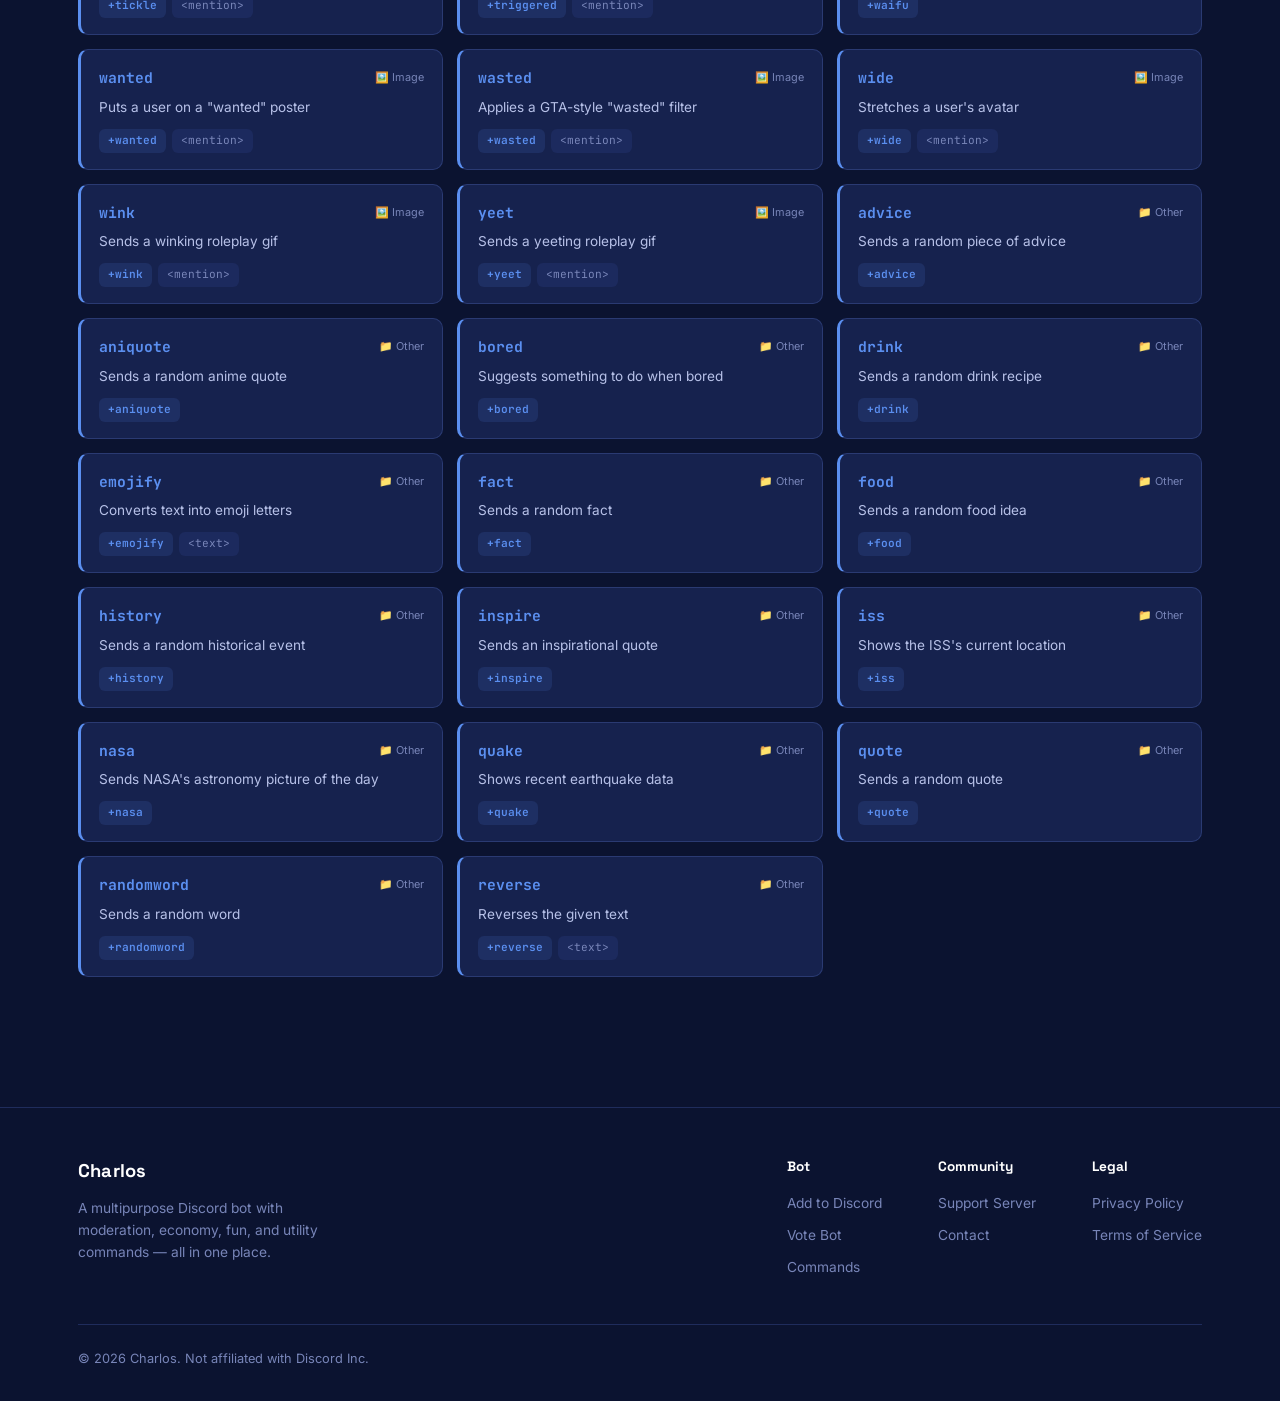
==== commit f136486e: "Update commands.html" ====
--- a/commands.html
+++ b/commands.html
@@ -34,8 +34,8 @@
 <header class="legal-hero">
   <div class="wrap">
     <span class="section-tag">Complete Reference</span>
-    <h1>Every command. All in one place.</h1>
-    <p class="legal-updated">180+ commands · 7 categories · all use the <code style="font-family:var(--font-mono);color:var(--accent-bright)">+</code> prefix</p>
+    <h1>Every commands usage information.</h1>
+    <p class="legal-updated">All of them uses <code style="font-family:var(--font-mono);color:var(--accent-bright)">+</code> prefix</p>
   </div>
 </header>
 
--- a/style.css
+++ b/style.css
@@ -475,18 +475,27 @@
 .mockup-name .bot-tag{
   display:inline-flex;
   align-items:center;
-  gap:3px;
-  font-size:0.62rem;
+  gap:2px;
+  font-size:0.625rem;
   background:#5865F2;
   color:#fff;
-  padding:1px 6px 1px 5px;
-  border-radius:4px;
-  margin-left:6px;
+  height:15px;
+  padding:0 4px 0 1px;
+  border-radius:3px;
+  margin-left:2px;
   vertical-align:middle;
   font-weight:600;
-  letter-spacing:0.02em;
-}
-.mockup-name .bot-tag svg{flex-shrink:0;}
+  letter-spacing:0.04em;
+  text-transform:uppercase;
+  line-height:1;
+  flex-shrink:0;
+}
+.mockup-name .bot-tag svg{
+  width:15px;
+  height:15px;
+  flex-shrink:0;
+}
+
 .mockup-cmd{
   font-family:var(--font-mono);
   font-size:0.82rem;
